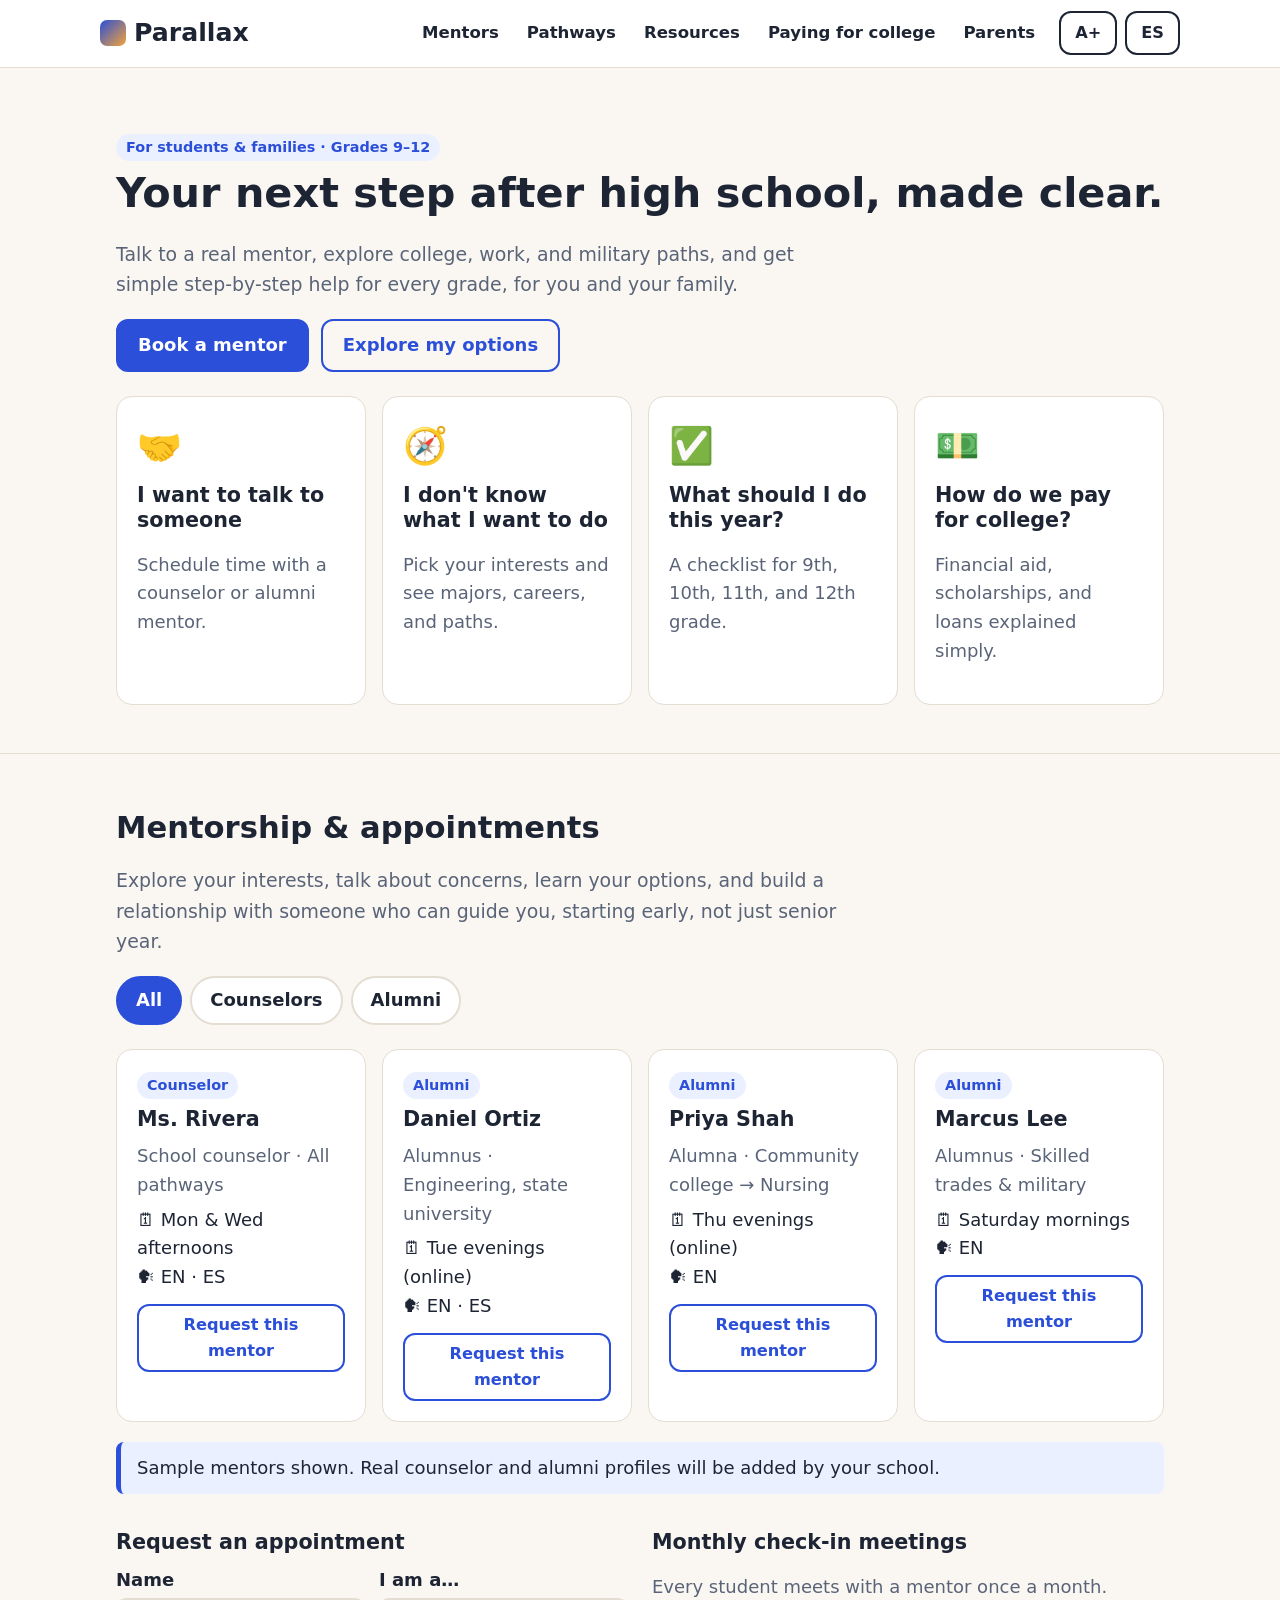
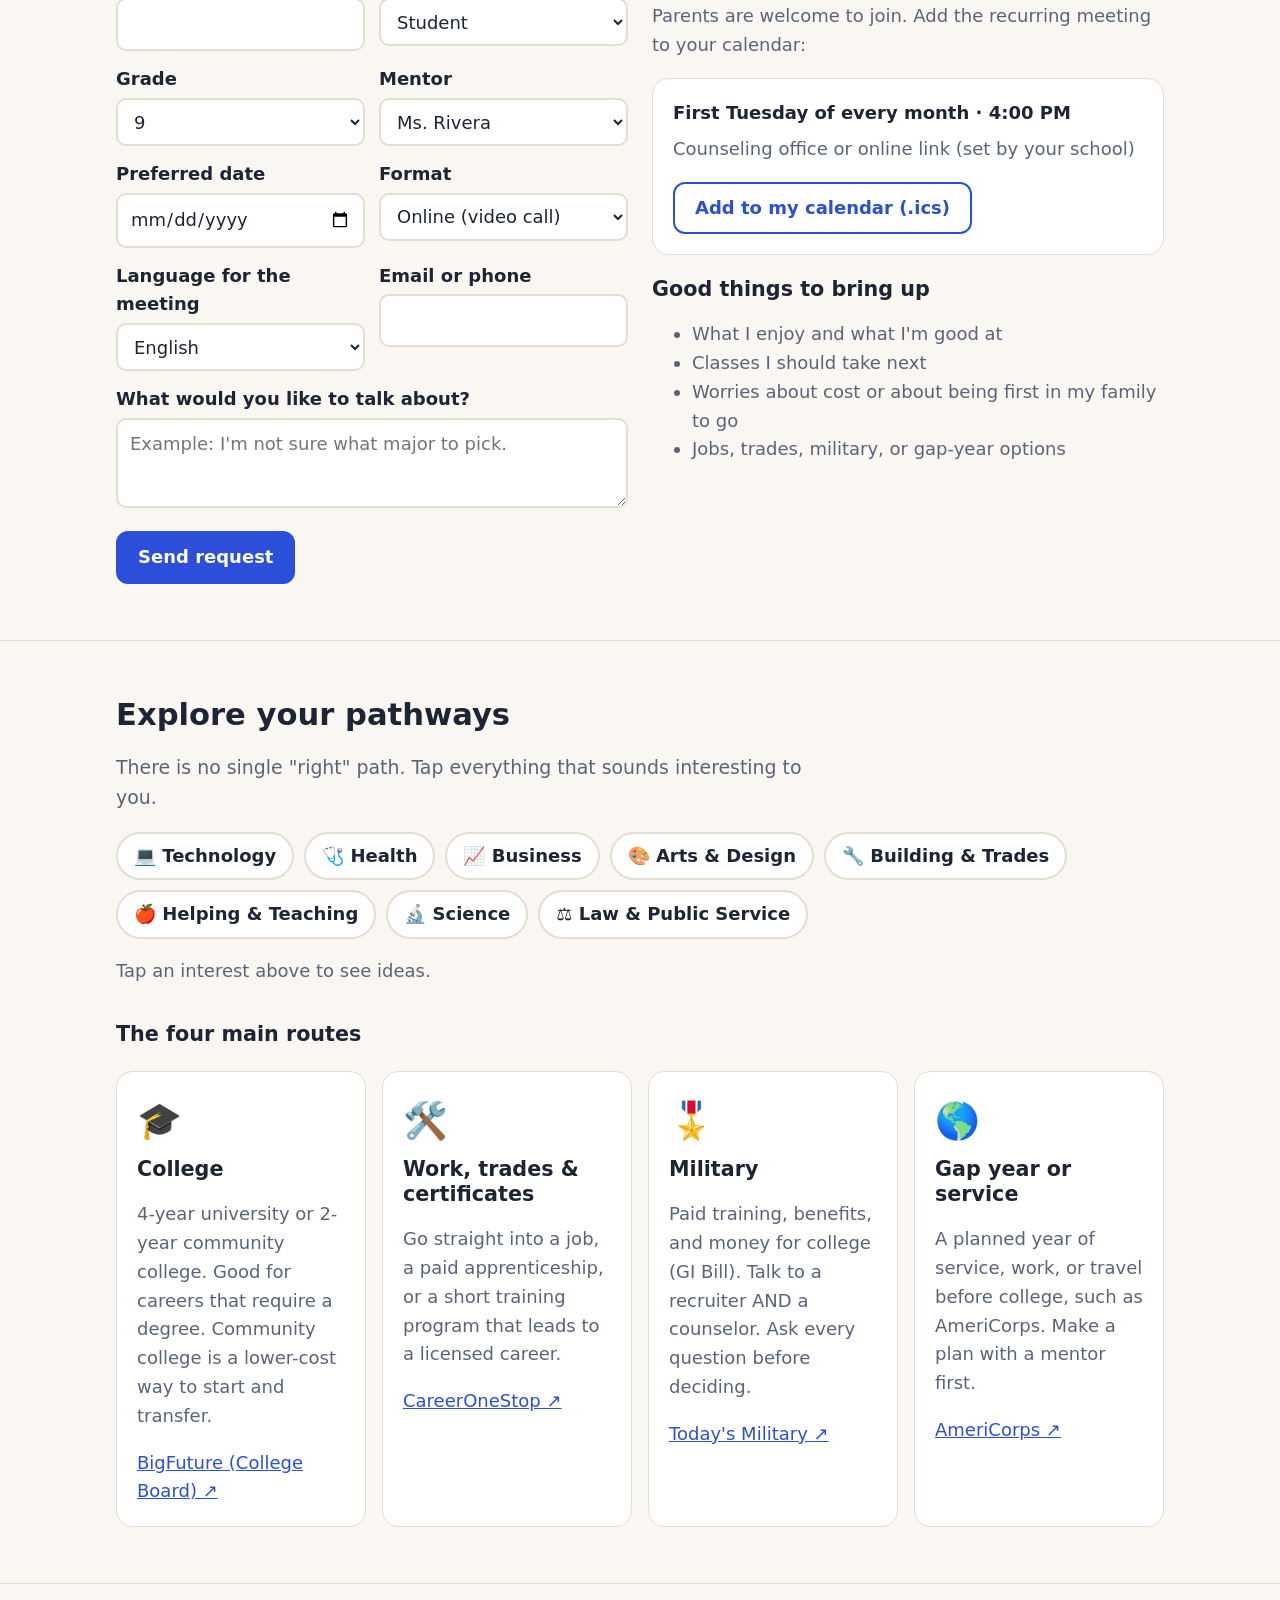
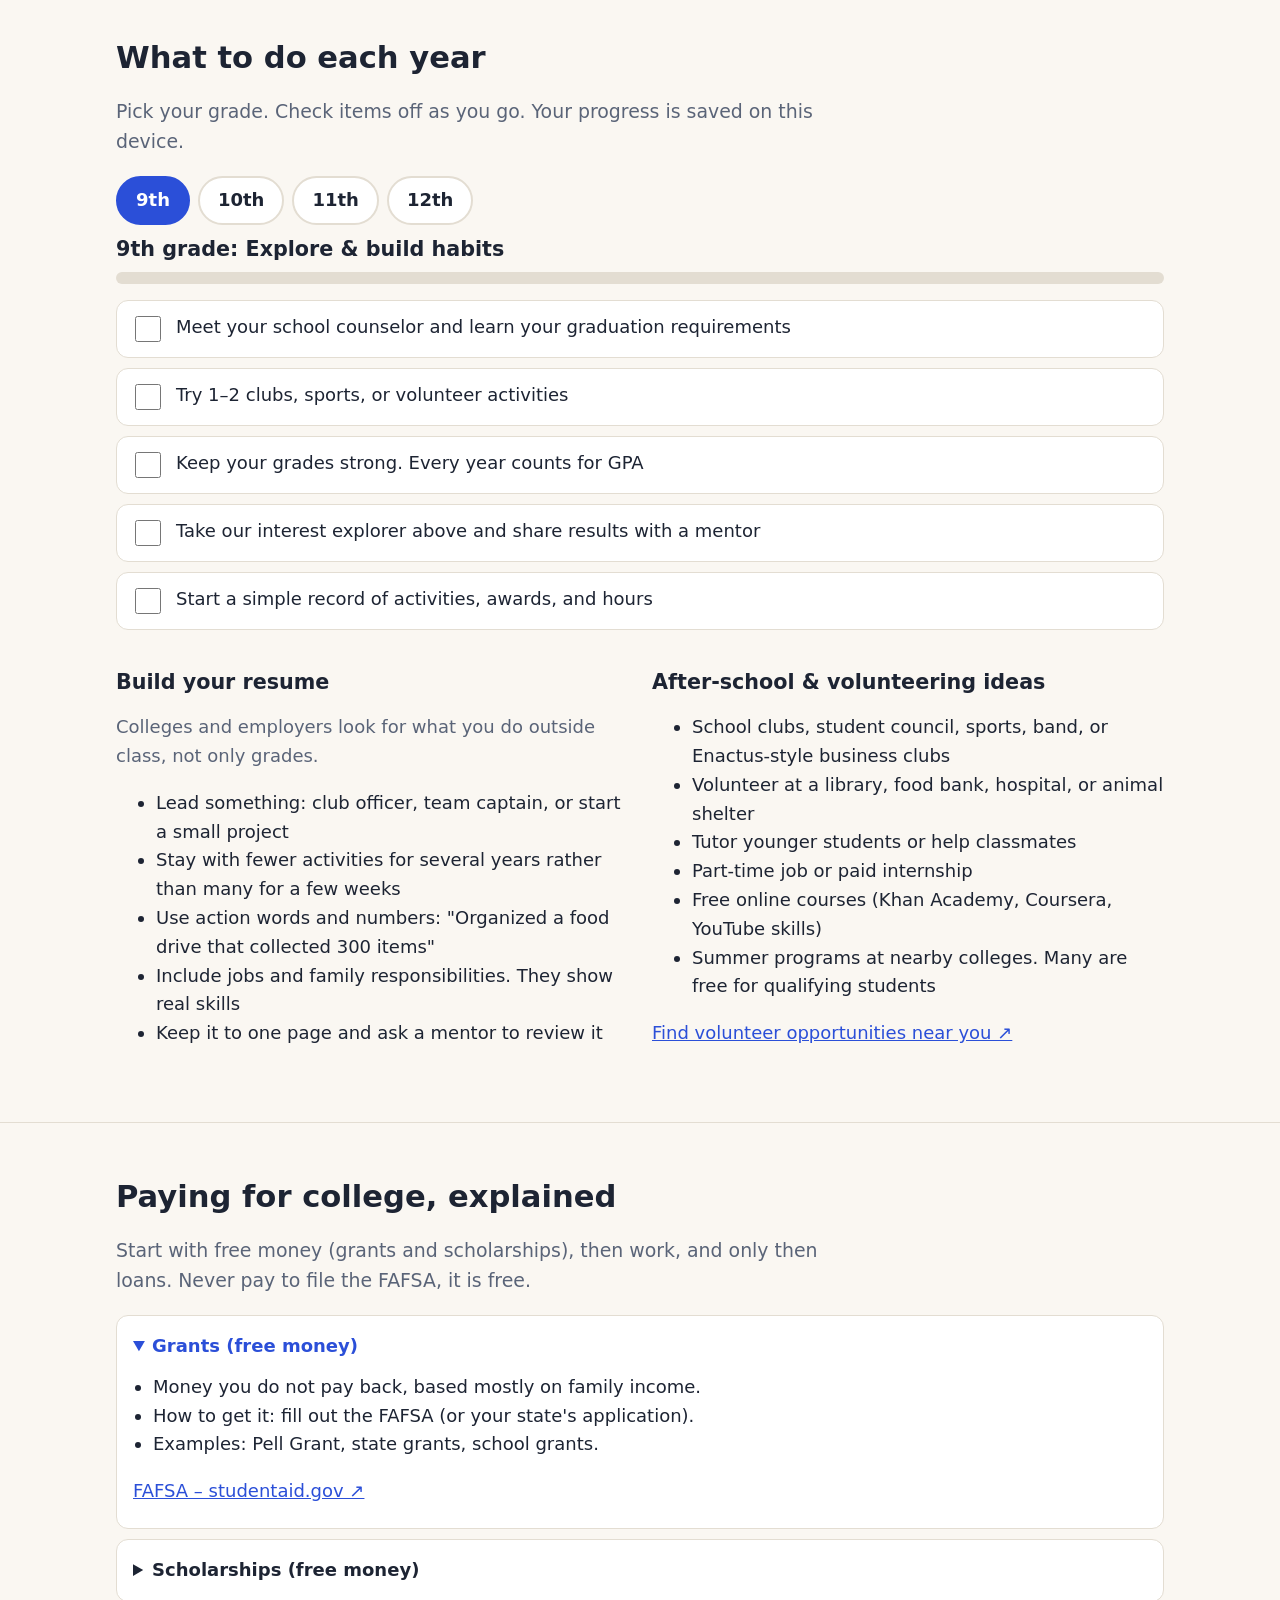
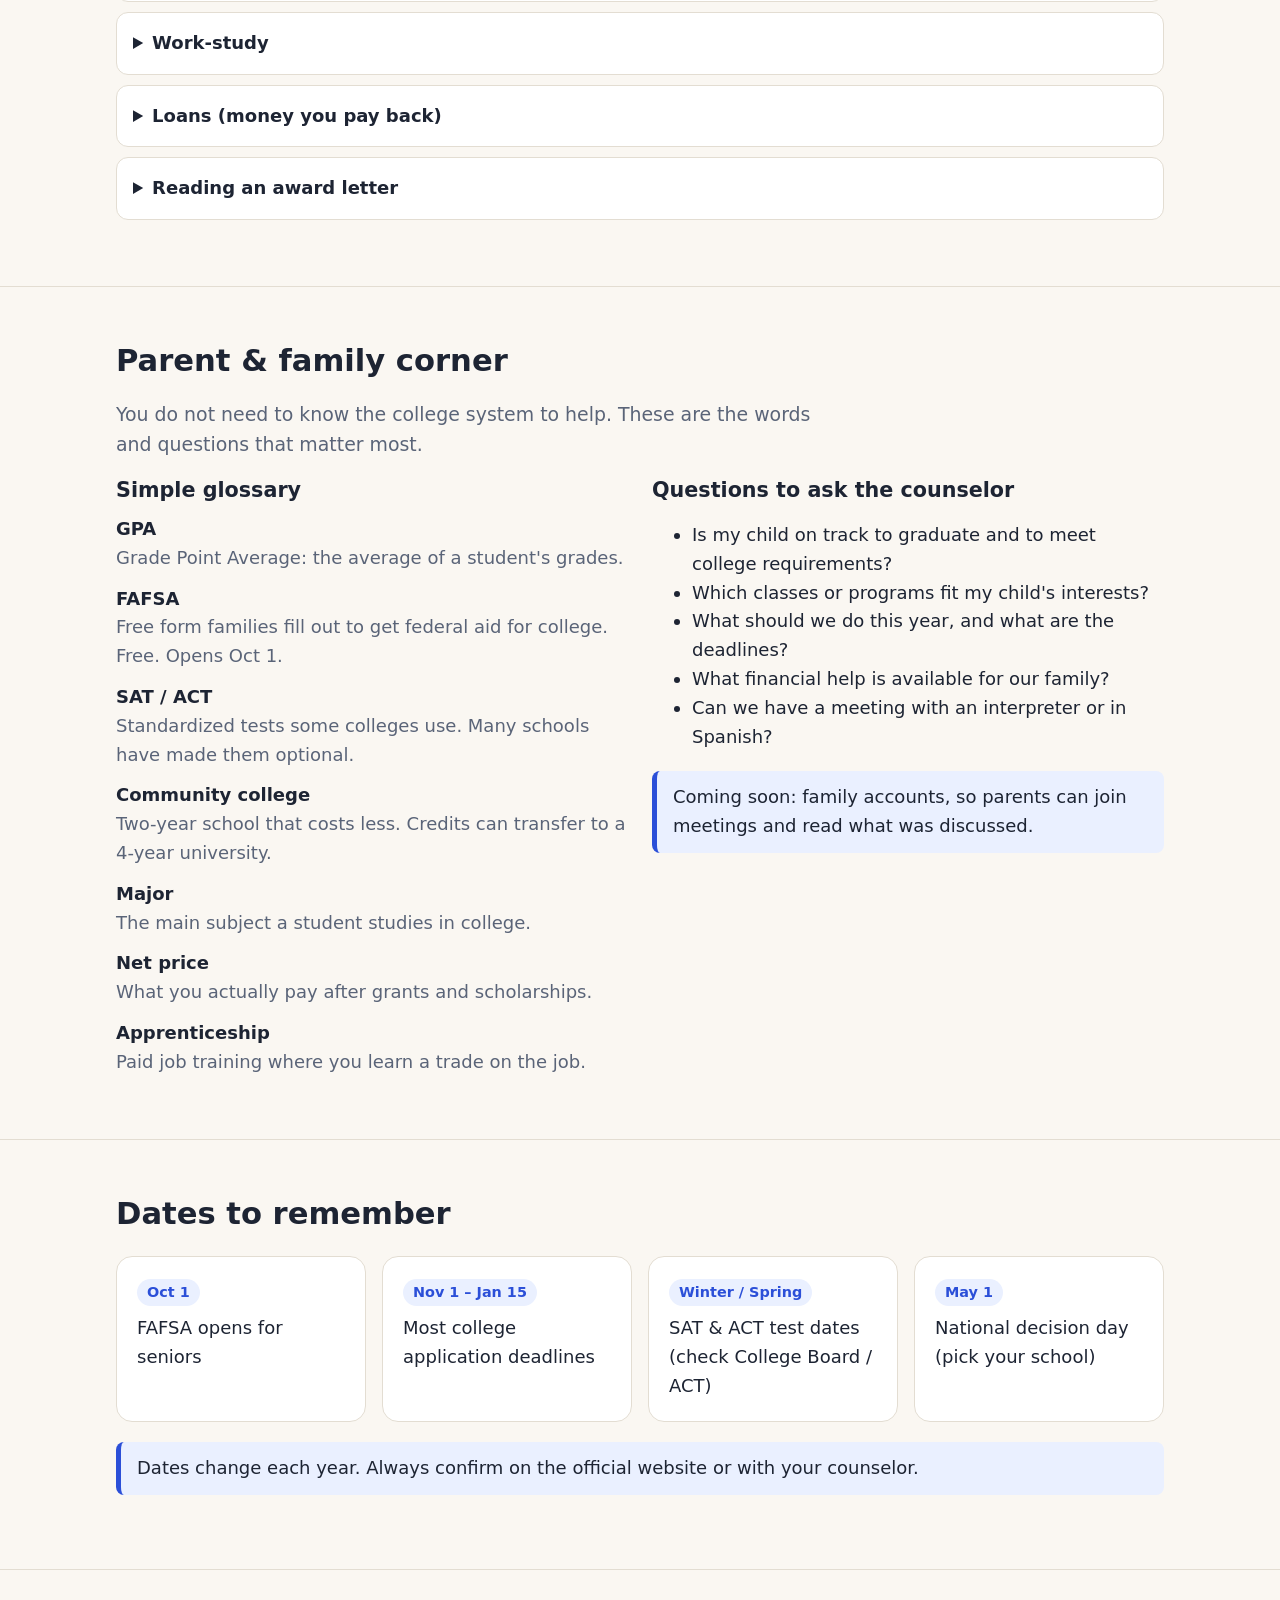
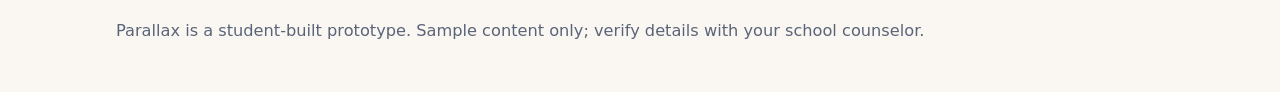
==== index.html @ b7e5407a "Add files via upload" ====
<!doctype html>
<html lang="en">
<head>
<meta charset="utf-8">
<meta name="viewport" content="width=device-width, initial-scale=1">
<title>Parallax – College & Career Guidance</title>
<meta name="description" content="Free mentorship, pathway exploration, and resources for students and parents, grades 9–12.">
<style>
:root{
  --bg:#faf7f2; --card:#ffffff; --ink:#1d2433; --muted:#5a6478; --line:#e3ddd2;
  --brand:#2b4fd8; --brand-d:#1e3aa8; --accent:#f2a33a; --ok:#1f7a4d; --soft:#eaf0ff;
  --fs:18px;
}
@media (prefers-color-scheme: dark){
  :root{--bg:#12161f;--card:#1b2130;--ink:#eef1f7;--muted:#a9b2c6;--line:#2c3448;--brand:#7b9bff;--brand-d:#a9bdff;--soft:#222b45;}
}
*{box-sizing:border-box}
html{font-size:var(--fs);scroll-behavior:smooth}
body{margin:0;background:var(--bg);color:var(--ink);font-family:system-ui,-apple-system,"Segoe UI",Roboto,Arial,sans-serif;line-height:1.6}
a{color:var(--brand)}
h1,h2,h3{line-height:1.2;margin:0 0 .5em}
h1{font-size:2.3rem} h2{font-size:1.7rem} h3{font-size:1.15rem}
.wrap{max-width:1080px;margin:0 auto;padding:0 16px}
.skip{position:absolute;left:-999px;top:0;background:var(--brand);color:#fff;padding:10px 14px;z-index:99}
.skip:focus{left:8px;top:8px}
:focus-visible{outline:3px solid var(--accent);outline-offset:2px}

header{position:sticky;top:0;background:var(--card);border-bottom:1px solid var(--line);z-index:10}
.bar{display:flex;align-items:center;gap:12px;flex-wrap:wrap;padding:10px 0}
.logo{font-weight:800;font-size:1.4rem;color:var(--ink);text-decoration:none;display:flex;align-items:center;gap:8px}
.logo i{width:26px;height:26px;border-radius:7px;background:linear-gradient(135deg,var(--brand),var(--accent));display:inline-block}
nav{display:flex;gap:4px;flex-wrap:wrap;margin-left:auto}
nav a{padding:10px 12px;border-radius:10px;text-decoration:none;color:var(--ink);font-weight:600;font-size:.92rem}
nav a:hover{background:var(--soft)}
.tools{display:flex;gap:8px}
.btn{min-height:48px;padding:10px 20px;border-radius:12px;border:2px solid var(--brand);background:var(--brand);color:#fff;font:inherit;font-weight:700;cursor:pointer;text-decoration:none;display:inline-flex;align-items:center;justify-content:center;gap:8px}
.btn:hover{background:var(--brand-d);border-color:var(--brand-d)}
.btn.ghost{background:transparent;color:var(--brand)}
.btn.ghost:hover{background:var(--soft)}
.btn.sm{min-height:44px;padding:6px 14px;font-size:.9rem}
.lang{border-color:var(--ink);color:var(--ink);background:transparent}
.lang:hover{background:var(--soft);border-color:var(--ink)}

section{padding:56px 0;border-bottom:1px solid var(--line)}
.lead{color:var(--muted);max-width:60ch;font-size:1.05rem}
.hero{padding:64px 0 48px}
.hero .cta{display:flex;gap:12px;flex-wrap:wrap;margin-top:20px}
.grid{display:grid;gap:16px;grid-template-columns:repeat(auto-fit,minmax(250px,1fr));margin-top:24px}
.card{background:var(--card);border:1px solid var(--line);border-radius:16px;padding:20px}
.card.big{text-decoration:none;color:inherit;display:block;transition:transform .15s,border-color .15s}
.card.big:hover{transform:translateY(-3px);border-color:var(--brand)}
.card .ico{font-size:2rem;display:block;margin-bottom:8px}
.tag{display:inline-block;background:var(--soft);color:var(--brand);border-radius:999px;padding:2px 10px;font-size:.8rem;font-weight:700;margin-bottom:8px}
.muted{color:var(--muted)}
.note{background:var(--soft);border-left:5px solid var(--brand);padding:12px 16px;border-radius:8px;margin-top:20px}

/* tabs */
.tabs{display:flex;gap:8px;flex-wrap:wrap;margin:20px 0 12px}
.tab{min-height:48px;padding:8px 18px;border-radius:999px;border:2px solid var(--line);background:var(--card);color:var(--ink);font:inherit;font-weight:700;cursor:pointer}
.tab[aria-selected="true"]{background:var(--brand);border-color:var(--brand);color:#fff}

/* forms */
form{display:grid;gap:14px;grid-template-columns:repeat(auto-fit,minmax(240px,1fr))}
label{font-weight:700;display:block;margin-bottom:4px}
input,select,textarea{width:100%;min-height:48px;padding:10px 12px;font:inherit;border:2px solid var(--line);border-radius:10px;background:var(--card);color:var(--ink)}
textarea{min-height:90px}
.full{grid-column:1/-1}
.ok{background:#e6f5ec;color:#14532d;border:2px solid var(--ok);padding:14px;border-radius:12px;margin-top:14px}
@media (prefers-color-scheme: dark){.ok{background:#16301f;color:#c8f0d6}}

/* chips */
.chips{display:flex;gap:10px;flex-wrap:wrap;margin:16px 0}
.chip{min-height:48px;padding:8px 16px;border-radius:999px;border:2px solid var(--line);background:var(--card);color:var(--ink);font:inherit;font-weight:600;cursor:pointer}
.chip[aria-pressed="true"]{background:var(--accent);border-color:var(--accent);color:#1d2433}

/* checklist */
.check{list-style:none;padding:0;margin:0;display:grid;gap:10px}
.check li{background:var(--card);border:1px solid var(--line);border-radius:12px;padding:12px 14px;display:flex;gap:12px;align-items:flex-start}
.check input{width:26px;height:26px;min-height:0;margin-top:3px;flex:none}
.check label{font-weight:500;margin:0}
.check input:checked + label{text-decoration:line-through;color:var(--muted)}
.progress{height:12px;background:var(--line);border-radius:99px;overflow:hidden;margin:6px 0 16px}
.progress div{height:100%;background:var(--ok);width:0;transition:width .3s}

details{background:var(--card);border:1px solid var(--line);border-radius:12px;padding:4px 16px;margin-bottom:10px}
summary{cursor:pointer;font-weight:700;padding:12px 0;min-height:48px}
details[open] summary{color:var(--brand)}
details ul{margin:0 0 12px;padding-left:20px}
dl{margin:0}dt{font-weight:800;margin-top:12px}dd{margin:0 0 6px;color:var(--muted)}

footer{padding:32px 0;color:var(--muted);font-size:.9rem}
.two{display:grid;gap:24px;grid-template-columns:repeat(auto-fit,minmax(300px,1fr))}
@media print{header,.tools,.cta,form,footer{display:none}}
@media (max-width:640px){h1{font-size:1.9rem}nav{display:none}}
</style>
</head>
<body>
<a class="skip" href="#main" data-i18n="skip">Skip to content</a>

<header>
  <div class="wrap bar">
    <a class="logo" href="#top"><i aria-hidden="true"></i>Parallax</a>
    <nav aria-label="Main">
      <a href="#mentors" data-i18n="nav_mentors">Mentors</a>
      <a href="#pathways" data-i18n="nav_paths">Pathways</a>
      <a href="#resources" data-i18n="nav_resources">Resources</a>
      <a href="#money" data-i18n="nav_money">Paying for college</a>
      <a href="#parents" data-i18n="nav_parents">Parents</a>
    </nav>
    <div class="tools">
      <button class="btn sm lang" id="textSize" aria-label="Change text size" data-i18n-aria="textsize">A+</button>
      <button class="btn sm lang" id="langBtn" aria-label="Cambiar a español">ES</button>
    </div>
  </div>
</header>

<main id="main">
<!-- HERO -->
<section class="hero" id="top">
  <div class="wrap">
    <span class="tag" data-i18n="hero_tag">For students & families · Grades 9–12</span>
    <h1 data-i18n="hero_h">Your next step after high school, made clear.</h1>
    <p class="lead" data-i18n="hero_p">Talk to a real mentor, explore college, work, and military paths, and get simple step-by-step help for every grade, for you and your family.</p>
    <div class="cta">
      <a class="btn" href="#mentors" data-i18n="cta1">Book a mentor</a>
      <a class="btn ghost" href="#pathways" data-i18n="cta2">Explore my options</a>
    </div>
    <div class="grid">
      <a class="card big" href="#mentors"><span class="ico" aria-hidden="true">🤝</span><h3 data-i18n="q1_h">I want to talk to someone</h3><p class="muted" data-i18n="q1_p">Schedule time with a counselor or alumni mentor.</p></a>
      <a class="card big" href="#pathways"><span class="ico" aria-hidden="true">🧭</span><h3 data-i18n="q2_h">I don't know what I want to do</h3><p class="muted" data-i18n="q2_p">Pick your interests and see majors, careers, and paths.</p></a>
      <a class="card big" href="#resources"><span class="ico" aria-hidden="true">✅</span><h3 data-i18n="q3_h">What should I do this year?</h3><p class="muted" data-i18n="q3_p">A checklist for 9th, 10th, 11th, and 12th grade.</p></a>
      <a class="card big" href="#money"><span class="ico" aria-hidden="true">💵</span><h3 data-i18n="q4_h">How do we pay for college?</h3><p class="muted" data-i18n="q4_p">Financial aid, scholarships, and loans explained simply.</p></a>
    </div>
  </div>
</section>

<!-- MENTORS -->
<section id="mentors">
  <div class="wrap">
    <h2 data-i18n="m_h">Mentorship & appointments</h2>
    <p class="lead" data-i18n="m_p">Explore your interests, talk about concerns, learn your options, and build a relationship with someone who can guide you, starting early, not just senior year.</p>

    <div class="tabs" role="group" aria-label="Mentor type" id="mentorFilter"></div>
    <div class="grid" id="mentorGrid"></div>
    <p class="note" data-i18n="m_sample">Sample mentors shown. Real counselor and alumni profiles will be added by your school.</p>

    <div class="two" style="margin-top:36px">
      <div>
        <h3 data-i18n="req_h">Request an appointment</h3>
        <form id="apptForm">
          <div><label for="fName" data-i18n="f_name">Name</label><input id="fName" required autocomplete="name"></div>
          <div><label for="fRole" data-i18n="f_role">I am a…</label>
            <select id="fRole"><option value="student" data-i18n="role_s">Student</option><option value="parent" data-i18n="role_p">Parent / guardian</option></select></div>
          <div><label for="fGrade" data-i18n="f_grade">Grade</label>
            <select id="fGrade"><option>9</option><option>10</option><option>11</option><option>12</option></select></div>
          <div><label for="fMentor" data-i18n="f_mentor">Mentor</label><select id="fMentor"></select></div>
          <div><label for="fDate" data-i18n="f_date">Preferred date</label><input id="fDate" type="date" required></div>
          <div><label for="fFormat" data-i18n="f_format">Format</label>
            <select id="fFormat"><option value="online" data-i18n="fmt_o">Online (video call)</option><option value="person" data-i18n="fmt_p">In person</option></select></div>
          <div><label for="fLang" data-i18n="f_lang">Language for the meeting</label>
            <select id="fLang"><option value="en">English</option><option value="es">Español</option></select></div>
          <div><label for="fContact" data-i18n="f_contact">Email or phone</label><input id="fContact" required></div>
          <div class="full"><label for="fTopic" data-i18n="f_topic">What would you like to talk about?</label>
            <textarea id="fTopic" data-i18n-ph="f_topic_ph" placeholder="Example: I'm not sure what major to pick."></textarea></div>
          <div class="full"><button class="btn" type="submit" data-i18n="f_submit">Send request</button></div>
        </form>
        <div id="apptOk" class="ok" role="status" hidden></div>
      </div>
      <div>
        <h3 data-i18n="mon_h">Monthly check-in meetings</h3>
        <p class="muted" data-i18n="mon_p">Every student meets with a mentor once a month. Parents are welcome to join. Add the recurring meeting to your calendar:</p>
        <div class="card">
          <strong data-i18n="mon_when">First Tuesday of every month · 4:00 PM</strong>
          <p class="muted" style="margin:.4rem 0 1rem" data-i18n="mon_where">Counseling office or online link (set by your school)</p>
          <button class="btn ghost" id="icsBtn" data-i18n="mon_ics">Add to my calendar (.ics)</button>
        </div>
        <h3 style="margin-top:22px" data-i18n="ask_h">Good things to bring up</h3>
        <ul class="muted"><li data-i18n="ask1">What I enjoy and what I'm good at</li><li data-i18n="ask2">Classes I should take next</li><li data-i18n="ask3">Worries about cost or about being first in my family to go</li><li data-i18n="ask4">Jobs, trades, military, or gap-year options</li></ul>
      </div>
    </div>
  </div>
</section>

<!-- PATHWAYS -->
<section id="pathways">
  <div class="wrap">
    <h2 data-i18n="p_h">Explore your pathways</h2>
    <p class="lead" data-i18n="p_p">There is no single "right" path. Tap everything that sounds interesting to you.</p>
    <div class="chips" id="interestChips" role="group" aria-label="Interests"></div>
    <div id="pathResults" aria-live="polite"></div>

    <h3 style="margin-top:36px" data-i18n="pt_h">The four main routes</h3>
    <div class="grid" id="routes"></div>
  </div>
</section>

<!-- RESOURCES BY GRADE -->
<section id="resources">
  <div class="wrap">
    <h2 data-i18n="r_h">What to do each year</h2>
    <p class="lead" data-i18n="r_p">Pick your grade. Check items off as you go. Your progress is saved on this device.</p>
    <div class="tabs" role="tablist" aria-label="Grade" id="gradeTabs"></div>
    <div id="gradePanel" role="tabpanel"></div>

    <div class="two" style="margin-top:40px">
      <div>
        <h3 data-i18n="res_h">Build your resume</h3>
        <p class="muted" data-i18n="res_p">Colleges and employers look for what you do outside class, not only grades.</p>
        <ul id="resumeList"></ul>
      </div>
      <div>
        <h3 data-i18n="act_h">After-school & volunteering ideas</h3>
        <ul id="actList"></ul>
        <p><a href="https://www.volunteermatch.org" target="_blank" rel="noopener" data-i18n="act_link">Find volunteer opportunities near you ↗</a></p>
      </div>
    </div>
  </div>
</section>

<!-- MONEY -->
<section id="money">
  <div class="wrap">
    <h2 data-i18n="mo_h">Paying for college, explained</h2>
    <p class="lead" data-i18n="mo_p">Start with free money (grants and scholarships), then work, and only then loans. Never pay to file the FAFSA, it is free.</p>
    <div id="moneyList" style="margin-top:20px"></div>
  </div>
</section>

<!-- PARENTS -->
<section id="parents">
  <div class="wrap">
    <h2 data-i18n="pa_h">Parent & family corner</h2>
    <p class="lead" data-i18n="pa_p">You do not need to know the college system to help. These are the words and questions that matter most.</p>
    <div class="two">
      <div><h3 data-i18n="gl_h">Simple glossary</h3><dl id="glossary"></dl></div>
      <div>
        <h3 data-i18n="q_h">Questions to ask the counselor</h3>
        <ul id="parentQs"></ul>
        <div class="note" data-i18n="pa_acct">Coming soon: family accounts, so parents can join meetings and read what was discussed.</div>
      </div>
    </div>
  </div>
</section>

<!-- KEY DATES -->
<section id="dates">
  <div class="wrap">
    <h2 data-i18n="d_h">Dates to remember</h2>
    <div class="grid" id="dateGrid"></div>
    <p class="note" data-i18n="d_note">Dates change each year. Always confirm on the official website or with your counselor.</p>
  </div>
</section>
</main>

<footer>
  <div class="wrap">
    <p data-i18n="foot">Parallax is a student-built prototype. Sample content only; verify details with your school counselor.</p>
  </div>
</footer>

<script>
/* ====== CONFIG ====== */
// Optional: paste a Formspree (or similar) URL to receive appointment requests by email.
const FORM_ENDPOINT = "";   // e.g. "https://formspree.io/f/xxxxxxx"

/* ====== SAFE STORAGE ====== */
const store = {
  get(k,d){try{const v=localStorage.getItem(k);return v===null?d:JSON.parse(v)}catch(e){return d}},
  set(k,v){try{localStorage.setItem(k,JSON.stringify(v))}catch(e){}}
};

/* ====== STATIC TRANSLATIONS ====== */
const T = {
en:{skip:"Skip to content",textsize:"Change text size",nav_mentors:"Mentors",nav_paths:"Pathways",nav_resources:"Resources",nav_money:"Paying for college",nav_parents:"Parents",
hero_tag:"For students & families · Grades 9–12",hero_h:"Your next step after high school, made clear.",hero_p:"Talk to a real mentor, explore college, work, and military paths, and get simple step-by-step help for every grade, for you and your family.",
cta1:"Book a mentor",cta2:"Explore my options",
q1_h:"I want to talk to someone",q1_p:"Schedule time with a counselor or alumni mentor.",q2_h:"I don't know what I want to do",q2_p:"Pick your interests and see majors, careers, and paths.",q3_h:"What should I do this year?",q3_p:"A checklist for 9th, 10th, 11th, and 12th grade.",q4_h:"How do we pay for college?",q4_p:"Financial aid, scholarships, and loans explained simply.",
m_h:"Mentorship & appointments",m_p:"Explore your interests, talk about concerns, learn your options, and build a relationship with someone who can guide you, starting early, not just senior year.",m_sample:"Sample mentors shown. Real counselor and alumni profiles will be added by your school.",
req_h:"Request an appointment",f_name:"Name",f_role:"I am a…",role_s:"Student",role_p:"Parent / guardian",f_grade:"Grade",f_mentor:"Mentor",f_date:"Preferred date",f_format:"Format",fmt_o:"Online (video call)",fmt_p:"In person",f_lang:"Language for the meeting",f_contact:"Email or phone",f_topic:"What would you like to talk about?",f_topic_ph:"Example: I'm not sure what major to pick.",f_submit:"Send request",
mon_h:"Monthly check-in meetings",mon_p:"Every student meets with a mentor once a month. Parents are welcome to join. Add the recurring meeting to your calendar:",mon_when:"First Tuesday of every month · 4:00 PM",mon_where:"Counseling office or online link (set by your school)",mon_ics:"Add to my calendar (.ics)",
ask_h:"Good things to bring up",ask1:"What I enjoy and what I'm good at",ask2:"Classes I should take next",ask3:"Worries about cost or about being first in my family to go",ask4:"Jobs, trades, military, or gap-year options",
p_h:"Explore your pathways",p_p:"There is no single \"right\" path. Tap everything that sounds interesting to you.",pt_h:"The four main routes",
r_h:"What to do each year",r_p:"Pick your grade. Check items off as you go. Your progress is saved on this device.",res_h:"Build your resume",res_p:"Colleges and employers look for what you do outside class, not only grades.",act_h:"After-school & volunteering ideas",act_link:"Find volunteer opportunities near you ↗",
mo_h:"Paying for college, explained",mo_p:"Start with free money (grants and scholarships), then work, and only then loans. Never pay to file the FAFSA, it is free.",
pa_h:"Parent & family corner",pa_p:"You do not need to know the college system to help. These are the words and questions that matter most.",gl_h:"Simple glossary",q_h:"Questions to ask the counselor",pa_acct:"Coming soon: family accounts, so parents can join meetings and read what was discussed.",
d_h:"Dates to remember",d_note:"Dates change each year. Always confirm on the official website or with your counselor.",
foot:"Parallax is a student-built prototype. Sample content only; verify details with your school counselor."},
es:{skip:"Saltar al contenido",textsize:"Cambiar tamaño del texto",nav_mentors:"Mentores",nav_paths:"Caminos",nav_resources:"Recursos",nav_money:"Pagar la universidad",nav_parents:"Padres",
hero_tag:"Para estudiantes y familias · Grados 9–12",hero_h:"Tu próximo paso después de la preparatoria, claro y sencillo.",hero_p:"Habla con un mentor real, explora caminos hacia la universidad, el trabajo y el ejército, y recibe ayuda paso a paso para cada grado, para ti y tu familia.",
cta1:"Reservar un mentor",cta2:"Explorar mis opciones",
q1_h:"Quiero hablar con alguien",q1_p:"Agenda una cita con un consejero o un mentor egresado.",q2_h:"No sé qué quiero hacer",q2_p:"Elige tus intereses y mira carreras, profesiones y caminos.",q3_h:"¿Qué debo hacer este año?",q3_p:"Una lista para 9.º, 10.º, 11.º y 12.º grado.",q4_h:"¿Cómo pagamos la universidad?",q4_p:"Ayuda financiera, becas y préstamos explicados fácilmente.",
m_h:"Mentoría y citas",m_p:"Explora tus intereses, habla de tus preocupaciones, conoce tus opciones y crea una relación con alguien que te guíe, desde temprano, no solo en el último año.",m_sample:"Se muestran mentores de ejemplo. Tu escuela agregará los perfiles reales de consejeros y egresados.",
req_h:"Solicitar una cita",f_name:"Nombre",f_role:"Soy…",role_s:"Estudiante",role_p:"Padre / madre / tutor",f_grade:"Grado",f_mentor:"Mentor",f_date:"Fecha preferida",f_format:"Formato",fmt_o:"En línea (videollamada)",fmt_p:"En persona",f_lang:"Idioma de la reunión",f_contact:"Correo o teléfono",f_topic:"¿De qué te gustaría hablar?",f_topic_ph:"Ejemplo: No estoy seguro de qué carrera elegir.",f_submit:"Enviar solicitud",
mon_h:"Reuniones mensuales",mon_p:"Cada estudiante se reúne con un mentor una vez al mes. Los padres pueden unirse. Agrega la reunión recurrente a tu calendario:",mon_when:"Primer martes de cada mes · 4:00 p. m.",mon_where:"Oficina de consejería o enlace en línea (lo define tu escuela)",mon_ics:"Agregar a mi calendario (.ics)",
ask_h:"Temas para tratar",ask1:"Lo que me gusta y en lo que soy bueno",ask2:"Qué clases debo tomar después",ask3:"Preocupaciones por el costo o por ser el primero de la familia en ir",ask4:"Trabajos, oficios, ejército o un año sabático",
p_h:"Explora tus caminos",p_p:"No existe un único camino \"correcto\". Toca todo lo que te llame la atención.",pt_h:"Los cuatro caminos principales",
r_h:"Qué hacer cada año",r_p:"Elige tu grado. Marca cada tarea al terminarla. Tu progreso se guarda en este dispositivo.",res_h:"Crea tu currículum",res_p:"Las universidades y los empleadores valoran lo que haces fuera de clase, no solo las calificaciones.",act_h:"Actividades extracurriculares y voluntariado",act_link:"Encuentra oportunidades de voluntariado cerca de ti ↗",
mo_h:"Cómo pagar la universidad",mo_p:"Empieza con dinero gratis (subvenciones y becas), luego trabajo, y solo al final préstamos. Nunca pagues por llenar la FAFSA: es gratis.",
pa_h:"Rincón para padres y familias",pa_p:"No necesita conocer el sistema universitario para ayudar. Estas son las palabras y preguntas más importantes.",gl_h:"Glosario sencillo",q_h:"Preguntas para el consejero",pa_acct:"Próximamente: cuentas familiares, para que los padres puedan unirse a las reuniones y leer lo que se habló.",
d_h:"Fechas importantes",d_note:"Las fechas cambian cada año. Confírmalas siempre en el sitio oficial o con tu consejero.",
foot:"Parallax es un prototipo creado por estudiantes. Contenido de ejemplo; verifica los detalles con tu consejero escolar."}
};

/* ====== DATA (bilingual pairs) ====== */
const MENTORS = [
 {name:"Ms. Rivera",type:"counselor",role:{en:"School counselor · All pathways",es:"Consejera escolar · Todos los caminos"},langs:"EN · ES",avail:{en:"Mon & Wed afternoons",es:"Lunes y miércoles por la tarde"}},
 {name:"Daniel Ortiz",type:"alumni",role:{en:"Alumnus · Engineering, state university",es:"Egresado · Ingeniería, universidad estatal"},langs:"EN · ES",avail:{en:"Tue evenings (online)",es:"Martes por la noche (en línea)"}},
 {name:"Priya Shah",type:"alumni",role:{en:"Alumna · Community college → Nursing",es:"Egresada · Colegio comunitario → Enfermería"},langs:"EN",avail:{en:"Thu evenings (online)",es:"Jueves por la noche (en línea)"}},
 {name:"Marcus Lee",type:"alumni",role:{en:"Alumnus · Skilled trades & military",es:"Egresado · Oficios y ejército"},langs:"EN",avail:{en:"Saturday mornings",es:"Sábados por la mañana"}}
];
const MENTOR_FILTERS = [["all",{en:"All",es:"Todos"}],["counselor",{en:"Counselors",es:"Consejeros"}],["alumni",{en:"Alumni",es:"Egresados"}]];

const INTERESTS = {
 tech:{label:{en:"💻 Technology",es:"💻 Tecnología"},
   majors:{en:"Computer Science, Information Systems, Cybersecurity",es:"Ciencias de la Computación, Sistemas de Información, Ciberseguridad"},
   careers:{en:"Software developer, data analyst, IT specialist",es:"Desarrollador de software, analista de datos, especialista en TI"},
   work:{en:"IT certificates (CompTIA), coding bootcamps, apprenticeships",es:"Certificados de TI (CompTIA), bootcamps de programación, aprendizajes"},
   mil:{en:"Cyber operations, communications, IT specialist",es:"Operaciones cibernéticas, comunicaciones, especialista en TI"}},
 health:{label:{en:"🩺 Health",es:"🩺 Salud"},
   majors:{en:"Nursing, Public Health, Biology, Kinesiology",es:"Enfermería, Salud Pública, Biología, Kinesiología"},
   careers:{en:"Nurse, physical therapist, dental hygienist, doctor",es:"Enfermero/a, fisioterapeuta, higienista dental, médico/a"},
   work:{en:"CNA, EMT, medical assistant, pharmacy tech programs",es:"Programas de asistente de enfermería, paramédico, asistente médico, técnico de farmacia"},
   mil:{en:"Medic, health-care specialist",es:"Paramédico, especialista en atención médica"}},
 business:{label:{en:"📈 Business",es:"📈 Negocios"},
   majors:{en:"Business, Accounting, Marketing, Economics, Finance",es:"Administración, Contabilidad, Mercadotecnia, Economía, Finanzas"},
   careers:{en:"Accountant, marketer, entrepreneur, financial analyst",es:"Contador/a, mercadólogo/a, emprendedor/a, analista financiero"},
   work:{en:"Entry-level office jobs, sales, small-business start-up",es:"Empleos de oficina, ventas, iniciar un negocio pequeño"},
   mil:{en:"Logistics, finance, human resources",es:"Logística, finanzas, recursos humanos"}},
 arts:{label:{en:"🎨 Arts & Design",es:"🎨 Arte y Diseño"},
   majors:{en:"Graphic Design, Film, Architecture, Music, Communications",es:"Diseño Gráfico, Cine, Arquitectura, Música, Comunicación"},
   careers:{en:"Designer, video editor, architect, musician",es:"Diseñador/a, editor/a de video, arquitecto/a, músico/a"},
   work:{en:"Freelance, portfolio-based jobs, design certificates",es:"Trabajo independiente, empleos con portafolio, certificados de diseño"},
   mil:{en:"Public affairs, media, graphics",es:"Asuntos públicos, medios, gráficos"}},
 trades:{label:{en:"🔧 Building & Trades",es:"🔧 Construcción y Oficios"},
   majors:{en:"Construction Management, Engineering Technology",es:"Gestión de Construcción, Tecnología de Ingeniería"},
   careers:{en:"Electrician, welder, HVAC technician, mechanic",es:"Electricista, soldador, técnico de aire acondicionado, mecánico"},
   work:{en:"Paid apprenticeships, trade school, union programs",es:"Aprendizajes pagados, escuelas técnicas, programas sindicales"},
   mil:{en:"Engineering, mechanics, construction",es:"Ingeniería, mecánica, construcción"}},
 helping:{label:{en:"🍎 Helping & Teaching",es:"🍎 Ayudar y Enseñar"},
   majors:{en:"Education, Social Work, Psychology",es:"Educación, Trabajo Social, Psicología"},
   careers:{en:"Teacher, counselor, social worker, coach",es:"Maestro/a, consejero/a, trabajador/a social, entrenador/a"},
   work:{en:"Teaching assistant, childcare, community programs",es:"Asistente de maestro, cuidado infantil, programas comunitarios"},
   mil:{en:"Chaplain assistant, training, human services",es:"Asistente de capellán, capacitación, servicios humanos"}},
 science:{label:{en:"🔬 Science",es:"🔬 Ciencias"},
   majors:{en:"Chemistry, Biology, Environmental Science, Physics",es:"Química, Biología, Ciencias Ambientales, Física"},
   careers:{en:"Lab technician, researcher, environmental scientist",es:"Técnico/a de laboratorio, investigador/a, científico/a ambiental"},
   work:{en:"Lab assistant, environmental technician certificates",es:"Asistente de laboratorio, certificados de técnico ambiental"},
   mil:{en:"Nuclear, weather, laboratory specialist",es:"Nuclear, meteorología, especialista de laboratorio"}},
 law:{label:{en:"⚖️ Law & Public Service",es:"⚖️ Derecho y Servicio Público"},
   majors:{en:"Political Science, Criminal Justice, Public Policy",es:"Ciencias Políticas, Justicia Penal, Políticas Públicas"},
   careers:{en:"Lawyer, paralegal, police officer, firefighter",es:"Abogado/a, asistente legal, policía, bombero/a"},
   work:{en:"Paralegal certificate, police/fire academy, city jobs",es:"Certificado de asistente legal, academia de policía/bomberos, empleos municipales"},
   mil:{en:"Military police, intelligence, legal specialist",es:"Policía militar, inteligencia, especialista legal"}}
};
const LBL = {
  majors:{en:"Majors to look at",es:"Carreras universitarias para explorar"},
  careers:{en:"Careers",es:"Profesiones"},
  work:{en:"Work & certificates",es:"Trabajo y certificados"},
  mil:{en:"Military roles",es:"Puestos militares"},
  none:{en:"Tap an interest above to see ideas.",es:"Toca un interés arriba para ver ideas."}
};
const ROUTES = [
 {ico:"🎓",t:{en:"College",es:"Universidad"},d:{en:"4-year university or 2-year community college. Good for careers that require a degree. Community college is a lower-cost way to start and transfer.",es:"Universidad de 4 años o colegio comunitario de 2 años. Ideal para carreras que requieren título. El colegio comunitario es una forma más económica de empezar y transferirse."},l:["https://bigfuture.collegeboard.org","BigFuture (College Board)"]},
 {ico:"🛠️",t:{en:"Work, trades & certificates",es:"Trabajo, oficios y certificados"},d:{en:"Go straight into a job, a paid apprenticeship, or a short training program that leads to a licensed career.",es:"Empieza directo en un empleo, un aprendizaje pagado o un programa corto que lleva a una carrera con licencia."},l:["https://www.careeronestop.org","CareerOneStop"]},
 {ico:"🎖️",t:{en:"Military",es:"Ejército"},d:{en:"Paid training, benefits, and money for college (GI Bill). Talk to a recruiter AND a counselor. Ask every question before deciding.",es:"Capacitación pagada, beneficios y dinero para la universidad (GI Bill). Habla con un reclutador Y con un consejero. Haz todas tus preguntas antes de decidir."},l:["https://www.todaysmilitary.com","Today's Military"]},
 {ico:"🌎",t:{en:"Gap year or service",es:"Año sabático o servicio"},d:{en:"A planned year of service, work, or travel before college, such as AmeriCorps. Make a plan with a mentor first.",es:"Un año planeado de servicio, trabajo o viaje antes de la universidad, como AmeriCorps. Haz un plan con un mentor primero."},l:["https://americorps.gov","AmeriCorps"]}
];

const GRADES = {
 9:{title:{en:"9th grade: Explore & build habits",es:"9.º grado: Explorar y crear hábitos"},items:[
  {en:"Meet your school counselor and learn your graduation requirements",es:"Conoce a tu consejero y aprende los requisitos de graduación"},
  {en:"Try 1–2 clubs, sports, or volunteer activities",es:"Prueba 1–2 clubes, deportes o actividades de voluntariado"},
  {en:"Keep your grades strong. Every year counts for GPA",es:"Mantén buenas calificaciones. Cada año cuenta para el promedio (GPA)"},
  {en:"Take our interest explorer above and share results with a mentor",es:"Usa el explorador de intereses de arriba y comparte los resultados con un mentor"},
  {en:"Start a simple record of activities, awards, and hours",es:"Empieza un registro sencillo de actividades, premios y horas"}]},
 10:{title:{en:"10th grade: Narrow it down",es:"10.º grado: Reducir opciones"},items:[
  {en:"Take the PSAT (practice for the SAT)",es:"Toma el PSAT (práctica para el SAT)"},
  {en:"Start free SAT/ACT practice (Khan Academy)",es:"Empieza la práctica gratuita del SAT/ACT (Khan Academy)"},
  {en:"Choose challenging classes (AP, dual credit) that fit your interests",es:"Elige clases desafiantes (AP, crédito dual) que se ajusten a tus intereses"},
  {en:"Visit a college, trade school, or job site (virtual tours count)",es:"Visita una universidad, escuela técnica o lugar de trabajo (los recorridos virtuales cuentan)"},
  {en:"Talk to an alumni mentor about their path",es:"Habla con un mentor egresado sobre su camino"},
  {en:"Look for a summer job, program, or volunteer role",es:"Busca un empleo de verano, programa o puesto de voluntariado"}]},
 11:{title:{en:"11th grade: Test & plan",es:"11.º grado: Exámenes y plan"},items:[
  {en:"Take the SAT or ACT (try twice if you can)",es:"Toma el SAT o ACT (inténtalo dos veces si puedes)"},
  {en:"Build a list of 6–8 schools or programs: reach, match, and safety",es:"Haz una lista de 6–8 escuelas o programas: ambiciosos, probables y seguros"},
  {en:"Ask 2 teachers or mentors for recommendation letters",es:"Pide cartas de recomendación a 2 maestros o mentores"},
  {en:"Use a net-price calculator on each school's website to estimate cost",es:"Usa la calculadora de precio neto en el sitio de cada escuela para estimar el costo"},
  {en:"Start searching for scholarships",es:"Empieza a buscar becas"},
  {en:"Update your resume and activity list",es:"Actualiza tu currículum y lista de actividades"}]},
 12:{title:{en:"12th grade: Apply & decide",es:"12.º grado: Aplicar y decidir"},items:[
  {en:"Finish applications (Common App, ApplyTexas, or school sites) before deadlines",es:"Termina las solicitudes (Common App, ApplyTexas o sitios de las escuelas) antes de las fechas límite"},
  {en:"Write and edit your personal essay. Ask a mentor to review",es:"Escribe y revisa tu ensayo personal. Pide a un mentor que lo lea"},
  {en:"Fill out the FAFSA (opens October 1). Parents will need tax info",es:"Llena la FAFSA (abre el 1 de octubre). Los padres necesitarán información de impuestos"},
  {en:"Apply to at least 5 scholarships",es:"Solicita al menos 5 becas"},
  {en:"Compare financial aid award letters side by side",es:"Compara las cartas de ayuda financiera lado a lado"},
  {en:"Choose your school or program and submit your deposit by May 1",es:"Elige tu escuela o programa y paga el depósito antes del 1 de mayo"},
  {en:"Say thank you to the people who helped you",es:"Agradece a las personas que te ayudaron"}]}
};

const RESUME = [
 {en:"Lead something: club officer, team captain, or start a small project",es:"Lidera algo: oficial de club, capitán de equipo o crea un proyecto pequeño"},
 {en:"Stay with fewer activities for several years rather than many for a few weeks",es:"Quédate con pocas actividades por varios años en lugar de muchas por pocas semanas"},
 {en:"Use action words and numbers: \"Organized a food drive that collected 300 items\"",es:"Usa verbos de acción y números: \"Organicé una colecta que reunió 300 artículos\""},
 {en:"Include jobs and family responsibilities. They show real skills",es:"Incluye trabajos y responsabilidades familiares. Demuestran habilidades reales"},
 {en:"Keep it to one page and ask a mentor to review it",es:"Mantenla en una página y pide a un mentor que la revise"}
];
const ACTS = [
 {en:"School clubs, student council, sports, band, or Enactus-style business clubs",es:"Clubes escolares, consejo estudiantil, deportes, banda o clubes de negocios"},
 {en:"Volunteer at a library, food bank, hospital, or animal shelter",es:"Voluntariado en una biblioteca, banco de alimentos, hospital o refugio de animales"},
 {en:"Tutor younger students or help classmates",es:"Dar tutoría a estudiantes más jóvenes o ayudar a compañeros"},
 {en:"Part-time job or paid internship",es:"Empleo de medio tiempo o pasantía pagada"},
 {en:"Free online courses (Khan Academy, Coursera, YouTube skills)",es:"Cursos gratuitos en línea (Khan Academy, Coursera, YouTube)"},
 {en:"Summer programs at nearby colleges. Many are free for qualifying students",es:"Programas de verano en universidades cercanas. Muchos son gratis para estudiantes que califican"}
];

const MONEY = [
 {t:{en:"Grants (free money)",es:"Subvenciones (dinero gratis)"},
  p:[{en:"Money you do not pay back, based mostly on family income.",es:"Dinero que no se devuelve, basado principalmente en el ingreso familiar."},
     {en:"How to get it: fill out the FAFSA (or your state's application).",es:"Cómo obtenerlo: llena la FAFSA (o la solicitud de tu estado)."},
     {en:"Examples: Pell Grant, state grants, school grants.",es:"Ejemplos: Beca Pell, subvenciones estatales y de la escuela."}],
  l:["https://studentaid.gov/h/apply-for-aid/fafsa","FAFSA – studentaid.gov"]},
 {t:{en:"Scholarships (free money)",es:"Becas (dinero gratis)"},
  p:[{en:"Awards for grades, activities, background, field of study, and more.",es:"Premios por calificaciones, actividades, origen, área de estudio y más."},
     {en:"Where to look: your counselor, the colleges you apply to, local groups, and free search sites.",es:"Dónde buscar: tu consejero, las universidades a las que aplicas, organizaciones locales y sitios gratuitos de búsqueda."},
     {en:"Never pay a fee to apply or to \"find\" scholarships.",es:"Nunca pagues una cuota para solicitar o \"encontrar\" becas."}],
  l:["https://bigfuture.collegeboard.org/scholarships","BigFuture Scholarship Search"]},
 {t:{en:"Work-study",es:"Trabajo-estudio"},
  p:[{en:"A part-time campus job funded by financial aid.",es:"Un empleo de medio tiempo en el campus financiado por la ayuda financiera."},
     {en:"You qualify by filling out the FAFSA and checking the work-study box.",es:"Calificas al llenar la FAFSA y marcar la casilla de trabajo-estudio."}],
  l:["https://studentaid.gov/understand-aid/types/work-study","Work-study – studentaid.gov"]},
 {t:{en:"Loans (money you pay back)",es:"Préstamos (dinero que se devuelve)"},
  p:[{en:"Federal loans usually cost less and have more protections than private loans. Take them first, and only borrow what you need.",es:"Los préstamos federales suelen costar menos y tener más protecciones que los privados. Tómalos primero y pide solo lo necesario."},
     {en:"Ask: How much will I owe in total? What will my monthly payment be?",es:"Pregunta: ¿Cuánto deberé en total? ¿Cuál será mi pago mensual?"}],
  l:["https://studentaid.gov/understand-aid/types/loans","Federal loans – studentaid.gov"]},
 {t:{en:"Reading an award letter",es:"Cómo leer una carta de ayuda financiera"},
  p:[{en:"Separate free money (grants, scholarships) from money you must repay (loans) or earn (work-study).",es:"Separa el dinero gratis (subvenciones, becas) del que debes devolver (préstamos) o ganar (trabajo-estudio)."},
     {en:"Compare the amount you still owe at each school, not the sticker price.",es:"Compara cuánto te falta pagar en cada escuela, no el precio de lista."}],
  l:["https://studentaid.gov/understand-aid/types","Types of aid – studentaid.gov"]}
];
const GLOSS = [
 {w:"GPA",d:{en:"Grade Point Average: the average of a student's grades.",es:"Promedio de calificaciones de un estudiante."}},
 {w:"FAFSA",d:{en:"Free form families fill out to get federal aid for college. Free. Opens Oct 1.",es:"Formulario gratuito que las familias llenan para recibir ayuda federal. Gratis. Abre el 1 de octubre."}},
 {w:"SAT / ACT",d:{en:"Standardized tests some colleges use. Many schools have made them optional.",es:"Exámenes estandarizados que usan algunas universidades. Muchas ya los hacen opcionales."}},
 {w:"Community college",d:{en:"Two-year school that costs less. Credits can transfer to a 4-year university.",es:"Escuela de dos años que cuesta menos. Los créditos pueden transferirse a una universidad de 4 años."}},
 {w:"Major",d:{en:"The main subject a student studies in college.",es:"La materia principal que estudia un estudiante en la universidad."}},
 {w:"Net price",d:{en:"What you actually pay after grants and scholarships.",es:"Lo que realmente pagas después de subvenciones y becas."}},
 {w:"Apprenticeship",d:{en:"Paid job training where you learn a trade on the job.",es:"Capacitación pagada donde aprendes un oficio trabajando."}}
];
const PARENT_Q = [
 {en:"Is my child on track to graduate and to meet college requirements?",es:"¿Mi hijo/a va bien para graduarse y cumplir los requisitos universitarios?"},
 {en:"Which classes or programs fit my child's interests?",es:"¿Qué clases o programas encajan con los intereses de mi hijo/a?"},
 {en:"What should we do this year, and what are the deadlines?",es:"¿Qué debemos hacer este año y cuáles son las fechas límite?"},
 {en:"What financial help is available for our family?",es:"¿Qué ayuda financiera hay para nuestra familia?"},
 {en:"Can we have a meeting with an interpreter or in Spanish?",es:"¿Podemos tener una reunión con intérprete o en español?"}
];
const DATES = [
 {d:{en:"Oct 1",es:"1 de octubre"},t:{en:"FAFSA opens for seniors",es:"Abre la FAFSA para estudiantes de 12.º"}},
 {d:{en:"Nov 1 – Jan 15",es:"1 nov – 15 ene"},t:{en:"Most college application deadlines",es:"Fechas límite de la mayoría de las solicitudes"}},
 {d:{en:"Winter / Spring",es:"Invierno / Primavera"},t:{en:"SAT & ACT test dates (check College Board / ACT)",es:"Fechas del SAT y ACT (consulta College Board / ACT)"}},
 {d:{en:"May 1",es:"1 de mayo"},t:{en:"National decision day (pick your school)",es:"Día nacional de decisión (elige tu escuela)"}}
];

/* ====== STATE ====== */
let lang = store.get("lang", (navigator.language||"en").toLowerCase().startsWith("es") ? "es" : "en");
let grade = store.get("grade", 9);
let mentorFilter = "all";
let picked = store.get("interests", []);
let sizeStep = store.get("size", 0);
const L = o => o[lang];
const $ = s => document.querySelector(s);

/* ====== RENDERERS ====== */
function applyStatic(){
  document.documentElement.lang = lang;
  document.querySelectorAll("[data-i18n]").forEach(e=>{const v=T[lang][e.dataset.i18n]; if(v) e.textContent=v;});
  document.querySelectorAll("[data-i18n-ph]").forEach(e=>e.placeholder=T[lang][e.dataset.i18nPh]);
  document.querySelectorAll("[data-i18n-aria]").forEach(e=>e.setAttribute("aria-label",T[lang][e.dataset.i18nAria]));
  const b=$("#langBtn"); b.textContent = lang==="en"?"ES":"EN"; b.setAttribute("aria-label", lang==="en"?"Cambiar a español":"Switch to English");
  document.title = lang==="en" ? "Parallax – College & Career Guidance" : "Parallax – Guía universitaria y profesional";
}
function renderMentors(){
  $("#mentorFilter").innerHTML = MENTOR_FILTERS.map(([k,l])=>`<button type="button" class="tab" aria-pressed="${mentorFilter===k}" aria-selected="${mentorFilter===k}" data-k="${k}">${L(l)}</button>`).join("");
  $("#mentorFilter").querySelectorAll("button").forEach(b=>b.onclick=()=>{mentorFilter=b.dataset.k;renderMentors();});
  const list = MENTORS.filter(m=>mentorFilter==="all"||m.type===mentorFilter);
  $("#mentorGrid").innerHTML = list.map(m=>`
    <div class="card"><span class="tag">${m.type==="counselor"?(lang==="en"?"Counselor":"Consejero"):(lang==="en"?"Alumni":"Egresado")}</span>
    <h3>${m.name}</h3><p class="muted" style="margin:0 0 6px">${L(m.role)}</p>
    <p style="margin:0">🗓 ${L(m.avail)}<br>🗣 ${m.langs}</p>
    <button class="btn ghost sm" style="margin-top:12px" data-pick="${m.name}">${lang==="en"?"Request this mentor":"Solicitar este mentor"}</button></div>`).join("");
  $("#mentorGrid").querySelectorAll("[data-pick]").forEach(b=>b.onclick=()=>{$("#fMentor").value=b.dataset.pick;$("#apptForm").scrollIntoView({behavior:"smooth",block:"center"});$("#fName").focus();});
  const sel=$("#fMentor"), cur=sel.value;
  sel.innerHTML = MENTORS.map(m=>`<option>${m.name}</option>`).join(""); if(cur) sel.value=cur;
}
function renderInterests(){
  $("#interestChips").innerHTML = Object.entries(INTERESTS).map(([k,v])=>`<button type="button" class="chip" data-k="${k}" aria-pressed="${picked.includes(k)}">${L(v.label)}</button>`).join("");
  $("#interestChips").querySelectorAll("button").forEach(b=>b.onclick=()=>{
    const k=b.dataset.k; picked = picked.includes(k)?picked.filter(x=>x!==k):[...picked,k]; store.set("interests",picked); renderInterests();});
  $("#pathResults").innerHTML = picked.length ? `<div class="grid">` + picked.map(k=>{const v=INTERESTS[k];
    return `<div class="card"><h3>${L(v.label)}</h3>
      <p><strong>🎓 ${L(LBL.majors)}:</strong><br>${L(v.majors)}</p>
      <p><strong>💼 ${L(LBL.careers)}:</strong><br>${L(v.careers)}</p>
      <p><strong>🛠️ ${L(LBL.work)}:</strong><br>${L(v.work)}</p>
      <p style="margin:0"><strong>🎖️ ${L(LBL.mil)}:</strong><br>${L(v.mil)}</p></div>`}).join("") + `</div>`
    : `<p class="muted">${L(LBL.none)}</p>`;
}
function renderRoutes(){
  $("#routes").innerHTML = ROUTES.map(r=>`<div class="card"><span class="ico" aria-hidden="true">${r.ico}</span><h3>${L(r.t)}</h3><p class="muted">${L(r.d)}</p><a href="${r.l[0]}" target="_blank" rel="noopener">${r.l[1]} ↗</a></div>`).join("");
}
function renderGrades(){
  $("#gradeTabs").innerHTML = [9,10,11,12].map(g=>`<button role="tab" class="tab" aria-selected="${g==grade}" data-g="${g}">${lang==="en"?g+"th":g+".º"}</button>`).join("");
  $("#gradeTabs").querySelectorAll("button").forEach(b=>b.onclick=()=>{grade=+b.dataset.g;store.set("grade",grade);renderGrades();});
  const g=GRADES[grade], done=store.get("done",{});
  const total=g.items.length, n=g.items.filter((_,i)=>done[`${grade}-${i}`]).length;
  $("#gradePanel").innerHTML = `<h3>${L(g.title)}</h3>
    <div class="progress" role="progressbar" aria-valuemin="0" aria-valuemax="${total}" aria-valuenow="${n}"><div style="width:${n/total*100}%"></div></div>
    <ul class="check">${g.items.map((it,i)=>`<li><input type="checkbox" id="c${grade}-${i}" data-k="${grade}-${i}" ${done[`${grade}-${i}`]?"checked":""}><label for="c${grade}-${i}">${L(it)}</label></li>`).join("")}</ul>`;
  $("#gradePanel").querySelectorAll("input").forEach(c=>c.onchange=()=>{const d=store.get("done",{});d[c.dataset.k]=c.checked;store.set("done",d);renderGrades();});
}
function renderLists(){
  $("#resumeList").innerHTML = RESUME.map(x=>`<li>${L(x)}</li>`).join("");
  $("#actList").innerHTML = ACTS.map(x=>`<li>${L(x)}</li>`).join("");
  $("#moneyList").innerHTML = MONEY.map((m,i)=>`<details ${i===0?"open":""}><summary>${L(m.t)}</summary><ul>${m.p.map(x=>`<li>${L(x)}</li>`).join("")}</ul><p><a href="${m.l[0]}" target="_blank" rel="noopener">${m.l[1]} ↗</a></p></details>`).join("");
  $("#glossary").innerHTML = GLOSS.map(g=>`<dt>${g.w}</dt><dd>${L(g.d)}</dd>`).join("");
  $("#parentQs").innerHTML = PARENT_Q.map(x=>`<li>${L(x)}</li>`).join("");
  $("#dateGrid").innerHTML = DATES.map(x=>`<div class="card"><span class="tag">${L(x.d)}</span><p style="margin:0">${L(x.t)}</p></div>`).join("");
}
function renderAll(){applyStatic();renderMentors();renderInterests();renderRoutes();renderGrades();renderLists();
  const ok=$("#apptOk"); if(!ok.hidden){ok.textContent = lang==="en"?"✅ Request received. A counselor will contact you to confirm.":"✅ Solicitud recibida. Un consejero se comunicará contigo para confirmar.";}}

/* ====== EVENTS ====== */
$("#langBtn").onclick=()=>{lang=lang==="en"?"es":"en";store.set("lang",lang);renderAll();};
function applySize(){document.documentElement.style.setProperty("--fs",[18,21,24][sizeStep]+"px");}
$("#textSize").onclick=()=>{sizeStep=(sizeStep+1)%3;store.set("size",sizeStep);applySize();};

$("#apptForm").onsubmit=async e=>{
  e.preventDefault();
  const data={name:$("#fName").value,role:$("#fRole").value,grade:$("#fGrade").value,mentor:$("#fMentor").value,date:$("#fDate").value,format:$("#fFormat").value,language:$("#fLang").value,contact:$("#fContact").value,topic:$("#fTopic").value};
  if(FORM_ENDPOINT){try{await fetch(FORM_ENDPOINT,{method:"POST",headers:{"Content-Type":"application/json",Accept:"application/json"},body:JSON.stringify(data)});}catch(err){}}
  const ok=$("#apptOk"); ok.hidden=false;
  ok.textContent = lang==="en"?"✅ Request received. A counselor will contact you to confirm.":"✅ Solicitud recibida. Un consejero se comunicará contigo para confirmar.";
  e.target.reset(); ok.scrollIntoView({block:"nearest"});
};
$("#fDate").min = new Date().toISOString().slice(0,10);

$("#icsBtn").onclick=()=>{
  const d=new Date(); d.setDate(1); d.setHours(16,0,0,0);
  const firstTue=(y,m)=>{const x=new Date(y,m,1,16);while(x.getDay()!==2)x.setDate(x.getDate()+1);return x;};
  let s=firstTue(d.getFullYear(),d.getMonth()); if(s<new Date()) s=firstTue(d.getFullYear(),d.getMonth()+1);
  const f=x=>x.getFullYear()+String(x.getMonth()+1).padStart(2,"0")+String(x.getDate()).padStart(2,"0")+"T"+String(x.getHours()).padStart(2,"0")+String(x.getMinutes()).padStart(2,"0")+"00";
  const e=new Date(s.getTime()+3600000);
  const ics=["BEGIN:VCALENDAR","VERSION:2.0","PRODID:-//Parallax//EN","BEGIN:VEVENT","UID:parallax-monthly@parallax","DTSTAMP:"+f(new Date())+"Z","DTSTART:"+f(s),"DTEND:"+f(e),"RRULE:FREQ=MONTHLY;BYDAY=1TU","SUMMARY:Parallax Monthly Mentor Check-in","END:VEVENT","END:VCALENDAR"].join("\r\n");
  const a=document.createElement("a"); a.href=URL.createObjectURL(new Blob([ics],{type:"text/calendar"})); a.download="parallax-monthly-meeting.ics"; a.click();
};

applySize(); renderAll();
</script>
</body>
</html>
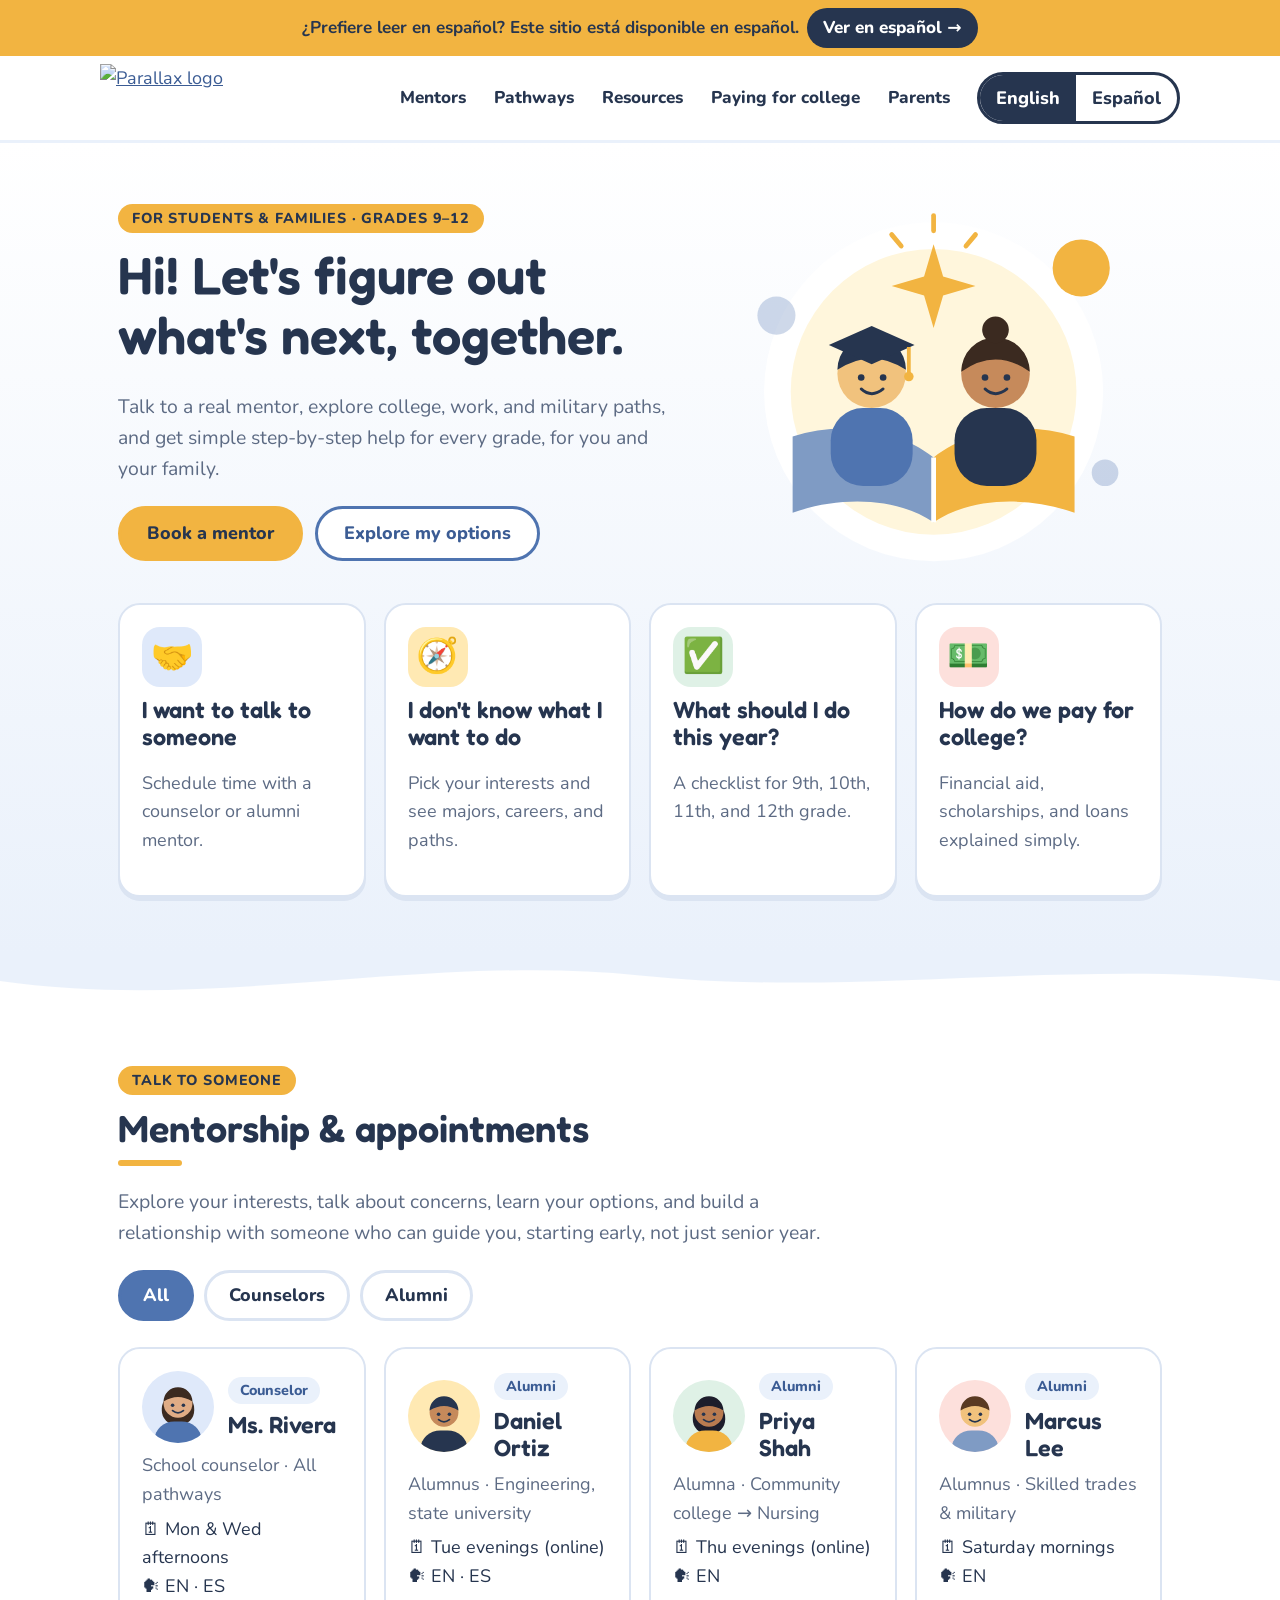
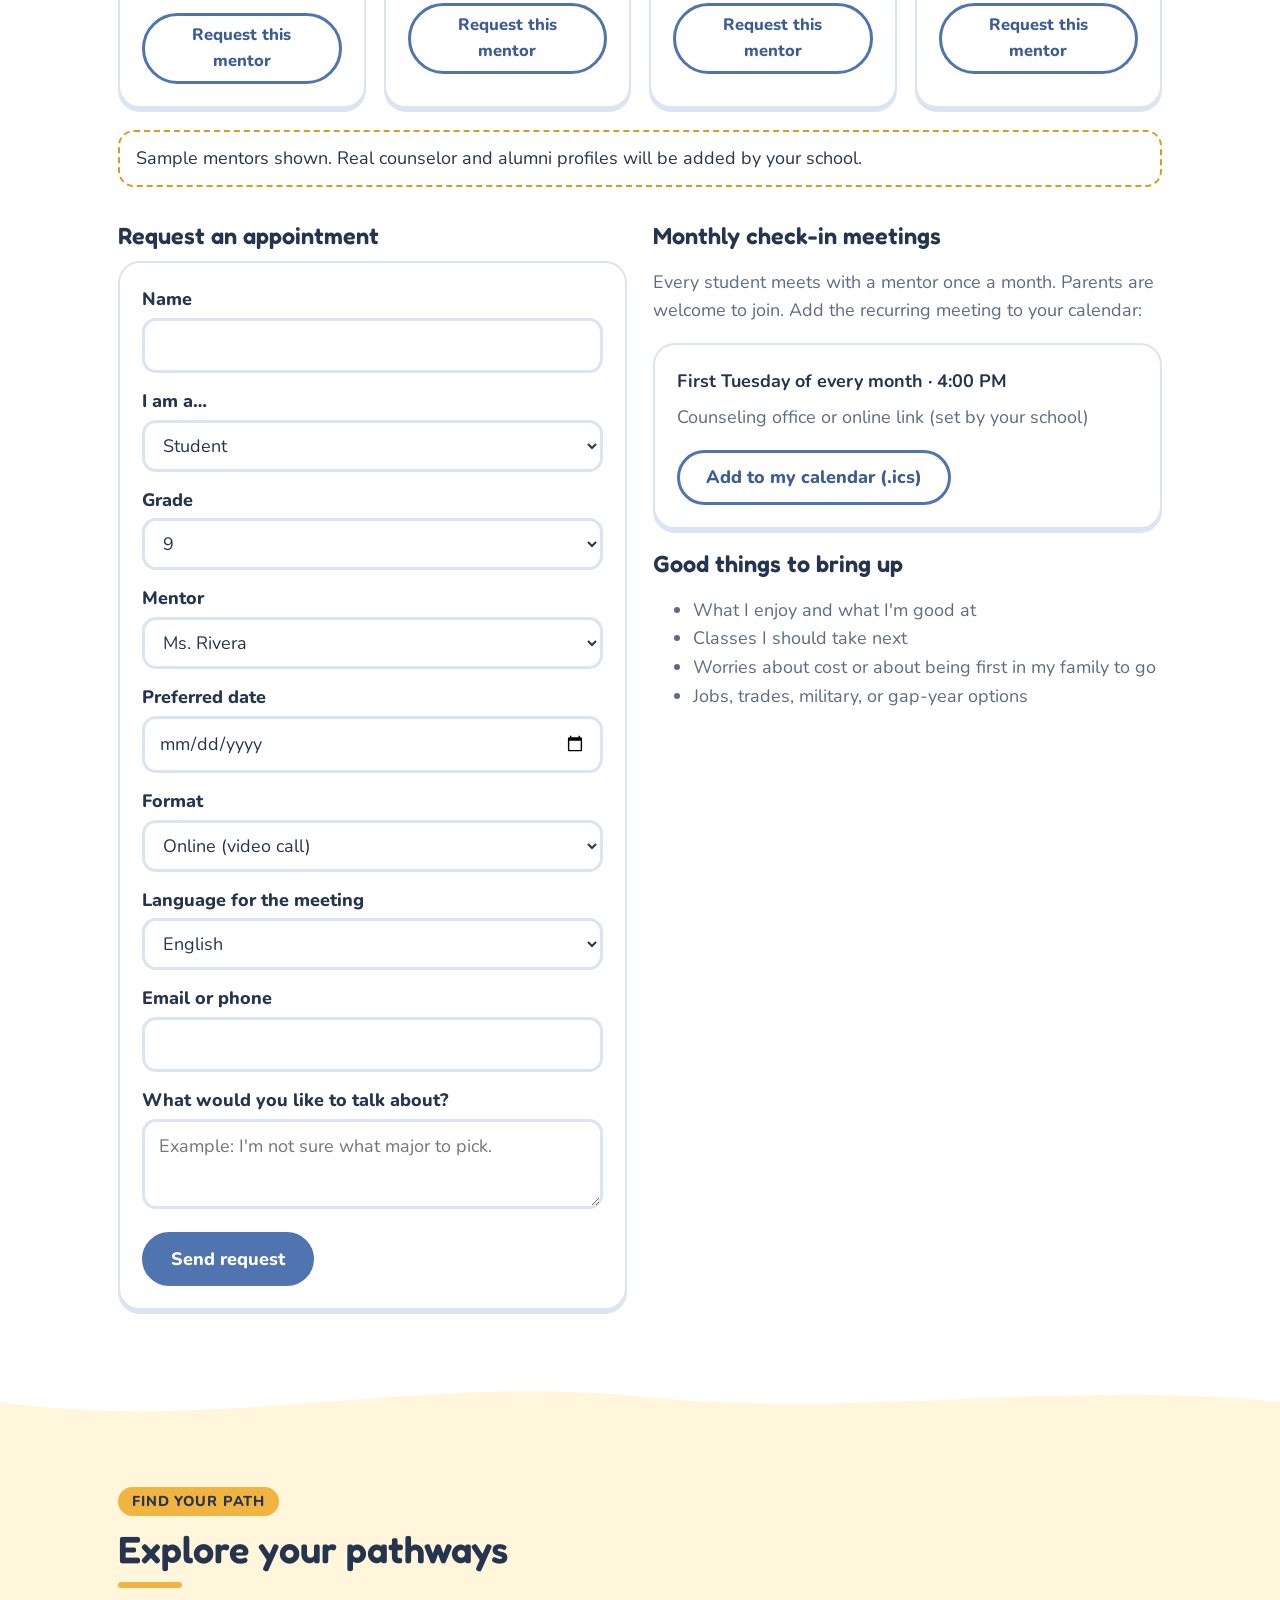
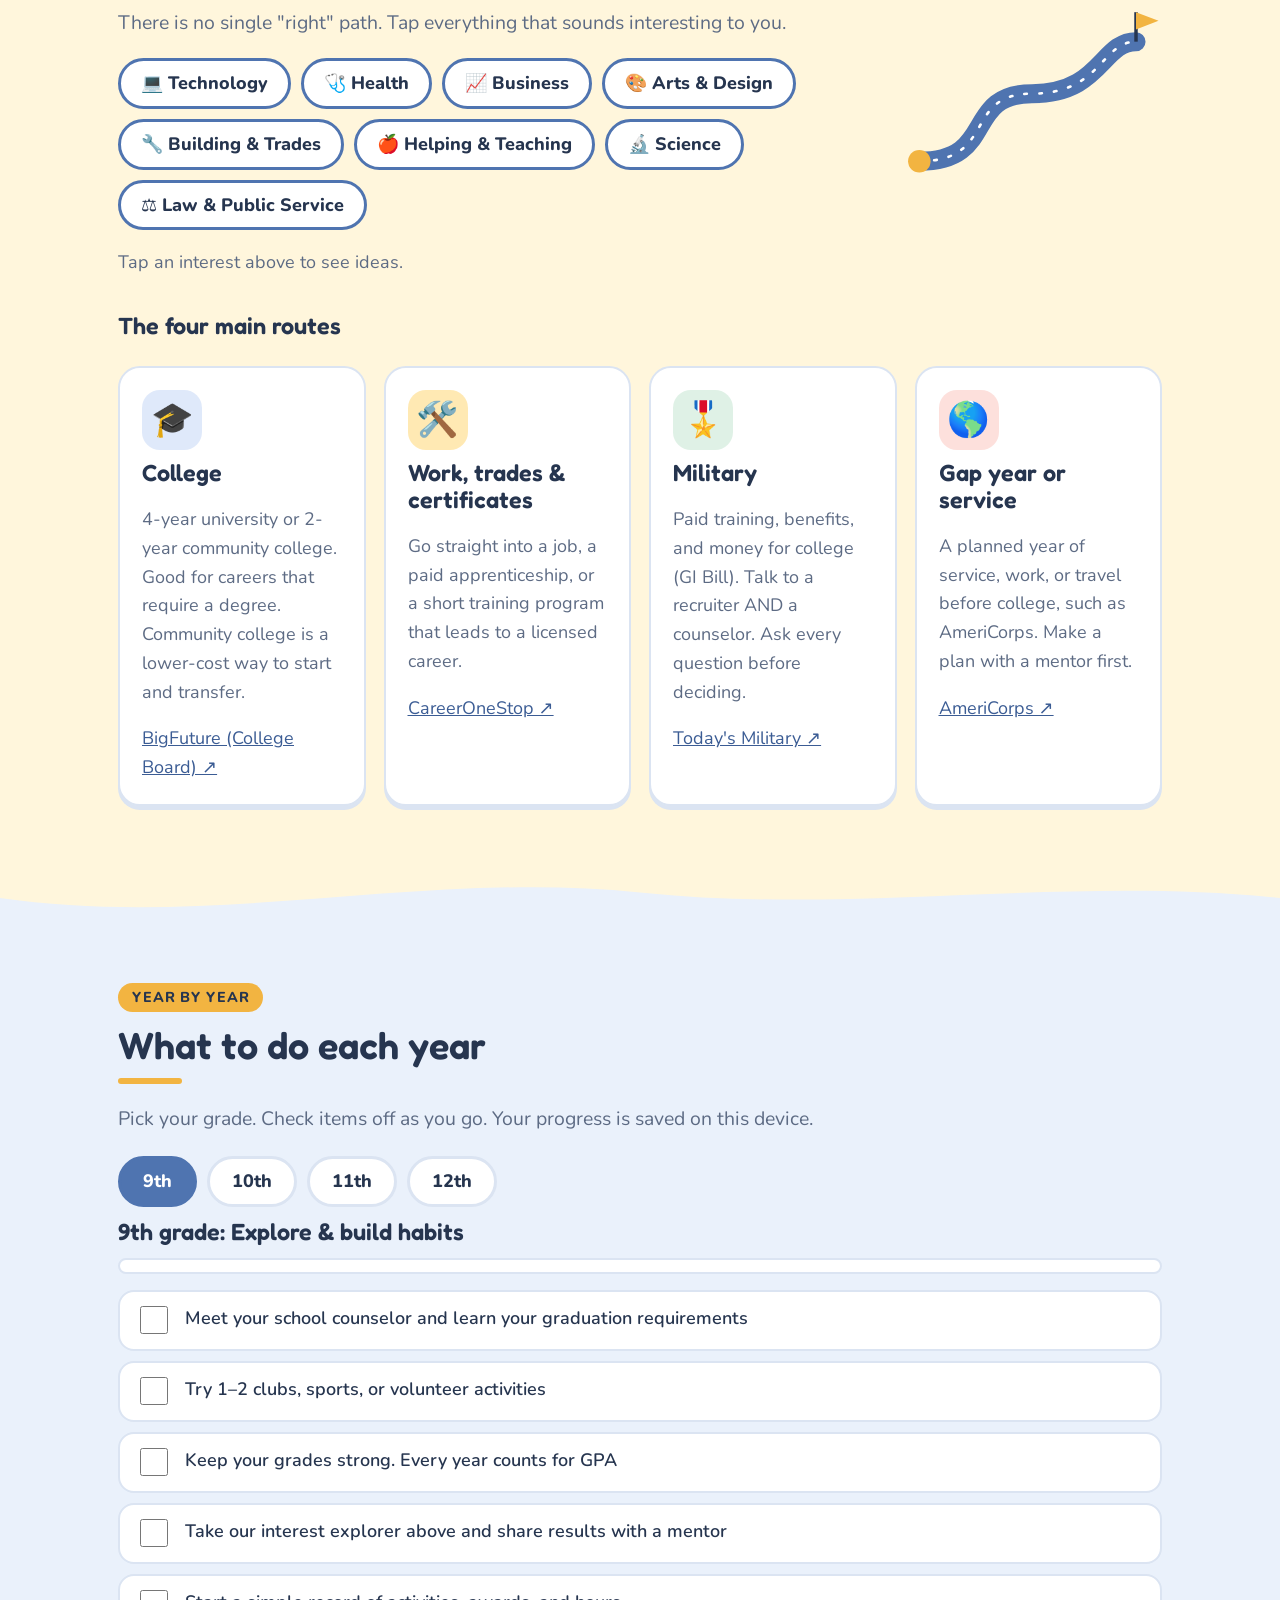
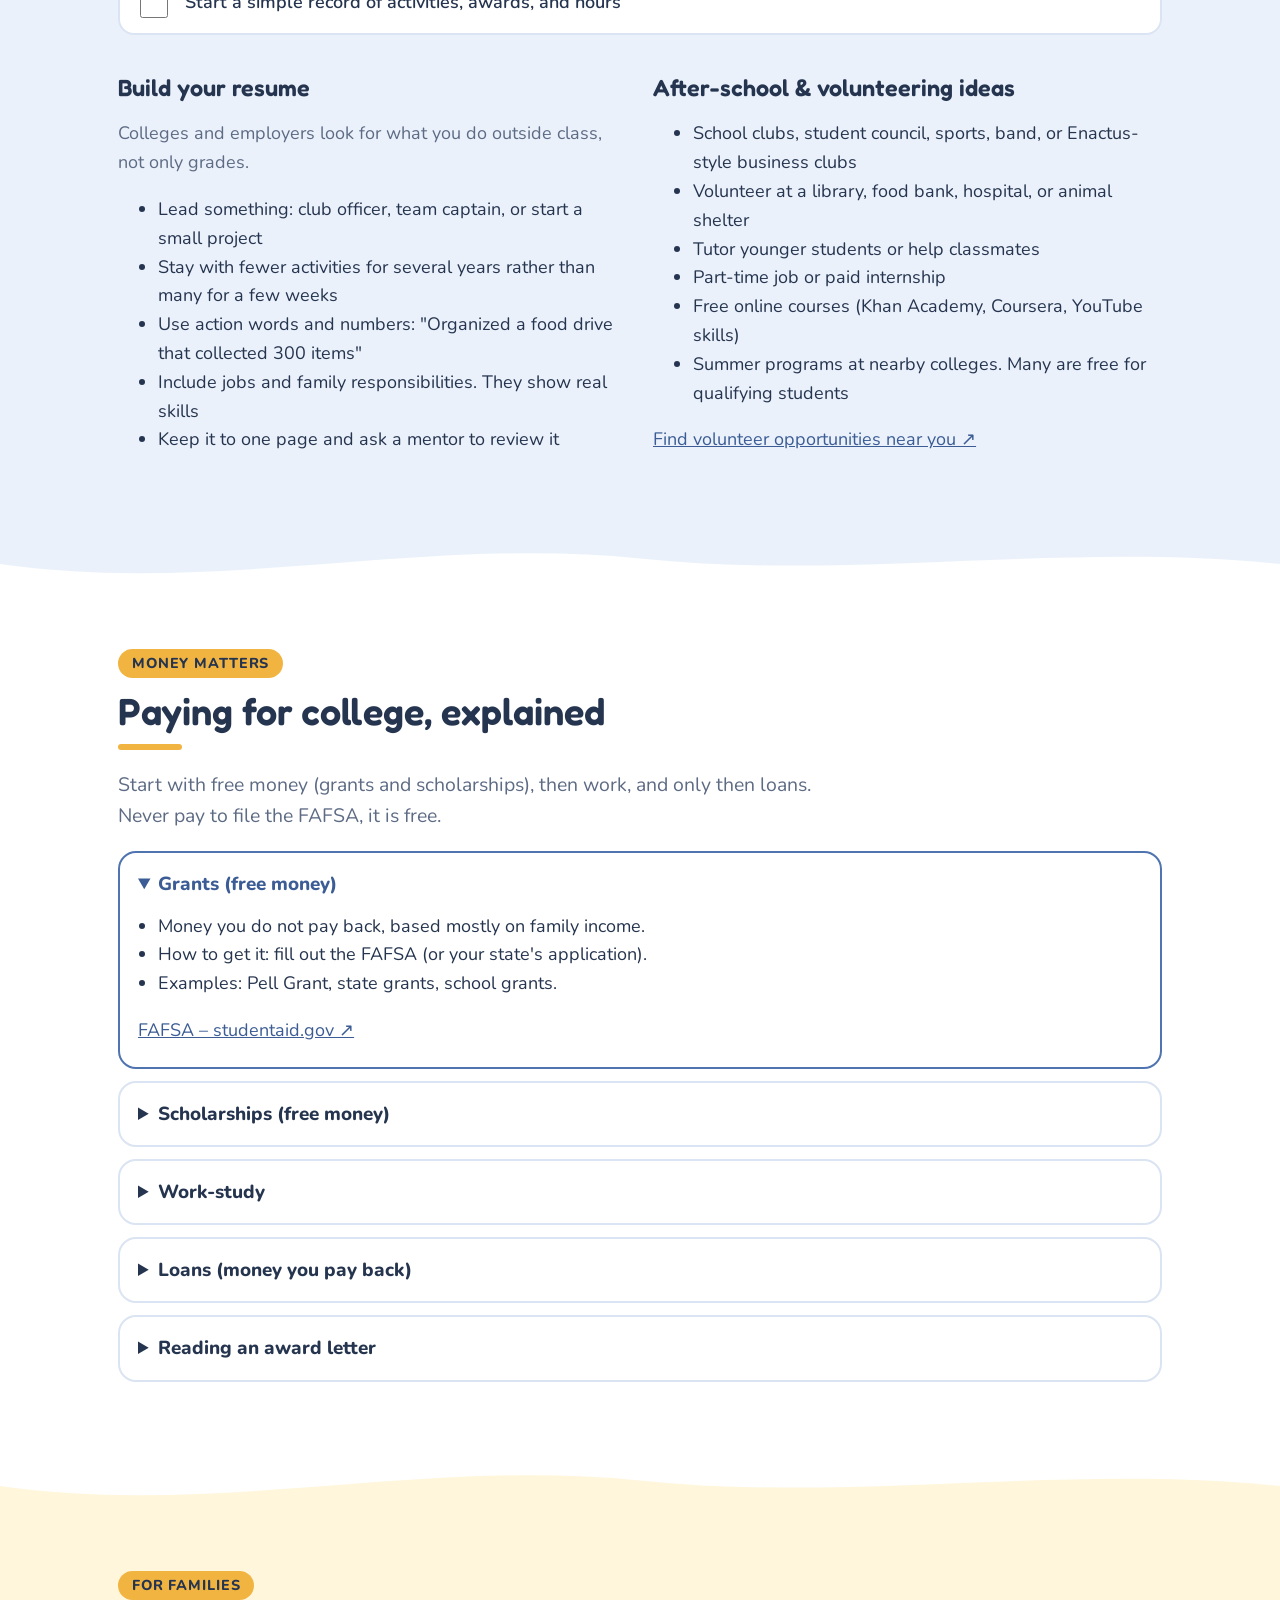
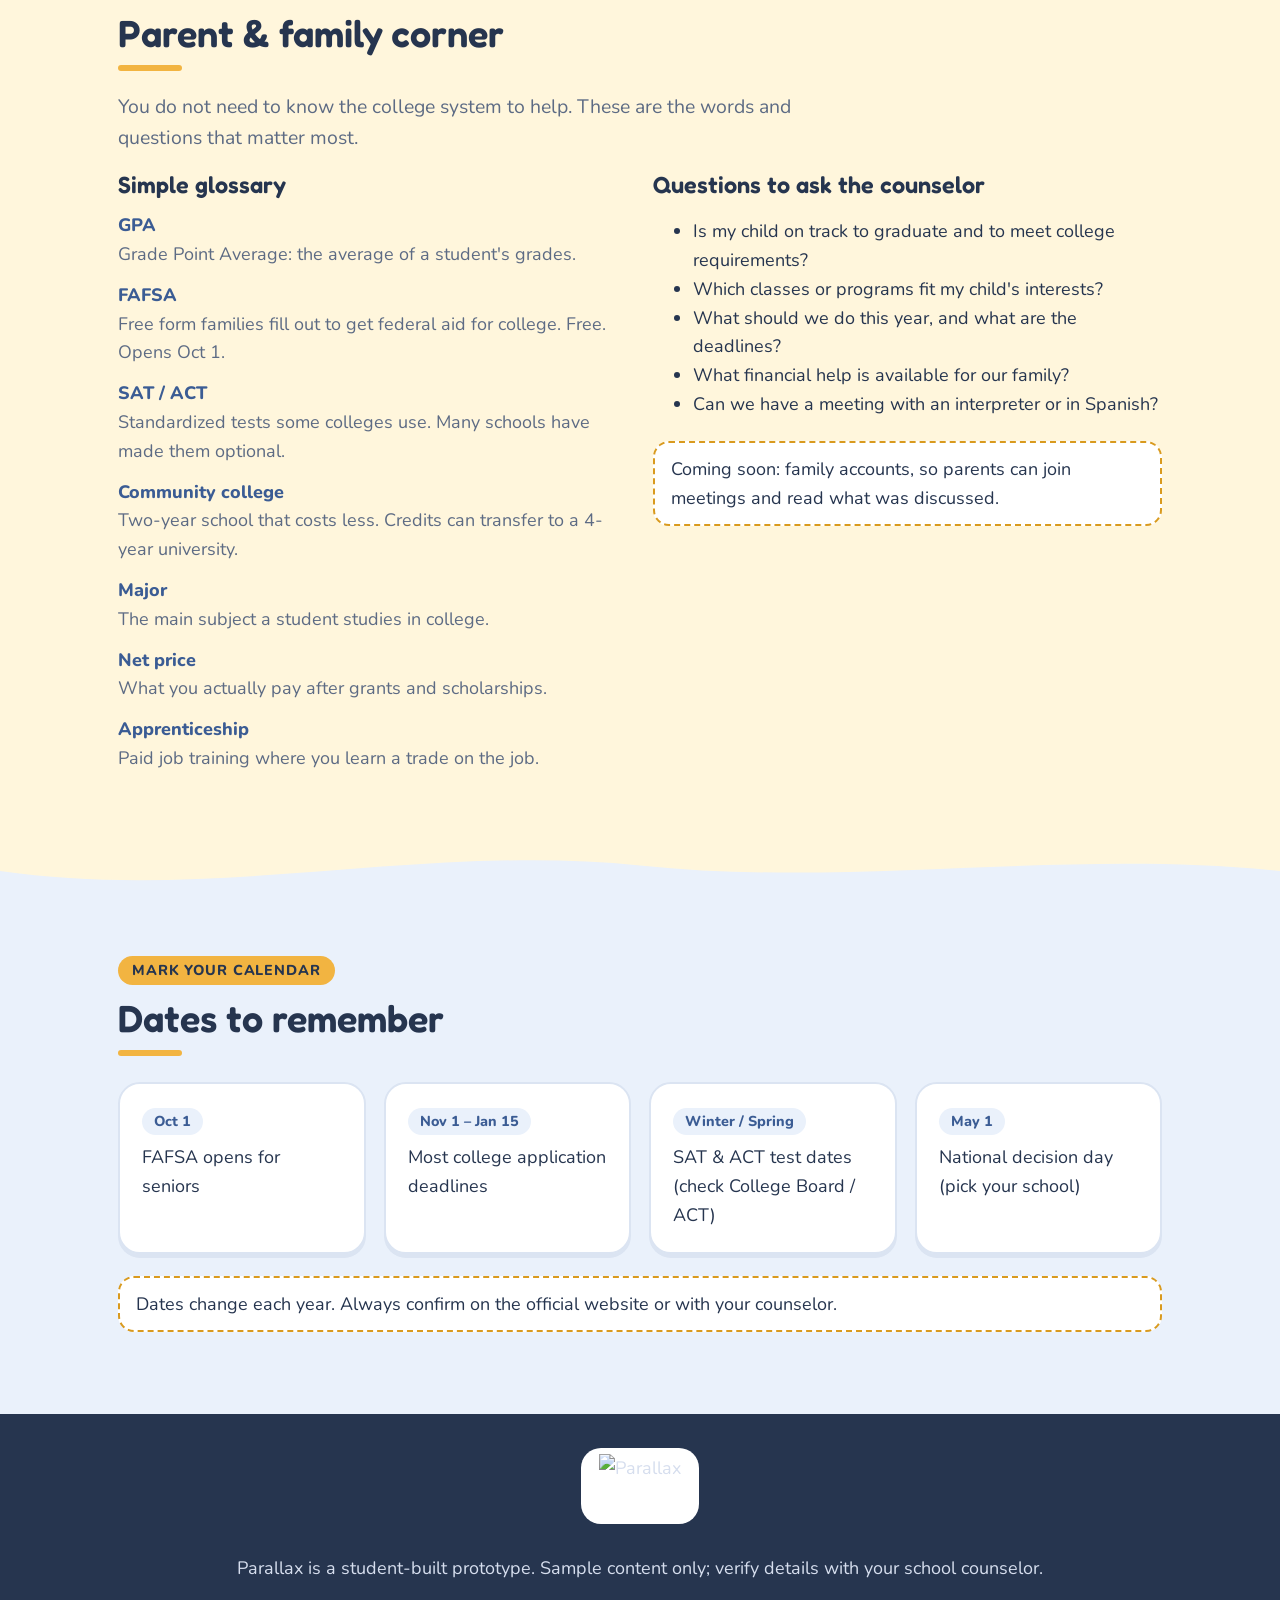
==== commit bddda571: "Add files via upload" ====
--- a/index.html
+++ b/index.html
@@ -5,101 +5,128 @@
 <meta name="viewport" content="width=device-width, initial-scale=1">
 <title>Parallax – College & Career Guidance</title>
 <meta name="description" content="Free mentorship, pathway exploration, and resources for students and parents, grades 9–12.">
+<link rel="preconnect" href="https://fonts.googleapis.com">
+<link rel="preconnect" href="https://fonts.gstatic.com" crossorigin>
+<link href="https://fonts.googleapis.com/css2?family=Fredoka:wght@500;600;700&family=Nunito:wght@400;600;700;800&display=swap" rel="stylesheet">
+<link rel="icon" href="logo.png">
 <style>
 :root{
-  --bg:#faf7f2; --card:#ffffff; --ink:#1d2433; --muted:#5a6478; --line:#e3ddd2;
-  --brand:#2b4fd8; --brand-d:#1e3aa8; --accent:#f2a33a; --ok:#1f7a4d; --soft:#eaf0ff;
-  --fs:18px;
-}
-@media (prefers-color-scheme: dark){
-  :root{--bg:#12161f;--card:#1b2130;--ink:#eef1f7;--muted:#a9b2c6;--line:#2c3448;--brand:#7b9bff;--brand-d:#a9bdff;--soft:#222b45;}
+  --navy:#26354f; --blue:#4f74b0; --blue-d:#3b5c94; --sky:#eaf1fb; --gold:#f2b441; --gold-d:#d99a1e; --butter:#fff6dc;
+  --ink:#26354f; --muted:#5d6b84; --line:#dbe4f2; --card:#fff; --ok:#1f7a4d;
 }
 *{box-sizing:border-box}
-html{font-size:var(--fs);scroll-behavior:smooth}
-body{margin:0;background:var(--bg);color:var(--ink);font-family:system-ui,-apple-system,"Segoe UI",Roboto,Arial,sans-serif;line-height:1.6}
-a{color:var(--brand)}
-h1,h2,h3{line-height:1.2;margin:0 0 .5em}
-h1{font-size:2.3rem} h2{font-size:1.7rem} h3{font-size:1.15rem}
-.wrap{max-width:1080px;margin:0 auto;padding:0 16px}
-.skip{position:absolute;left:-999px;top:0;background:var(--brand);color:#fff;padding:10px 14px;z-index:99}
+html{font-size:18px;scroll-behavior:smooth}
+body{margin:0;background:#fff;color:var(--ink);font-family:"Nunito",system-ui,-apple-system,"Segoe UI",Arial,sans-serif;line-height:1.6}
+h1,h2,h3{font-family:"Fredoka","Nunito",system-ui,sans-serif;font-weight:600;line-height:1.15;margin:0 0 .5em;color:var(--navy)}
+h1{font-size:2.9rem} h2{font-size:2.1rem} h3{font-size:1.3rem}
+a{color:var(--blue-d)}
+.wrap{max-width:1080px;margin:0 auto;padding:0 18px}
+.skip{position:absolute;left:-999px;top:0;background:var(--navy);color:#fff;padding:10px 14px;z-index:99}
 .skip:focus{left:8px;top:8px}
-:focus-visible{outline:3px solid var(--accent);outline-offset:2px}
-
-header{position:sticky;top:0;background:var(--card);border-bottom:1px solid var(--line);z-index:10}
-.bar{display:flex;align-items:center;gap:12px;flex-wrap:wrap;padding:10px 0}
-.logo{font-weight:800;font-size:1.4rem;color:var(--ink);text-decoration:none;display:flex;align-items:center;gap:8px}
-.logo i{width:26px;height:26px;border-radius:7px;background:linear-gradient(135deg,var(--brand),var(--accent));display:inline-block}
-nav{display:flex;gap:4px;flex-wrap:wrap;margin-left:auto}
-nav a{padding:10px 12px;border-radius:10px;text-decoration:none;color:var(--ink);font-weight:600;font-size:.92rem}
-nav a:hover{background:var(--soft)}
-.tools{display:flex;gap:8px}
-.btn{min-height:48px;padding:10px 20px;border-radius:12px;border:2px solid var(--brand);background:var(--brand);color:#fff;font:inherit;font-weight:700;cursor:pointer;text-decoration:none;display:inline-flex;align-items:center;justify-content:center;gap:8px}
-.btn:hover{background:var(--brand-d);border-color:var(--brand-d)}
-.btn.ghost{background:transparent;color:var(--brand)}
-.btn.ghost:hover{background:var(--soft)}
-.btn.sm{min-height:44px;padding:6px 14px;font-size:.9rem}
-.lang{border-color:var(--ink);color:var(--ink);background:transparent}
-.lang:hover{background:var(--soft);border-color:var(--ink)}
-
-section{padding:56px 0;border-bottom:1px solid var(--line)}
-.lead{color:var(--muted);max-width:60ch;font-size:1.05rem}
-.hero{padding:64px 0 48px}
-.hero .cta{display:flex;gap:12px;flex-wrap:wrap;margin-top:20px}
-.grid{display:grid;gap:16px;grid-template-columns:repeat(auto-fit,minmax(250px,1fr));margin-top:24px}
-.card{background:var(--card);border:1px solid var(--line);border-radius:16px;padding:20px}
-.card.big{text-decoration:none;color:inherit;display:block;transition:transform .15s,border-color .15s}
-.card.big:hover{transform:translateY(-3px);border-color:var(--brand)}
-.card .ico{font-size:2rem;display:block;margin-bottom:8px}
-.tag{display:inline-block;background:var(--soft);color:var(--brand);border-radius:999px;padding:2px 10px;font-size:.8rem;font-weight:700;margin-bottom:8px}
+:focus-visible{outline:3px solid var(--gold-d);outline-offset:3px}
+
+/* language banner */
+.langbar{background:var(--gold);color:var(--navy);font-weight:700;text-align:center;padding:8px 12px;font-size:.95rem}
+.langbar button{margin-left:8px;background:var(--navy);color:#fff;border:0;border-radius:999px;padding:6px 16px;font:inherit;font-weight:800;cursor:pointer;min-height:40px}
+.langbar button:hover{background:#17223a}
+
+header{position:sticky;top:0;background:#fff;border-bottom:3px solid var(--sky);z-index:10}
+.bar{display:flex;align-items:center;gap:14px;flex-wrap:wrap;padding:8px 0}
+.logo img{height:68px;width:auto;display:block}
+nav{display:flex;gap:2px;flex-wrap:wrap;margin-left:auto}
+nav a{padding:10px 13px;border-radius:999px;text-decoration:none;color:var(--navy);font-weight:800;font-size:.95rem}
+nav a:hover{background:var(--butter)}
+.langsw{display:flex;border:3px solid var(--navy);border-radius:999px;overflow:hidden;background:#fff}
+.langsw button{border:0;background:transparent;color:var(--navy);font:inherit;font-weight:800;padding:8px 16px;min-height:46px;cursor:pointer}
+.langsw button[aria-pressed="true"]{background:var(--navy);color:#fff}
+.langsw button:not([aria-pressed="true"]):hover{background:var(--butter)}
+
+.btn{min-height:52px;padding:10px 26px;border-radius:999px;border:3px solid var(--blue);background:var(--blue);color:#fff;font:inherit;font-weight:800;cursor:pointer;text-decoration:none;display:inline-flex;align-items:center;justify-content:center;gap:8px;transition:transform .15s,box-shadow .15s}
+.btn:hover{background:var(--blue-d);border-color:var(--blue-d);transform:translateY(-2px);box-shadow:0 6px 14px rgba(38,53,79,.2)}
+.btn.gold{background:var(--gold);border-color:var(--gold);color:var(--navy)}
+.btn.gold:hover{background:var(--gold-d);border-color:var(--gold-d)}
+.btn.ghost{background:#fff;color:var(--blue-d)}
+.btn.ghost:hover{background:var(--sky)}
+.btn.sm{min-height:46px;padding:6px 18px;font-size:.92rem}
+
+/* sections */
+section{padding:56px 0 64px}
+.bg-sky{background:var(--sky)} .bg-white{background:#fff} .bg-butter{background:var(--butter)}
+.eyebrow{display:inline-block;background:var(--gold);color:var(--navy);border-radius:999px;padding:3px 14px;font-weight:800;font-size:.8rem;letter-spacing:.06em;text-transform:uppercase;margin-bottom:12px}
+.sec-h h2::after{content:"";display:block;width:64px;height:6px;border-radius:9px;background:var(--gold);margin-top:10px}
+.lead{color:var(--muted);max-width:62ch;font-size:1.08rem}
+.wave{line-height:0}
+.wave svg{display:block;width:100%;height:56px}
+
+.hero{padding:44px 0 56px;background:linear-gradient(180deg,#fff 0,var(--sky) 100%)}
+.hero-grid{display:grid;gap:28px;grid-template-columns:1.1fr .9fr;align-items:center}
+.hero .cta{display:flex;gap:12px;flex-wrap:wrap;margin-top:22px}
+.hero svg.art{width:100%;height:auto;animation:float 6s ease-in-out infinite}
+@keyframes float{50%{transform:translateY(-10px)}}
+@media (prefers-reduced-motion:reduce){.hero svg.art{animation:none}*{transition:none!important}}
+
+.grid{display:grid;gap:18px;grid-template-columns:repeat(auto-fit,minmax(225px,1fr));margin-top:26px}
+.card{background:#fff;border:2px solid var(--line);border-radius:22px;padding:22px;box-shadow:0 4px 0 var(--line)}
+.card.big{text-decoration:none;color:inherit;display:block;transition:transform .15s,box-shadow .15s,border-color .15s}
+.card.big:hover{transform:translateY(-4px) rotate(-.6deg);border-color:var(--gold);box-shadow:0 8px 0 var(--gold)}
+.badge{width:60px;height:60px;border-radius:18px;display:flex;align-items:center;justify-content:center;font-size:1.9rem;margin-bottom:10px}
+.b1{background:#dfe9fa}.b2{background:#ffe9b3}.b3{background:#dff1e6}.b4{background:#fde0dc}
+.tag{display:inline-block;background:var(--sky);color:var(--blue-d);border-radius:999px;padding:2px 12px;font-size:.8rem;font-weight:800;margin-bottom:8px}
 .muted{color:var(--muted)}
-.note{background:var(--soft);border-left:5px solid var(--brand);padding:12px 16px;border-radius:8px;margin-top:20px}
-
-/* tabs */
-.tabs{display:flex;gap:8px;flex-wrap:wrap;margin:20px 0 12px}
-.tab{min-height:48px;padding:8px 18px;border-radius:999px;border:2px solid var(--line);background:var(--card);color:var(--ink);font:inherit;font-weight:700;cursor:pointer}
-.tab[aria-selected="true"]{background:var(--brand);border-color:var(--brand);color:#fff}
-
-/* forms */
-form{display:grid;gap:14px;grid-template-columns:repeat(auto-fit,minmax(240px,1fr))}
-label{font-weight:700;display:block;margin-bottom:4px}
-input,select,textarea{width:100%;min-height:48px;padding:10px 12px;font:inherit;border:2px solid var(--line);border-radius:10px;background:var(--card);color:var(--ink)}
+.note{background:#fff;border:2px dashed var(--gold-d);padding:12px 16px;border-radius:16px;margin-top:22px}
+
+.tabs{display:flex;gap:10px;flex-wrap:wrap;margin:22px 0 12px}
+.tab{min-height:50px;padding:8px 22px;border-radius:999px;border:3px solid var(--line);background:#fff;color:var(--navy);font:inherit;font-weight:800;cursor:pointer}
+.tab:hover{border-color:var(--blue)}
+.tab[aria-selected="true"]{background:var(--blue);border-color:var(--blue);color:#fff}
+
+form{display:grid;gap:14px;grid-template-columns:repeat(auto-fit,minmax(230px,1fr));background:#fff;border:2px solid var(--line);border-radius:22px;padding:22px;box-shadow:0 4px 0 var(--line)}
+label{font-weight:800;display:block;margin-bottom:4px}
+input,select,textarea{width:100%;min-height:50px;padding:10px 14px;font:inherit;border:3px solid var(--line);border-radius:14px;background:#fff;color:var(--navy)}
+input:focus,select:focus,textarea:focus{border-color:var(--blue)}
 textarea{min-height:90px}
 .full{grid-column:1/-1}
-.ok{background:#e6f5ec;color:#14532d;border:2px solid var(--ok);padding:14px;border-radius:12px;margin-top:14px}
-@media (prefers-color-scheme: dark){.ok{background:#16301f;color:#c8f0d6}}
-
-/* chips */
-.chips{display:flex;gap:10px;flex-wrap:wrap;margin:16px 0}
-.chip{min-height:48px;padding:8px 16px;border-radius:999px;border:2px solid var(--line);background:var(--card);color:var(--ink);font:inherit;font-weight:600;cursor:pointer}
-.chip[aria-pressed="true"]{background:var(--accent);border-color:var(--accent);color:#1d2433}
-
-/* checklist */
+.ok{background:#e6f5ec;color:#14532d;border:3px solid var(--ok);padding:14px;border-radius:16px;margin-top:14px}
+
+.chips{display:flex;gap:10px;flex-wrap:wrap;margin:18px 0}
+.chip{min-height:50px;padding:8px 20px;border-radius:999px;border:3px solid var(--blue);background:#fff;color:var(--navy);font:inherit;font-weight:800;cursor:pointer;transition:transform .12s}
+.chip:hover{transform:scale(1.05)}
+.chip[aria-pressed="true"]{background:var(--gold);border-color:var(--gold-d)}
+
 .check{list-style:none;padding:0;margin:0;display:grid;gap:10px}
-.check li{background:var(--card);border:1px solid var(--line);border-radius:12px;padding:12px 14px;display:flex;gap:12px;align-items:flex-start}
-.check input{width:26px;height:26px;min-height:0;margin-top:3px;flex:none}
-.check label{font-weight:500;margin:0}
+.check li{background:#fff;border:2px solid var(--line);border-radius:16px;padding:12px 16px;display:flex;gap:14px;align-items:flex-start}
+.check input{width:28px;height:28px;min-height:0;margin-top:2px;flex:none;accent-color:var(--blue)}
+.check label{font-weight:600;margin:0}
 .check input:checked + label{text-decoration:line-through;color:var(--muted)}
-.progress{height:12px;background:var(--line);border-radius:99px;overflow:hidden;margin:6px 0 16px}
-.progress div{height:100%;background:var(--ok);width:0;transition:width .3s}
-
-details{background:var(--card);border:1px solid var(--line);border-radius:12px;padding:4px 16px;margin-bottom:10px}
-summary{cursor:pointer;font-weight:700;padding:12px 0;min-height:48px}
-details[open] summary{color:var(--brand)}
+.progress{height:16px;background:#fff;border:2px solid var(--line);border-radius:99px;overflow:hidden;margin:6px 0 16px}
+.progress div{height:100%;background:linear-gradient(90deg,var(--gold),var(--gold-d));width:0;transition:width .3s}
+
+details{background:#fff;border:2px solid var(--line);border-radius:18px;padding:4px 18px;margin-bottom:12px}
+summary{cursor:pointer;font-weight:800;padding:12px 0;min-height:50px;font-size:1.05rem}
+details[open]{border-color:var(--blue)}
+details[open] summary{color:var(--blue-d)}
 details ul{margin:0 0 12px;padding-left:20px}
-dl{margin:0}dt{font-weight:800;margin-top:12px}dd{margin:0 0 6px;color:var(--muted)}
-
-footer{padding:32px 0;color:var(--muted);font-size:.9rem}
-.two{display:grid;gap:24px;grid-template-columns:repeat(auto-fit,minmax(300px,1fr))}
-@media print{header,.tools,.cta,form,footer{display:none}}
-@media (max-width:640px){h1{font-size:1.9rem}nav{display:none}}
+dl{margin:0}dt{font-weight:800;margin-top:12px;color:var(--blue-d)}dd{margin:0 0 6px;color:var(--muted)}
+.mentor-top{display:flex;gap:14px;align-items:center;margin-bottom:8px}
+.mentor-top svg{width:72px;height:72px;flex:none;border-radius:50%}
+.mentor-top h3{margin:0}
+.two{display:grid;gap:26px;grid-template-columns:repeat(auto-fit,minmax(300px,1fr))}
+.sec-art{float:right;width:min(260px,38%);margin:0 0 10px 18px}
+
+footer{background:var(--navy);color:#d6deee;padding:34px 0;text-align:center}
+footer .lg{display:inline-block;background:#fff;border-radius:20px;padding:6px 18px;margin-bottom:12px}
+footer img{height:64px;display:block}
+@media (max-width:760px){h1{font-size:2.2rem}h2{font-size:1.75rem}.hero-grid{grid-template-columns:1fr}nav{display:none}.sec-art{display:none}.logo img{height:56px}}
+@media print{header,.langbar,.cta,form,footer,.wave{display:none}}
 </style>
 </head>
 <body>
 <a class="skip" href="#main" data-i18n="skip">Skip to content</a>
 
+<div class="langbar"><span data-i18n="banner_txt">¿Prefiere leer en español? Este sitio está disponible en español.</span><button id="bannerBtn" type="button" data-i18n="banner_btn">Ver en español</button></div>
 <header>
   <div class="wrap bar">
-    <a class="logo" href="#top"><i aria-hidden="true"></i>Parallax</a>
+    <a class="logo" href="#top" aria-label="Parallax"><img src="logo.png" alt="Parallax logo"></a>
     <nav aria-label="Main">
       <a href="#mentors" data-i18n="nav_mentors">Mentors</a>
       <a href="#pathways" data-i18n="nav_paths">Pathways</a>
@@ -107,9 +134,9 @@
       <a href="#money" data-i18n="nav_money">Paying for college</a>
       <a href="#parents" data-i18n="nav_parents">Parents</a>
     </nav>
-    <div class="tools">
-      <button class="btn sm lang" id="textSize" aria-label="Change text size" data-i18n-aria="textsize">A+</button>
-      <button class="btn sm lang" id="langBtn" aria-label="Cambiar a español">ES</button>
+    <div class="langsw" role="group" aria-label="Language / Idioma">
+      <button type="button" data-l="en" aria-pressed="true">English</button>
+      <button type="button" data-l="es" aria-pressed="false">Español</button>
     </div>
   </div>
 </header>
@@ -117,27 +144,56 @@
 <main id="main">
 <!-- HERO -->
 <section class="hero" id="top">
-  <div class="wrap">
-    <span class="tag" data-i18n="hero_tag">For students & families · Grades 9–12</span>
-    <h1 data-i18n="hero_h">Your next step after high school, made clear.</h1>
-    <p class="lead" data-i18n="hero_p">Talk to a real mentor, explore college, work, and military paths, and get simple step-by-step help for every grade, for you and your family.</p>
-    <div class="cta">
-      <a class="btn" href="#mentors" data-i18n="cta1">Book a mentor</a>
-      <a class="btn ghost" href="#pathways" data-i18n="cta2">Explore my options</a>
+  <div class="wrap hero-grid">
+    <div>
+      <span class="eyebrow" data-i18n="hero_tag">For students & families · Grades 9–12</span>
+      <h1 data-i18n="hero_h">Hi! Let's figure out what's next, together.</h1>
+      <p class="lead" data-i18n="hero_p">Talk to a real mentor, explore college, work, and military paths, and get simple step-by-step help for every grade, for you and your family.</p>
+      <div class="cta">
+        <a class="btn gold" href="#mentors" data-i18n="cta1">Book a mentor</a>
+        <a class="btn ghost" href="#pathways" data-i18n="cta2">Explore my options</a>
+      </div>
     </div>
+    <div><svg class="art" viewBox="0 0 480 400" role="img" aria-label="Two students reading an open book with a sparkle above">
+  <circle cx="240" cy="215" r="178" fill="#fff"/>
+  <circle cx="240" cy="215" r="150" fill="#fff6dc"/>
+  <circle cx="395" cy="85" r="30" fill="#f2b441"/>
+  <circle cx="75" cy="135" r="20" fill="#4f74b0" opacity=".28"/>
+  <circle cx="420" cy="300" r="14" fill="#4f74b0" opacity=".28"/>
+  <path d="M240,352 C200,325 140,325 92,342 L92,262 C140,246 200,252 240,284 Z" fill="#7f9bc4"/>
+  <path d="M240,352 C280,325 340,325 388,342 L388,262 C340,246 280,252 240,284 Z" fill="#f2b441"/>
+  <path d="M240,284 L240,352" stroke="#fff" stroke-width="5"/>
+  <rect x="132" y="232" width="86" height="82" rx="34" fill="#4f74b0"/>
+  <circle cx="175" cy="196" r="36" fill="#f1c27d"/>
+  <path d="M139,192 a36,36 0 0 1 72,0 q-36,-24 -72,0z" fill="#26354f"/>
+  <polygon points="130,166 175,146 220,166 175,186" fill="#26354f"/>
+  <line x1="214" y1="168" x2="214" y2="196" stroke="#f2b441" stroke-width="4"/><circle cx="214" cy="199" r="5" fill="#f2b441"/>
+  <circle cx="164" cy="200" r="3.5" fill="#26354f"/><circle cx="187" cy="200" r="3.5" fill="#26354f"/>
+  <path d="M164,212 q11,10 23,0" stroke="#26354f" stroke-width="3" fill="none" stroke-linecap="round"/>
+  <rect x="262" y="232" width="86" height="82" rx="34" fill="#26354f"/>
+  <circle cx="305" cy="196" r="36" fill="#c68a5b"/>
+  <path d="M269,194 a36,36 0 0 1 72,0 q-36,-26 -72,0z" fill="#3b2a20"/><circle cx="305" cy="150" r="14" fill="#3b2a20"/>
+  <circle cx="294" cy="200" r="3.5" fill="#26354f"/><circle cx="317" cy="200" r="3.5" fill="#26354f"/>
+  <path d="M294,212 q11,10 23,0" stroke="#26354f" stroke-width="3" fill="none" stroke-linecap="round"/>
+  <path d="M240,60 L250,94 L284,104 L250,114 L240,148 L230,114 L196,104 L230,94 Z" fill="#f2b441"/>
+  <g stroke="#f2b441" stroke-width="5" stroke-linecap="round"><line x1="240" y1="30" x2="240" y2="46"/><line x1="196" y1="50" x2="206" y2="62"/><line x1="284" y1="50" x2="274" y2="62"/></g>
+</svg></div>
+  </div>
+  <div class="wrap">
     <div class="grid">
-      <a class="card big" href="#mentors"><span class="ico" aria-hidden="true">🤝</span><h3 data-i18n="q1_h">I want to talk to someone</h3><p class="muted" data-i18n="q1_p">Schedule time with a counselor or alumni mentor.</p></a>
-      <a class="card big" href="#pathways"><span class="ico" aria-hidden="true">🧭</span><h3 data-i18n="q2_h">I don't know what I want to do</h3><p class="muted" data-i18n="q2_p">Pick your interests and see majors, careers, and paths.</p></a>
-      <a class="card big" href="#resources"><span class="ico" aria-hidden="true">✅</span><h3 data-i18n="q3_h">What should I do this year?</h3><p class="muted" data-i18n="q3_p">A checklist for 9th, 10th, 11th, and 12th grade.</p></a>
-      <a class="card big" href="#money"><span class="ico" aria-hidden="true">💵</span><h3 data-i18n="q4_h">How do we pay for college?</h3><p class="muted" data-i18n="q4_p">Financial aid, scholarships, and loans explained simply.</p></a>
+      <a class="card big" href="#mentors"><span class="badge b1" aria-hidden="true">🤝</span><h3 data-i18n="q1_h">I want to talk to someone</h3><p class="muted" data-i18n="q1_p">Schedule time with a counselor or alumni mentor.</p></a>
+      <a class="card big" href="#pathways"><span class="badge b2" aria-hidden="true">🧭</span><h3 data-i18n="q2_h">I don't know what I want to do</h3><p class="muted" data-i18n="q2_p">Pick your interests and see majors, careers, and paths.</p></a>
+      <a class="card big" href="#resources"><span class="badge b3" aria-hidden="true">✅</span><h3 data-i18n="q3_h">What should I do this year?</h3><p class="muted" data-i18n="q3_p">A checklist for 9th, 10th, 11th, and 12th grade.</p></a>
+      <a class="card big" href="#money"><span class="badge b4" aria-hidden="true">💵</span><h3 data-i18n="q4_h">How do we pay for college?</h3><p class="muted" data-i18n="q4_p">Financial aid, scholarships, and loans explained simply.</p></a>
     </div>
   </div>
 </section>
 
+<div class="wave" style="background:#eaf1fb" aria-hidden="true"><svg viewBox="0 0 1440 80" preserveAspectRatio="none"><path d="M0,40 C240,84 480,0 720,32 C960,64 1200,8 1440,40 L1440,80 L0,80 Z" fill="#ffffff"/></svg></div>
 <!-- MENTORS -->
-<section id="mentors">
-  <div class="wrap">
-    <h2 data-i18n="m_h">Mentorship & appointments</h2>
+<section id="mentors" class="bg-white">
+  <div class="wrap">
+    <div class="sec-h"><span class="eyebrow" data-i18n="eb_m"></span><h2 data-i18n="m_h">Mentorship & appointments</h2></div>
     <p class="lead" data-i18n="m_p">Explore your interests, talk about concerns, learn your options, and build a relationship with someone who can guide you, starting early, not just senior year.</p>
 
     <div class="tabs" role="group" aria-label="Mentor type" id="mentorFilter"></div>
@@ -181,10 +237,12 @@
   </div>
 </section>
 
+<div class="wave" style="background:#ffffff" aria-hidden="true"><svg viewBox="0 0 1440 80" preserveAspectRatio="none"><path d="M0,40 C240,84 480,0 720,32 C960,64 1200,8 1440,40 L1440,80 L0,80 Z" fill="#fff6dc"/></svg></div>
 <!-- PATHWAYS -->
-<section id="pathways">
-  <div class="wrap">
-    <h2 data-i18n="p_h">Explore your pathways</h2>
+<section id="pathways" class="bg-butter">
+  <div class="wrap">
+    <div class="sec-h"><span class="eyebrow" data-i18n="eb_p"></span><h2 data-i18n="p_h">Explore your pathways</h2></div>
+    <svg class="sec-art" viewBox="0 0 300 200" role="img" aria-label="A winding road to a flag"><path d="M20,178 C110,178 70,100 150,100 S230,40 270,40" stroke="#4f74b0" stroke-width="22" fill="none" stroke-linecap="round"/><path d="M20,178 C110,178 70,100 150,100 S230,40 270,40" stroke="#fff" stroke-width="3" stroke-dasharray="3 14" fill="none" stroke-linecap="round"/><circle cx="20" cy="178" r="13" fill="#f2b441"/><line x1="270" y1="40" x2="270" y2="6" stroke="#26354f" stroke-width="4"/><path d="M270,6 L296,16 L270,26 Z" fill="#f2b441"/></svg>
     <p class="lead" data-i18n="p_p">There is no single "right" path. Tap everything that sounds interesting to you.</p>
     <div class="chips" id="interestChips" role="group" aria-label="Interests"></div>
     <div id="pathResults" aria-live="polite"></div>
@@ -194,10 +252,11 @@
   </div>
 </section>
 
+<div class="wave" style="background:#fff6dc" aria-hidden="true"><svg viewBox="0 0 1440 80" preserveAspectRatio="none"><path d="M0,40 C240,84 480,0 720,32 C960,64 1200,8 1440,40 L1440,80 L0,80 Z" fill="#eaf1fb"/></svg></div>
 <!-- RESOURCES BY GRADE -->
-<section id="resources">
-  <div class="wrap">
-    <h2 data-i18n="r_h">What to do each year</h2>
+<section id="resources" class="bg-sky">
+  <div class="wrap">
+    <div class="sec-h"><span class="eyebrow" data-i18n="eb_r"></span><h2 data-i18n="r_h">What to do each year</h2></div>
     <p class="lead" data-i18n="r_p">Pick your grade. Check items off as you go. Your progress is saved on this device.</p>
     <div class="tabs" role="tablist" aria-label="Grade" id="gradeTabs"></div>
     <div id="gradePanel" role="tabpanel"></div>
@@ -217,19 +276,21 @@
   </div>
 </section>
 
+<div class="wave" style="background:#eaf1fb" aria-hidden="true"><svg viewBox="0 0 1440 80" preserveAspectRatio="none"><path d="M0,40 C240,84 480,0 720,32 C960,64 1200,8 1440,40 L1440,80 L0,80 Z" fill="#ffffff"/></svg></div>
 <!-- MONEY -->
-<section id="money">
-  <div class="wrap">
-    <h2 data-i18n="mo_h">Paying for college, explained</h2>
+<section id="money" class="bg-white">
+  <div class="wrap">
+    <div class="sec-h"><span class="eyebrow" data-i18n="eb_mo"></span><h2 data-i18n="mo_h">Paying for college, explained</h2></div>
     <p class="lead" data-i18n="mo_p">Start with free money (grants and scholarships), then work, and only then loans. Never pay to file the FAFSA, it is free.</p>
     <div id="moneyList" style="margin-top:20px"></div>
   </div>
 </section>
 
+<div class="wave" style="background:#ffffff" aria-hidden="true"><svg viewBox="0 0 1440 80" preserveAspectRatio="none"><path d="M0,40 C240,84 480,0 720,32 C960,64 1200,8 1440,40 L1440,80 L0,80 Z" fill="#fff6dc"/></svg></div>
 <!-- PARENTS -->
-<section id="parents">
-  <div class="wrap">
-    <h2 data-i18n="pa_h">Parent & family corner</h2>
+<section id="parents" class="bg-butter">
+  <div class="wrap">
+    <div class="sec-h"><span class="eyebrow" data-i18n="eb_pa"></span><h2 data-i18n="pa_h">Parent & family corner</h2></div>
     <p class="lead" data-i18n="pa_p">You do not need to know the college system to help. These are the words and questions that matter most.</p>
     <div class="two">
       <div><h3 data-i18n="gl_h">Simple glossary</h3><dl id="glossary"></dl></div>
@@ -242,10 +303,11 @@
   </div>
 </section>
 
+<div class="wave" style="background:#fff6dc" aria-hidden="true"><svg viewBox="0 0 1440 80" preserveAspectRatio="none"><path d="M0,40 C240,84 480,0 720,32 C960,64 1200,8 1440,40 L1440,80 L0,80 Z" fill="#eaf1fb"/></svg></div>
 <!-- KEY DATES -->
-<section id="dates">
-  <div class="wrap">
-    <h2 data-i18n="d_h">Dates to remember</h2>
+<section id="dates" class="bg-sky">
+  <div class="wrap">
+    <div class="sec-h"><span class="eyebrow" data-i18n="eb_d"></span><h2 data-i18n="d_h">Dates to remember</h2></div>
     <div class="grid" id="dateGrid"></div>
     <p class="note" data-i18n="d_note">Dates change each year. Always confirm on the official website or with your counselor.</p>
   </div>
@@ -254,6 +316,7 @@
 
 <footer>
   <div class="wrap">
+    <div class="lg"><img src="logo.png" alt="Parallax"></div>
     <p data-i18n="foot">Parallax is a student-built prototype. Sample content only; verify details with your school counselor.</p>
   </div>
 </footer>
@@ -271,8 +334,8 @@
 
 /* ====== STATIC TRANSLATIONS ====== */
 const T = {
-en:{skip:"Skip to content",textsize:"Change text size",nav_mentors:"Mentors",nav_paths:"Pathways",nav_resources:"Resources",nav_money:"Paying for college",nav_parents:"Parents",
-hero_tag:"For students & families · Grades 9–12",hero_h:"Your next step after high school, made clear.",hero_p:"Talk to a real mentor, explore college, work, and military paths, and get simple step-by-step help for every grade, for you and your family.",
+en:{banner_txt:"¿Prefiere leer en español? Este sitio está disponible en español.",banner_btn:"Ver en español →",eb_m:"Talk to someone",eb_p:"Find your path",eb_r:"Year by year",eb_mo:"Money matters",eb_pa:"For families",eb_d:"Mark your calendar",skip:"Skip to content",nav_mentors:"Mentors",nav_paths:"Pathways",nav_resources:"Resources",nav_money:"Paying for college",nav_parents:"Parents",
+hero_tag:"For students & families · Grades 9–12",hero_h:"Hi! Let's figure out what's next, together.",hero_p:"Talk to a real mentor, explore college, work, and military paths, and get simple step-by-step help for every grade, for you and your family.",
 cta1:"Book a mentor",cta2:"Explore my options",
 q1_h:"I want to talk to someone",q1_p:"Schedule time with a counselor or alumni mentor.",q2_h:"I don't know what I want to do",q2_p:"Pick your interests and see majors, careers, and paths.",q3_h:"What should I do this year?",q3_p:"A checklist for 9th, 10th, 11th, and 12th grade.",q4_h:"How do we pay for college?",q4_p:"Financial aid, scholarships, and loans explained simply.",
 m_h:"Mentorship & appointments",m_p:"Explore your interests, talk about concerns, learn your options, and build a relationship with someone who can guide you, starting early, not just senior year.",m_sample:"Sample mentors shown. Real counselor and alumni profiles will be added by your school.",
@@ -285,8 +348,8 @@
 pa_h:"Parent & family corner",pa_p:"You do not need to know the college system to help. These are the words and questions that matter most.",gl_h:"Simple glossary",q_h:"Questions to ask the counselor",pa_acct:"Coming soon: family accounts, so parents can join meetings and read what was discussed.",
 d_h:"Dates to remember",d_note:"Dates change each year. Always confirm on the official website or with your counselor.",
 foot:"Parallax is a student-built prototype. Sample content only; verify details with your school counselor."},
-es:{skip:"Saltar al contenido",textsize:"Cambiar tamaño del texto",nav_mentors:"Mentores",nav_paths:"Caminos",nav_resources:"Recursos",nav_money:"Pagar la universidad",nav_parents:"Padres",
-hero_tag:"Para estudiantes y familias · Grados 9–12",hero_h:"Tu próximo paso después de la preparatoria, claro y sencillo.",hero_p:"Habla con un mentor real, explora caminos hacia la universidad, el trabajo y el ejército, y recibe ayuda paso a paso para cada grado, para ti y tu familia.",
+es:{banner_txt:"Prefer English? This site is available in English.",banner_btn:"View in English →",eb_m:"Habla con alguien",eb_p:"Encuentra tu camino",eb_r:"Año por año",eb_mo:"Sobre el dinero",eb_pa:"Para las familias",eb_d:"Marca tu calendario",skip:"Saltar al contenido",nav_mentors:"Mentores",nav_paths:"Caminos",nav_resources:"Recursos",nav_money:"Pagar la universidad",nav_parents:"Padres",
+hero_tag:"Para estudiantes y familias · Grados 9–12",hero_h:"¡Hola! Descubramos juntos qué sigue.",hero_p:"Habla con un mentor real, explora caminos hacia la universidad, el trabajo y el ejército, y recibe ayuda paso a paso para cada grado, para ti y tu familia.",
 cta1:"Reservar un mentor",cta2:"Explorar mis opciones",
 q1_h:"Quiero hablar con alguien",q1_p:"Agenda una cita con un consejero o un mentor egresado.",q2_h:"No sé qué quiero hacer",q2_p:"Elige tus intereses y mira carreras, profesiones y caminos.",q3_h:"¿Qué debo hacer este año?",q3_p:"Una lista para 9.º, 10.º, 11.º y 12.º grado.",q4_h:"¿Cómo pagamos la universidad?",q4_p:"Ayuda financiera, becas y préstamos explicados fácilmente.",
 m_h:"Mentoría y citas",m_p:"Explora tus intereses, habla de tus preocupaciones, conoce tus opciones y crea una relación con alguien que te guíe, desde temprano, no solo en el último año.",m_sample:"Se muestran mentores de ejemplo. Tu escuela agregará los perfiles reales de consejeros y egresados.",
@@ -303,10 +366,10 @@
 
 /* ====== DATA (bilingual pairs) ====== */
 const MENTORS = [
- {name:"Ms. Rivera",type:"counselor",role:{en:"School counselor · All pathways",es:"Consejera escolar · Todos los caminos"},langs:"EN · ES",avail:{en:"Mon & Wed afternoons",es:"Lunes y miércoles por la tarde"}},
- {name:"Daniel Ortiz",type:"alumni",role:{en:"Alumnus · Engineering, state university",es:"Egresado · Ingeniería, universidad estatal"},langs:"EN · ES",avail:{en:"Tue evenings (online)",es:"Martes por la noche (en línea)"}},
- {name:"Priya Shah",type:"alumni",role:{en:"Alumna · Community college → Nursing",es:"Egresada · Colegio comunitario → Enfermería"},langs:"EN",avail:{en:"Thu evenings (online)",es:"Jueves por la noche (en línea)"}},
- {name:"Marcus Lee",type:"alumni",role:{en:"Alumnus · Skilled trades & military",es:"Egresado · Oficios y ejército"},langs:"EN",avail:{en:"Saturday mornings",es:"Sábados por la mañana"}}
+ {av:{bg:"#dfe9fa",skin:"#e0ac85",hair:"#3b2a20",shirt:"#4f74b0",long:true},name:"Ms. Rivera",type:"counselor",role:{en:"School counselor · All pathways",es:"Consejera escolar · Todos los caminos"},langs:"EN · ES",avail:{en:"Mon & Wed afternoons",es:"Lunes y miércoles por la tarde"}},
+ {av:{bg:"#ffe9b3",skin:"#c68a5b",hair:"#26354f",shirt:"#26354f"},name:"Daniel Ortiz",type:"alumni",role:{en:"Alumnus · Engineering, state university",es:"Egresado · Ingeniería, universidad estatal"},langs:"EN · ES",avail:{en:"Tue evenings (online)",es:"Martes por la noche (en línea)"}},
+ {av:{bg:"#dff1e6",skin:"#b97b50",hair:"#1d1d2b",shirt:"#f2b441",long:true},name:"Priya Shah",type:"alumni",role:{en:"Alumna · Community college → Nursing",es:"Egresada · Colegio comunitario → Enfermería"},langs:"EN",avail:{en:"Thu evenings (online)",es:"Jueves por la noche (en línea)"}},
+ {av:{bg:"#fde0dc",skin:"#f1c27d",hair:"#5a3a22",shirt:"#7f9bc4"},name:"Marcus Lee",type:"alumni",role:{en:"Alumnus · Skilled trades & military",es:"Egresado · Oficios y ejército"},langs:"EN",avail:{en:"Saturday mornings",es:"Sábados por la mañana"}}
 ];
 const MENTOR_FILTERS = [["all",{en:"All",es:"Todos"}],["counselor",{en:"Counselors",es:"Consejeros"}],["alumni",{en:"Alumni",es:"Egresados"}]];
 
@@ -360,10 +423,10 @@
   none:{en:"Tap an interest above to see ideas.",es:"Toca un interés arriba para ver ideas."}
 };
 const ROUTES = [
- {ico:"🎓",t:{en:"College",es:"Universidad"},d:{en:"4-year university or 2-year community college. Good for careers that require a degree. Community college is a lower-cost way to start and transfer.",es:"Universidad de 4 años o colegio comunitario de 2 años. Ideal para carreras que requieren título. El colegio comunitario es una forma más económica de empezar y transferirse."},l:["https://bigfuture.collegeboard.org","BigFuture (College Board)"]},
- {ico:"🛠️",t:{en:"Work, trades & certificates",es:"Trabajo, oficios y certificados"},d:{en:"Go straight into a job, a paid apprenticeship, or a short training program that leads to a licensed career.",es:"Empieza directo en un empleo, un aprendizaje pagado o un programa corto que lleva a una carrera con licencia."},l:["https://www.careeronestop.org","CareerOneStop"]},
- {ico:"🎖️",t:{en:"Military",es:"Ejército"},d:{en:"Paid training, benefits, and money for college (GI Bill). Talk to a recruiter AND a counselor. Ask every question before deciding.",es:"Capacitación pagada, beneficios y dinero para la universidad (GI Bill). Habla con un reclutador Y con un consejero. Haz todas tus preguntas antes de decidir."},l:["https://www.todaysmilitary.com","Today's Military"]},
- {ico:"🌎",t:{en:"Gap year or service",es:"Año sabático o servicio"},d:{en:"A planned year of service, work, or travel before college, such as AmeriCorps. Make a plan with a mentor first.",es:"Un año planeado de servicio, trabajo o viaje antes de la universidad, como AmeriCorps. Haz un plan con un mentor primero."},l:["https://americorps.gov","AmeriCorps"]}
+ {b:"b1",ico:"🎓",t:{en:"College",es:"Universidad"},d:{en:"4-year university or 2-year community college. Good for careers that require a degree. Community college is a lower-cost way to start and transfer.",es:"Universidad de 4 años o colegio comunitario de 2 años. Ideal para carreras que requieren título. El colegio comunitario es una forma más económica de empezar y transferirse."},l:["https://bigfuture.collegeboard.org","BigFuture (College Board)"]},
+ {b:"b2",ico:"🛠️",t:{en:"Work, trades & certificates",es:"Trabajo, oficios y certificados"},d:{en:"Go straight into a job, a paid apprenticeship, or a short training program that leads to a licensed career.",es:"Empieza directo en un empleo, un aprendizaje pagado o un programa corto que lleva a una carrera con licencia."},l:["https://www.careeronestop.org","CareerOneStop"]},
+ {b:"b3",ico:"🎖️",t:{en:"Military",es:"Ejército"},d:{en:"Paid training, benefits, and money for college (GI Bill). Talk to a recruiter AND a counselor. Ask every question before deciding.",es:"Capacitación pagada, beneficios y dinero para la universidad (GI Bill). Habla con un reclutador Y con un consejero. Haz todas tus preguntas antes de decidir."},l:["https://www.todaysmilitary.com","Today's Military"]},
+ {b:"b4",ico:"🌎",t:{en:"Gap year or service",es:"Año sabático o servicio"},d:{en:"A planned year of service, work, or travel before college, such as AmeriCorps. Make a plan with a mentor first.",es:"Un año planeado de servicio, trabajo o viaje antes de la universidad, como AmeriCorps. Haz un plan con un mentor primero."},l:["https://americorps.gov","AmeriCorps"]}
 ];
 
 const GRADES = {
@@ -465,7 +528,6 @@
 let grade = store.get("grade", 9);
 let mentorFilter = "all";
 let picked = store.get("interests", []);
-let sizeStep = store.get("size", 0);
 const L = o => o[lang];
 const $ = s => document.querySelector(s);
 
@@ -475,16 +537,17 @@
   document.querySelectorAll("[data-i18n]").forEach(e=>{const v=T[lang][e.dataset.i18n]; if(v) e.textContent=v;});
   document.querySelectorAll("[data-i18n-ph]").forEach(e=>e.placeholder=T[lang][e.dataset.i18nPh]);
   document.querySelectorAll("[data-i18n-aria]").forEach(e=>e.setAttribute("aria-label",T[lang][e.dataset.i18nAria]));
-  const b=$("#langBtn"); b.textContent = lang==="en"?"ES":"EN"; b.setAttribute("aria-label", lang==="en"?"Cambiar a español":"Switch to English");
+  document.querySelectorAll(".langsw button").forEach(b=>b.setAttribute("aria-pressed",b.dataset.l===lang));
   document.title = lang==="en" ? "Parallax – College & Career Guidance" : "Parallax – Guía universitaria y profesional";
 }
+function avatar(a){return `<svg viewBox="0 0 80 80" aria-hidden="true"><rect width="80" height="80" fill="${a.bg}"/>${a.long?`<rect x="22" y="26" width="36" height="34" rx="16" fill="${a.hair}"/>`:""}<rect x="14" y="56" width="52" height="40" rx="22" fill="${a.shirt}"/><circle cx="40" cy="36" r="16" fill="${a.skin}"/><path d="M24,34 a16,16 0 0 1 32,0 q-16,-10 -32,0z" fill="${a.hair}"/><circle cx="34" cy="38" r="2" fill="#26354f"/><circle cx="46" cy="38" r="2" fill="#26354f"/><path d="M34,44 q6,5 12,0" stroke="#26354f" stroke-width="2" fill="none" stroke-linecap="round"/></svg>`}
 function renderMentors(){
   $("#mentorFilter").innerHTML = MENTOR_FILTERS.map(([k,l])=>`<button type="button" class="tab" aria-pressed="${mentorFilter===k}" aria-selected="${mentorFilter===k}" data-k="${k}">${L(l)}</button>`).join("");
   $("#mentorFilter").querySelectorAll("button").forEach(b=>b.onclick=()=>{mentorFilter=b.dataset.k;renderMentors();});
   const list = MENTORS.filter(m=>mentorFilter==="all"||m.type===mentorFilter);
   $("#mentorGrid").innerHTML = list.map(m=>`
-    <div class="card"><span class="tag">${m.type==="counselor"?(lang==="en"?"Counselor":"Consejero"):(lang==="en"?"Alumni":"Egresado")}</span>
-    <h3>${m.name}</h3><p class="muted" style="margin:0 0 6px">${L(m.role)}</p>
+    <div class="card"><div class="mentor-top">${avatar(m.av)}<div><span class="tag">${m.type==="counselor"?(lang==="en"?"Counselor":"Consejero"):(lang==="en"?"Alumni":"Egresado")}</span>
+    <h3>${m.name}</h3></div></div><p class="muted" style="margin:0 0 6px">${L(m.role)}</p>
     <p style="margin:0">🗓 ${L(m.avail)}<br>🗣 ${m.langs}</p>
     <button class="btn ghost sm" style="margin-top:12px" data-pick="${m.name}">${lang==="en"?"Request this mentor":"Solicitar este mentor"}</button></div>`).join("");
   $("#mentorGrid").querySelectorAll("[data-pick]").forEach(b=>b.onclick=()=>{$("#fMentor").value=b.dataset.pick;$("#apptForm").scrollIntoView({behavior:"smooth",block:"center"});$("#fName").focus();});
@@ -504,7 +567,7 @@
     : `<p class="muted">${L(LBL.none)}</p>`;
 }
 function renderRoutes(){
-  $("#routes").innerHTML = ROUTES.map(r=>`<div class="card"><span class="ico" aria-hidden="true">${r.ico}</span><h3>${L(r.t)}</h3><p class="muted">${L(r.d)}</p><a href="${r.l[0]}" target="_blank" rel="noopener">${r.l[1]} ↗</a></div>`).join("");
+  $("#routes").innerHTML = ROUTES.map(r=>`<div class="card"><span class="badge ${r.b}" aria-hidden="true">${r.ico}</span><h3>${L(r.t)}</h3><p class="muted">${L(r.d)}</p><a href="${r.l[0]}" target="_blank" rel="noopener">${r.l[1]} ↗</a></div>`).join("");
 }
 function renderGrades(){
   $("#gradeTabs").innerHTML = [9,10,11,12].map(g=>`<button role="tab" class="tab" aria-selected="${g==grade}" data-g="${g}">${lang==="en"?g+"th":g+".º"}</button>`).join("");
@@ -528,9 +591,9 @@
   const ok=$("#apptOk"); if(!ok.hidden){ok.textContent = lang==="en"?"✅ Request received. A counselor will contact you to confirm.":"✅ Solicitud recibida. Un consejero se comunicará contigo para confirmar.";}}
 
 /* ====== EVENTS ====== */
-$("#langBtn").onclick=()=>{lang=lang==="en"?"es":"en";store.set("lang",lang);renderAll();};
-function applySize(){document.documentElement.style.setProperty("--fs",[18,21,24][sizeStep]+"px");}
-$("#textSize").onclick=()=>{sizeStep=(sizeStep+1)%3;store.set("size",sizeStep);applySize();};
+function setLang(l){lang=l;store.set("lang",lang);renderAll();}
+document.querySelectorAll(".langsw button").forEach(b=>b.onclick=()=>setLang(b.dataset.l));
+$("#bannerBtn").onclick=()=>setLang(lang==="en"?"es":"en");
 
 $("#apptForm").onsubmit=async e=>{
   e.preventDefault();
@@ -552,7 +615,7 @@
   const a=document.createElement("a"); a.href=URL.createObjectURL(new Blob([ics],{type:"text/calendar"})); a.download="parallax-monthly-meeting.ics"; a.click();
 };
 
-applySize(); renderAll();
+renderAll();
 </script>
 </body>
 </html>
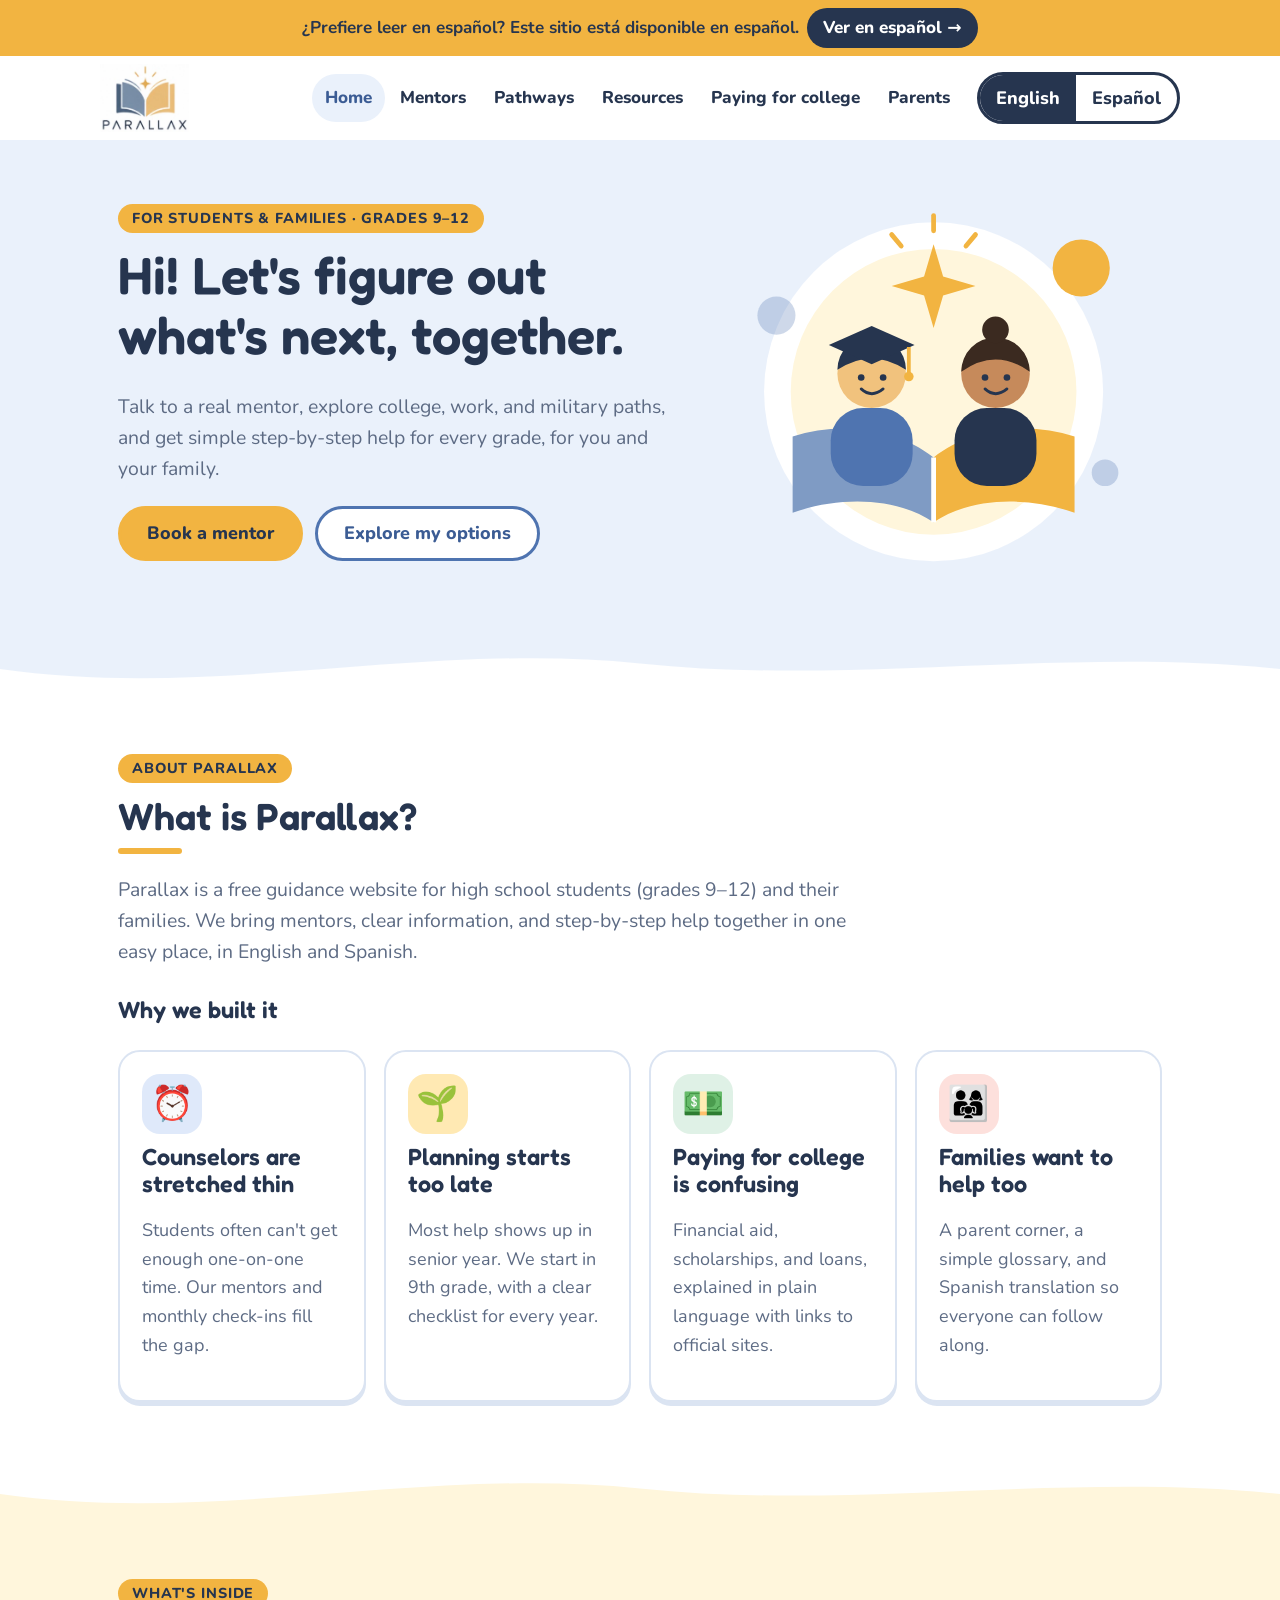
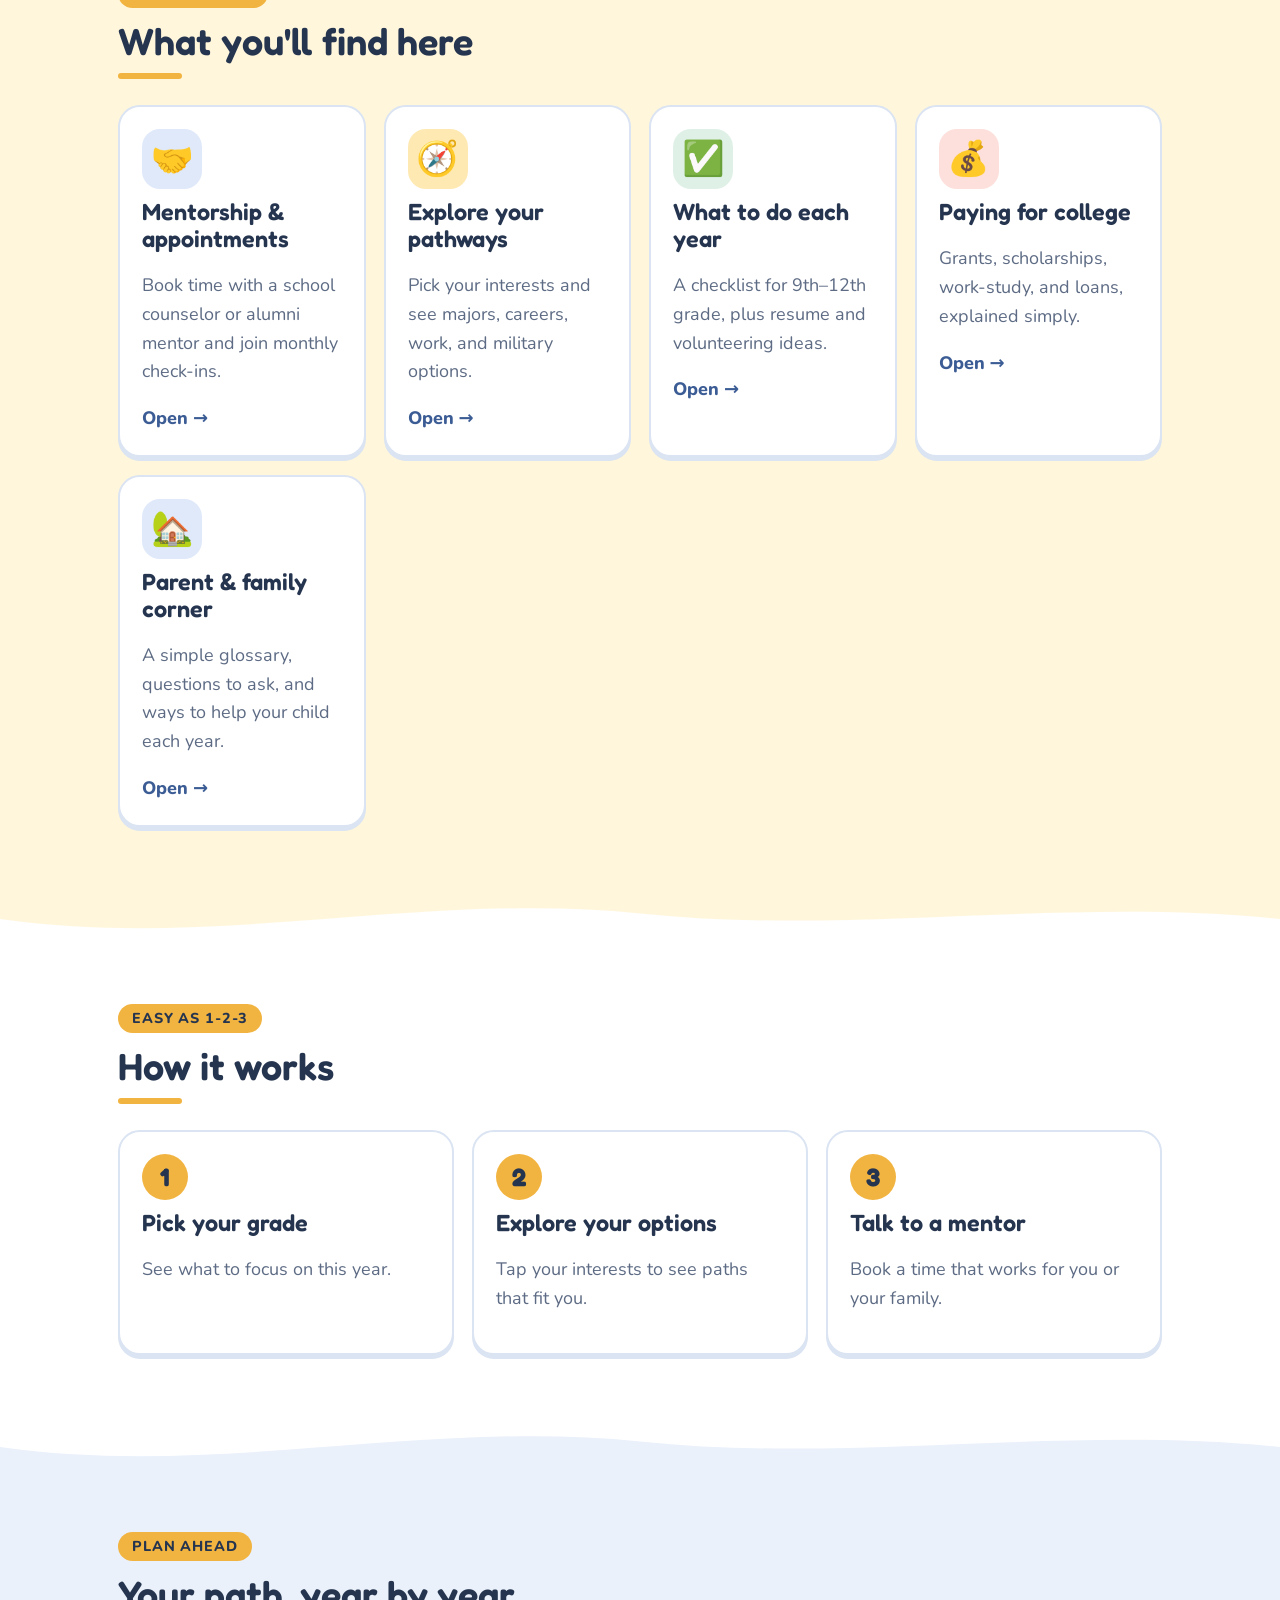
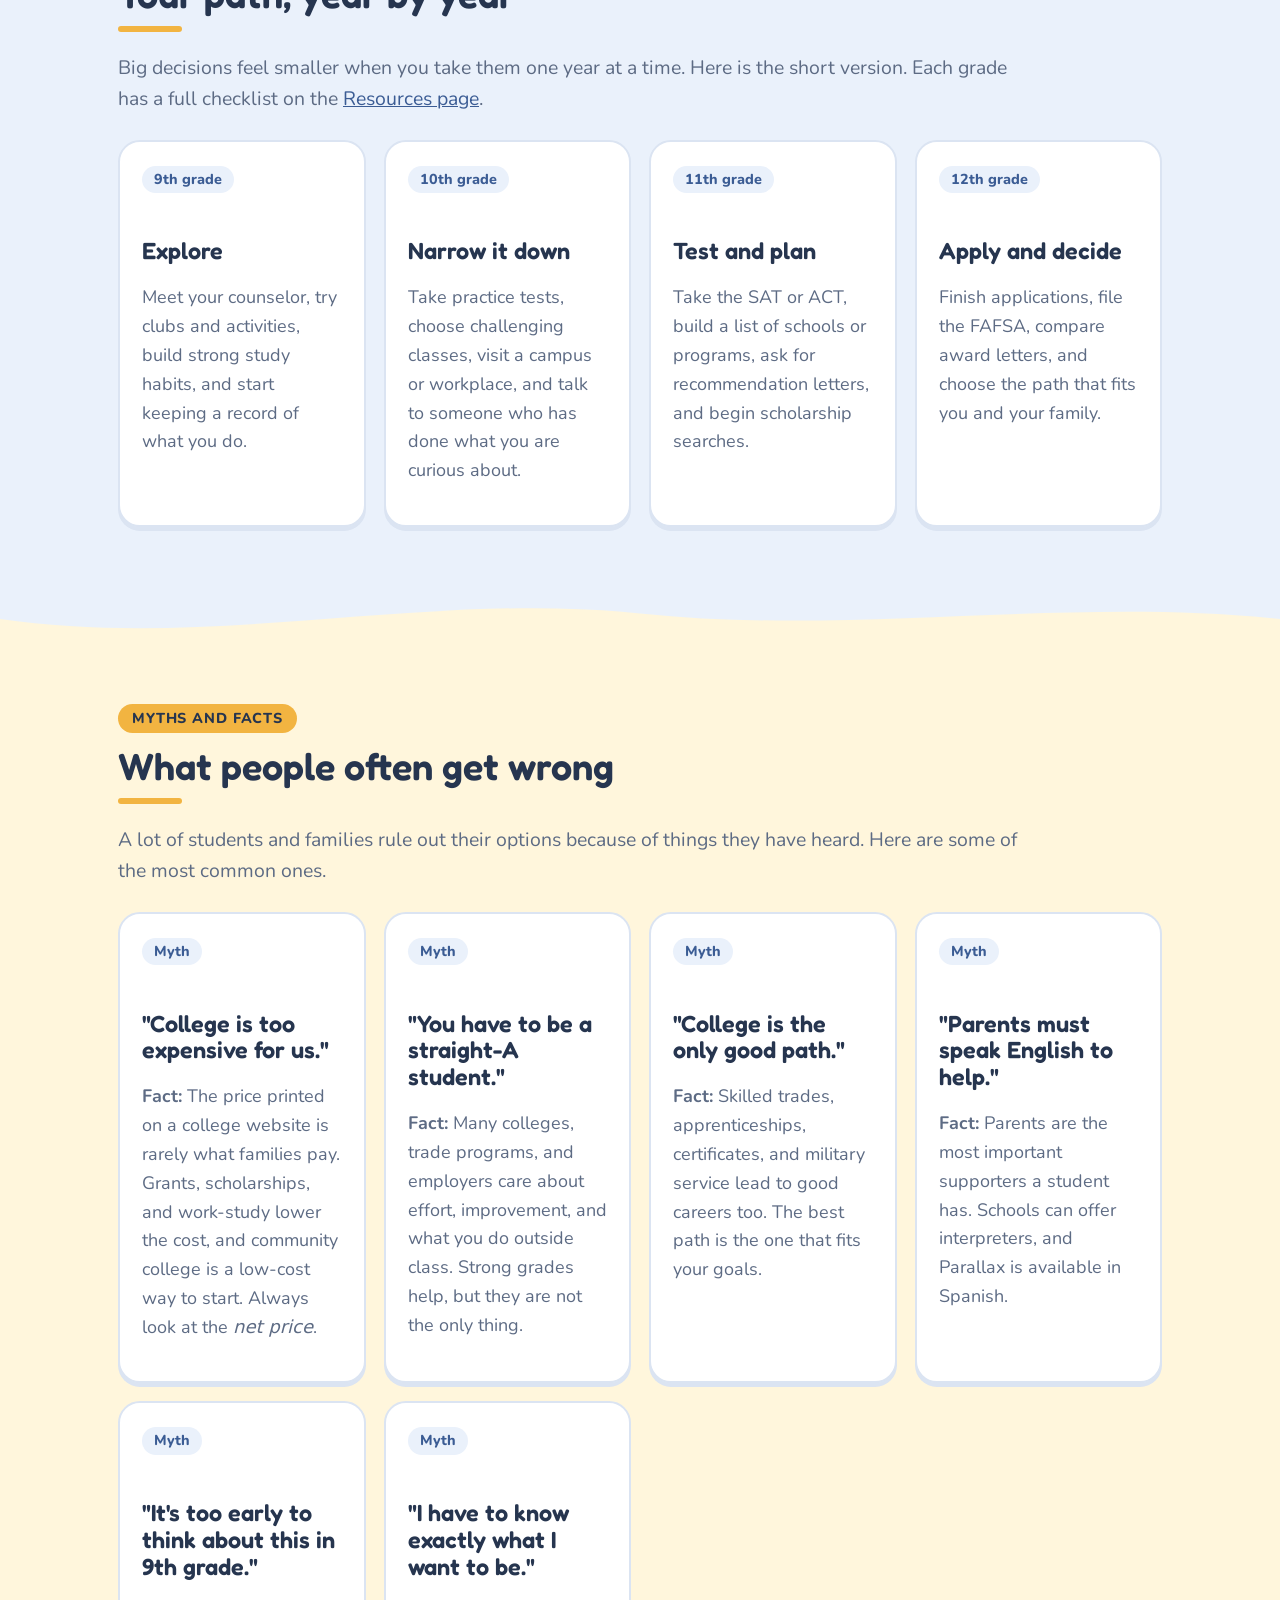
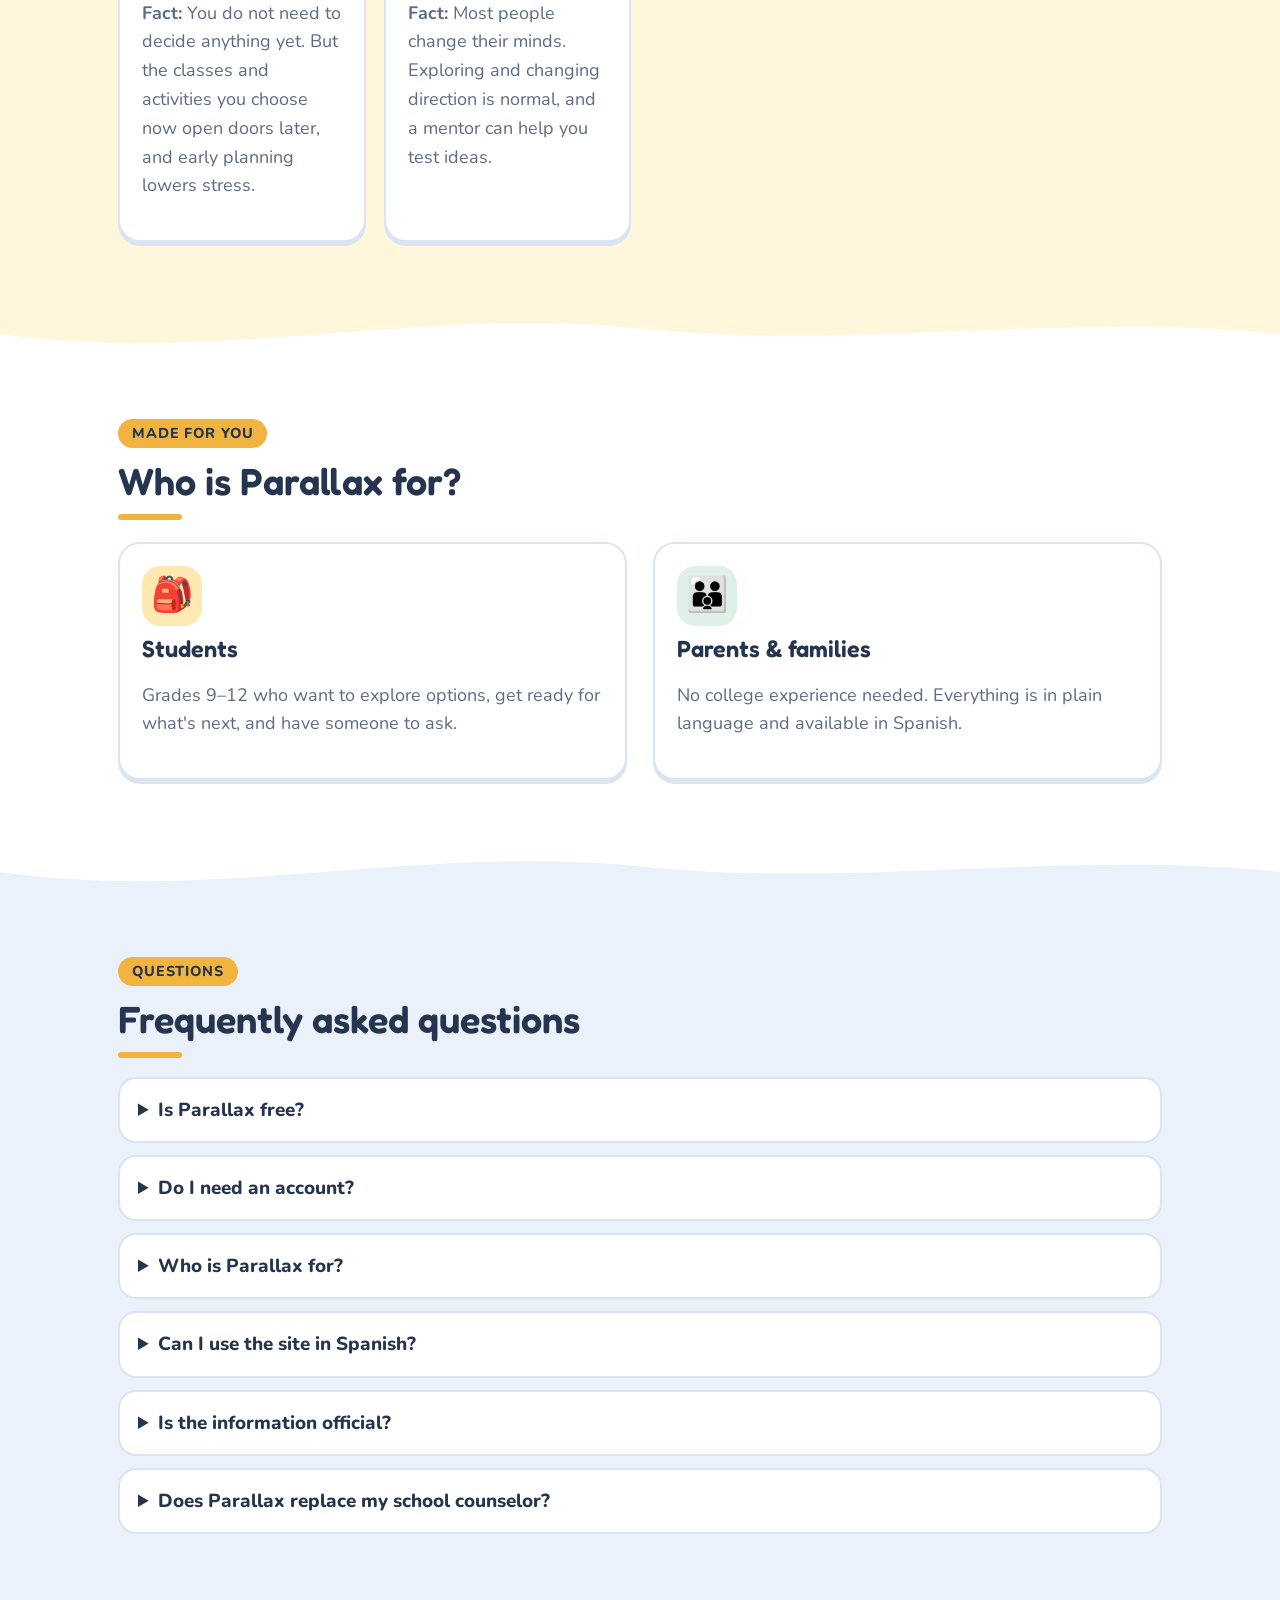
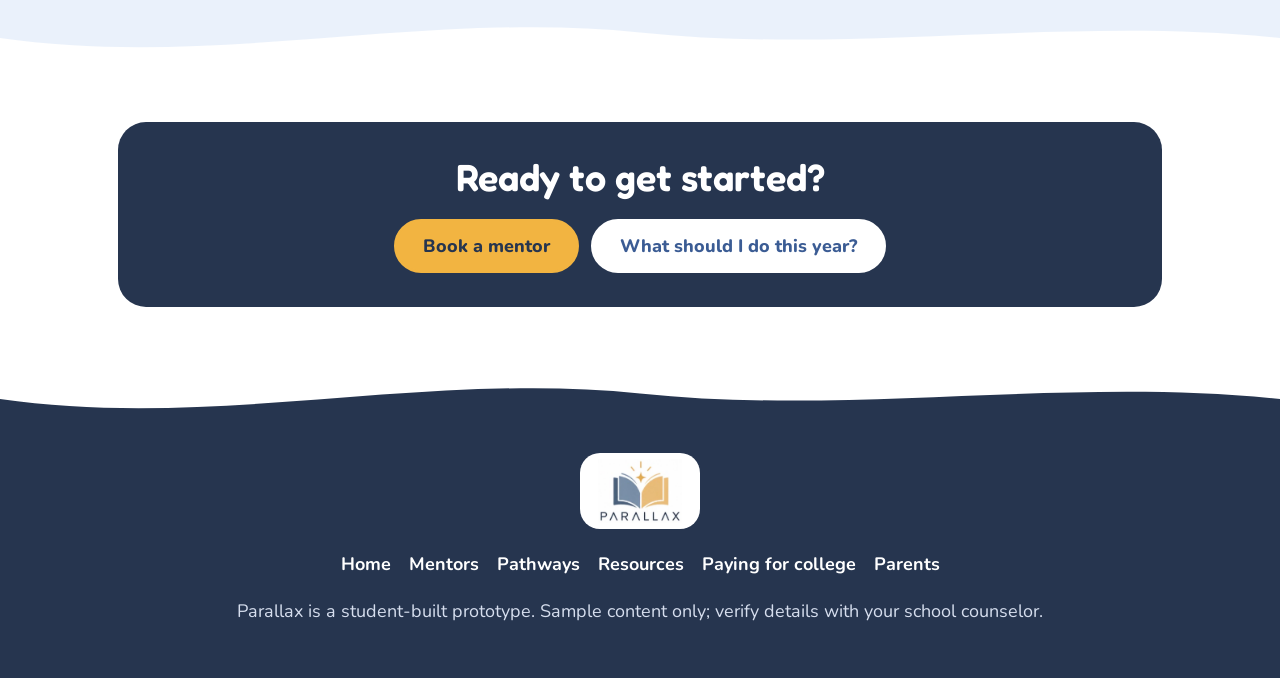
==== commit d777fea0: "Add files via upload" ====
--- a/index.html
+++ b/index.html
@@ -3,155 +3,26 @@
 <head>
 <meta charset="utf-8">
 <meta name="viewport" content="width=device-width, initial-scale=1">
-<title>Parallax – College & Career Guidance</title>
-<meta name="description" content="Free mentorship, pathway exploration, and resources for students and parents, grades 9–12.">
+<title>Parallax</title>
+<meta name="description" content="Free mentorship, pathway exploration, and resources for students and parents, grades 9–12. English and Spanish.">
 <link rel="preconnect" href="https://fonts.googleapis.com">
 <link rel="preconnect" href="https://fonts.gstatic.com" crossorigin>
 <link href="https://fonts.googleapis.com/css2?family=Fredoka:wght@500;600;700&family=Nunito:wght@400;600;700;800&display=swap" rel="stylesheet">
-<link rel="icon" href="logo.png">
-<style>
-:root{
-  --navy:#26354f; --blue:#4f74b0; --blue-d:#3b5c94; --sky:#eaf1fb; --gold:#f2b441; --gold-d:#d99a1e; --butter:#fff6dc;
-  --ink:#26354f; --muted:#5d6b84; --line:#dbe4f2; --card:#fff; --ok:#1f7a4d;
-}
-*{box-sizing:border-box}
-html{font-size:18px;scroll-behavior:smooth}
-body{margin:0;background:#fff;color:var(--ink);font-family:"Nunito",system-ui,-apple-system,"Segoe UI",Arial,sans-serif;line-height:1.6}
-h1,h2,h3{font-family:"Fredoka","Nunito",system-ui,sans-serif;font-weight:600;line-height:1.15;margin:0 0 .5em;color:var(--navy)}
-h1{font-size:2.9rem} h2{font-size:2.1rem} h3{font-size:1.3rem}
-a{color:var(--blue-d)}
-.wrap{max-width:1080px;margin:0 auto;padding:0 18px}
-.skip{position:absolute;left:-999px;top:0;background:var(--navy);color:#fff;padding:10px 14px;z-index:99}
-.skip:focus{left:8px;top:8px}
-:focus-visible{outline:3px solid var(--gold-d);outline-offset:3px}
-
-/* language banner */
-.langbar{background:var(--gold);color:var(--navy);font-weight:700;text-align:center;padding:8px 12px;font-size:.95rem}
-.langbar button{margin-left:8px;background:var(--navy);color:#fff;border:0;border-radius:999px;padding:6px 16px;font:inherit;font-weight:800;cursor:pointer;min-height:40px}
-.langbar button:hover{background:#17223a}
-
-header{position:sticky;top:0;background:#fff;border-bottom:3px solid var(--sky);z-index:10}
-.bar{display:flex;align-items:center;gap:14px;flex-wrap:wrap;padding:8px 0}
-.logo img{height:68px;width:auto;display:block}
-nav{display:flex;gap:2px;flex-wrap:wrap;margin-left:auto}
-nav a{padding:10px 13px;border-radius:999px;text-decoration:none;color:var(--navy);font-weight:800;font-size:.95rem}
-nav a:hover{background:var(--butter)}
-.langsw{display:flex;border:3px solid var(--navy);border-radius:999px;overflow:hidden;background:#fff}
-.langsw button{border:0;background:transparent;color:var(--navy);font:inherit;font-weight:800;padding:8px 16px;min-height:46px;cursor:pointer}
-.langsw button[aria-pressed="true"]{background:var(--navy);color:#fff}
-.langsw button:not([aria-pressed="true"]):hover{background:var(--butter)}
-
-.btn{min-height:52px;padding:10px 26px;border-radius:999px;border:3px solid var(--blue);background:var(--blue);color:#fff;font:inherit;font-weight:800;cursor:pointer;text-decoration:none;display:inline-flex;align-items:center;justify-content:center;gap:8px;transition:transform .15s,box-shadow .15s}
-.btn:hover{background:var(--blue-d);border-color:var(--blue-d);transform:translateY(-2px);box-shadow:0 6px 14px rgba(38,53,79,.2)}
-.btn.gold{background:var(--gold);border-color:var(--gold);color:var(--navy)}
-.btn.gold:hover{background:var(--gold-d);border-color:var(--gold-d)}
-.btn.ghost{background:#fff;color:var(--blue-d)}
-.btn.ghost:hover{background:var(--sky)}
-.btn.sm{min-height:46px;padding:6px 18px;font-size:.92rem}
-
-/* sections */
-section{padding:56px 0 64px}
-.bg-sky{background:var(--sky)} .bg-white{background:#fff} .bg-butter{background:var(--butter)}
-.eyebrow{display:inline-block;background:var(--gold);color:var(--navy);border-radius:999px;padding:3px 14px;font-weight:800;font-size:.8rem;letter-spacing:.06em;text-transform:uppercase;margin-bottom:12px}
-.sec-h h2::after{content:"";display:block;width:64px;height:6px;border-radius:9px;background:var(--gold);margin-top:10px}
-.lead{color:var(--muted);max-width:62ch;font-size:1.08rem}
-.wave{line-height:0}
-.wave svg{display:block;width:100%;height:56px}
-
-.hero{padding:44px 0 56px;background:linear-gradient(180deg,#fff 0,var(--sky) 100%)}
-.hero-grid{display:grid;gap:28px;grid-template-columns:1.1fr .9fr;align-items:center}
-.hero .cta{display:flex;gap:12px;flex-wrap:wrap;margin-top:22px}
-.hero svg.art{width:100%;height:auto;animation:float 6s ease-in-out infinite}
-@keyframes float{50%{transform:translateY(-10px)}}
-@media (prefers-reduced-motion:reduce){.hero svg.art{animation:none}*{transition:none!important}}
-
-.grid{display:grid;gap:18px;grid-template-columns:repeat(auto-fit,minmax(225px,1fr));margin-top:26px}
-.card{background:#fff;border:2px solid var(--line);border-radius:22px;padding:22px;box-shadow:0 4px 0 var(--line)}
-.card.big{text-decoration:none;color:inherit;display:block;transition:transform .15s,box-shadow .15s,border-color .15s}
-.card.big:hover{transform:translateY(-4px) rotate(-.6deg);border-color:var(--gold);box-shadow:0 8px 0 var(--gold)}
-.badge{width:60px;height:60px;border-radius:18px;display:flex;align-items:center;justify-content:center;font-size:1.9rem;margin-bottom:10px}
-.b1{background:#dfe9fa}.b2{background:#ffe9b3}.b3{background:#dff1e6}.b4{background:#fde0dc}
-.tag{display:inline-block;background:var(--sky);color:var(--blue-d);border-radius:999px;padding:2px 12px;font-size:.8rem;font-weight:800;margin-bottom:8px}
-.muted{color:var(--muted)}
-.note{background:#fff;border:2px dashed var(--gold-d);padding:12px 16px;border-radius:16px;margin-top:22px}
-
-.tabs{display:flex;gap:10px;flex-wrap:wrap;margin:22px 0 12px}
-.tab{min-height:50px;padding:8px 22px;border-radius:999px;border:3px solid var(--line);background:#fff;color:var(--navy);font:inherit;font-weight:800;cursor:pointer}
-.tab:hover{border-color:var(--blue)}
-.tab[aria-selected="true"]{background:var(--blue);border-color:var(--blue);color:#fff}
-
-form{display:grid;gap:14px;grid-template-columns:repeat(auto-fit,minmax(230px,1fr));background:#fff;border:2px solid var(--line);border-radius:22px;padding:22px;box-shadow:0 4px 0 var(--line)}
-label{font-weight:800;display:block;margin-bottom:4px}
-input,select,textarea{width:100%;min-height:50px;padding:10px 14px;font:inherit;border:3px solid var(--line);border-radius:14px;background:#fff;color:var(--navy)}
-input:focus,select:focus,textarea:focus{border-color:var(--blue)}
-textarea{min-height:90px}
-.full{grid-column:1/-1}
-.ok{background:#e6f5ec;color:#14532d;border:3px solid var(--ok);padding:14px;border-radius:16px;margin-top:14px}
-
-.chips{display:flex;gap:10px;flex-wrap:wrap;margin:18px 0}
-.chip{min-height:50px;padding:8px 20px;border-radius:999px;border:3px solid var(--blue);background:#fff;color:var(--navy);font:inherit;font-weight:800;cursor:pointer;transition:transform .12s}
-.chip:hover{transform:scale(1.05)}
-.chip[aria-pressed="true"]{background:var(--gold);border-color:var(--gold-d)}
-
-.check{list-style:none;padding:0;margin:0;display:grid;gap:10px}
-.check li{background:#fff;border:2px solid var(--line);border-radius:16px;padding:12px 16px;display:flex;gap:14px;align-items:flex-start}
-.check input{width:28px;height:28px;min-height:0;margin-top:2px;flex:none;accent-color:var(--blue)}
-.check label{font-weight:600;margin:0}
-.check input:checked + label{text-decoration:line-through;color:var(--muted)}
-.progress{height:16px;background:#fff;border:2px solid var(--line);border-radius:99px;overflow:hidden;margin:6px 0 16px}
-.progress div{height:100%;background:linear-gradient(90deg,var(--gold),var(--gold-d));width:0;transition:width .3s}
-
-details{background:#fff;border:2px solid var(--line);border-radius:18px;padding:4px 18px;margin-bottom:12px}
-summary{cursor:pointer;font-weight:800;padding:12px 0;min-height:50px;font-size:1.05rem}
-details[open]{border-color:var(--blue)}
-details[open] summary{color:var(--blue-d)}
-details ul{margin:0 0 12px;padding-left:20px}
-dl{margin:0}dt{font-weight:800;margin-top:12px;color:var(--blue-d)}dd{margin:0 0 6px;color:var(--muted)}
-.mentor-top{display:flex;gap:14px;align-items:center;margin-bottom:8px}
-.mentor-top svg{width:72px;height:72px;flex:none;border-radius:50%}
-.mentor-top h3{margin:0}
-.two{display:grid;gap:26px;grid-template-columns:repeat(auto-fit,minmax(300px,1fr))}
-.sec-art{float:right;width:min(260px,38%);margin:0 0 10px 18px}
-
-footer{background:var(--navy);color:#d6deee;padding:34px 0;text-align:center}
-footer .lg{display:inline-block;background:#fff;border-radius:20px;padding:6px 18px;margin-bottom:12px}
-footer img{height:64px;display:block}
-@media (max-width:760px){h1{font-size:2.2rem}h2{font-size:1.75rem}.hero-grid{grid-template-columns:1fr}nav{display:none}.sec-art{display:none}.logo img{height:56px}}
-@media print{header,.langbar,.cta,form,footer,.wave{display:none}}
-</style>
+<link rel="stylesheet" href="style.css">
 </head>
-<body>
+<body data-page="index">
 <a class="skip" href="#main" data-i18n="skip">Skip to content</a>
-
-<div class="langbar"><span data-i18n="banner_txt">¿Prefiere leer en español? Este sitio está disponible en español.</span><button id="bannerBtn" type="button" data-i18n="banner_btn">Ver en español</button></div>
-<header>
-  <div class="wrap bar">
-    <a class="logo" href="#top" aria-label="Parallax"><img src="logo.png" alt="Parallax logo"></a>
-    <nav aria-label="Main">
-      <a href="#mentors" data-i18n="nav_mentors">Mentors</a>
-      <a href="#pathways" data-i18n="nav_paths">Pathways</a>
-      <a href="#resources" data-i18n="nav_resources">Resources</a>
-      <a href="#money" data-i18n="nav_money">Paying for college</a>
-      <a href="#parents" data-i18n="nav_parents">Parents</a>
-    </nav>
-    <div class="langsw" role="group" aria-label="Language / Idioma">
-      <button type="button" data-l="en" aria-pressed="true">English</button>
-      <button type="button" data-l="es" aria-pressed="false">Español</button>
-    </div>
-  </div>
-</header>
-
+<div id="site-header"></div>
 <main id="main">
-<!-- HERO -->
-<section class="hero" id="top">
+<section class="hero bg-sky" id="top">
   <div class="wrap hero-grid">
     <div>
-      <span class="eyebrow" data-i18n="hero_tag">For students & families · Grades 9–12</span>
-      <h1 data-i18n="hero_h">Hi! Let's figure out what's next, together.</h1>
-      <p class="lead" data-i18n="hero_p">Talk to a real mentor, explore college, work, and military paths, and get simple step-by-step help for every grade, for you and your family.</p>
+      <span class="eyebrow" data-i18n="hero_tag"></span>
+      <h1 data-i18n="hero_h"></h1>
+      <p class="lead" data-i18n="hero_p"></p>
       <div class="cta">
-        <a class="btn gold" href="#mentors" data-i18n="cta1">Book a mentor</a>
-        <a class="btn ghost" href="#pathways" data-i18n="cta2">Explore my options</a>
+        <a class="btn gold" href="mentors.html" data-i18n="cta1"></a>
+        <a class="btn ghost" href="pathways.html" data-i18n="cta2"></a>
       </div>
     </div>
     <div><svg class="art" viewBox="0 0 480 400" role="img" aria-label="Two students reading an open book with a sparkle above">
@@ -179,443 +50,69 @@
   <g stroke="#f2b441" stroke-width="5" stroke-linecap="round"><line x1="240" y1="30" x2="240" y2="46"/><line x1="196" y1="50" x2="206" y2="62"/><line x1="284" y1="50" x2="274" y2="62"/></g>
 </svg></div>
   </div>
+</section>
+
+<section class="bg-white">
   <div class="wrap">
+    <div class="sec-h"><span class="eyebrow" data-i18n="about_eb"></span><h2 data-i18n="about_h"></h2></div>
+    <p class="lead" data-i18n="about_p"></p>
+    <h3 style="margin-top:30px" data-i18n="why_h"></h3>
     <div class="grid">
-      <a class="card big" href="#mentors"><span class="badge b1" aria-hidden="true">🤝</span><h3 data-i18n="q1_h">I want to talk to someone</h3><p class="muted" data-i18n="q1_p">Schedule time with a counselor or alumni mentor.</p></a>
-      <a class="card big" href="#pathways"><span class="badge b2" aria-hidden="true">🧭</span><h3 data-i18n="q2_h">I don't know what I want to do</h3><p class="muted" data-i18n="q2_p">Pick your interests and see majors, careers, and paths.</p></a>
-      <a class="card big" href="#resources"><span class="badge b3" aria-hidden="true">✅</span><h3 data-i18n="q3_h">What should I do this year?</h3><p class="muted" data-i18n="q3_p">A checklist for 9th, 10th, 11th, and 12th grade.</p></a>
-      <a class="card big" href="#money"><span class="badge b4" aria-hidden="true">💵</span><h3 data-i18n="q4_h">How do we pay for college?</h3><p class="muted" data-i18n="q4_p">Financial aid, scholarships, and loans explained simply.</p></a>
+      <div class="card"><span class="badge b1" aria-hidden="true">⏰</span><h3 data-i18n="why1_h"></h3><p class="muted" data-i18n="why1_p"></p></div>
+      <div class="card"><span class="badge b2" aria-hidden="true">🌱</span><h3 data-i18n="why2_h"></h3><p class="muted" data-i18n="why2_p"></p></div>
+      <div class="card"><span class="badge b3" aria-hidden="true">💵</span><h3 data-i18n="why3_h"></h3><p class="muted" data-i18n="why3_p"></p></div>
+      <div class="card"><span class="badge b4" aria-hidden="true">👨‍👩‍👧</span><h3 data-i18n="why4_h"></h3><p class="muted" data-i18n="why4_p"></p></div>
     </div>
   </div>
 </section>
 
-<div class="wave" style="background:#eaf1fb" aria-hidden="true"><svg viewBox="0 0 1440 80" preserveAspectRatio="none"><path d="M0,40 C240,84 480,0 720,32 C960,64 1200,8 1440,40 L1440,80 L0,80 Z" fill="#ffffff"/></svg></div>
-<!-- MENTORS -->
-<section id="mentors" class="bg-white">
+<section class="bg-butter">
   <div class="wrap">
-    <div class="sec-h"><span class="eyebrow" data-i18n="eb_m"></span><h2 data-i18n="m_h">Mentorship & appointments</h2></div>
-    <p class="lead" data-i18n="m_p">Explore your interests, talk about concerns, learn your options, and build a relationship with someone who can guide you, starting early, not just senior year.</p>
-
-    <div class="tabs" role="group" aria-label="Mentor type" id="mentorFilter"></div>
-    <div class="grid" id="mentorGrid"></div>
-    <p class="note" data-i18n="m_sample">Sample mentors shown. Real counselor and alumni profiles will be added by your school.</p>
-
-    <div class="two" style="margin-top:36px">
-      <div>
-        <h3 data-i18n="req_h">Request an appointment</h3>
-        <form id="apptForm">
-          <div><label for="fName" data-i18n="f_name">Name</label><input id="fName" required autocomplete="name"></div>
-          <div><label for="fRole" data-i18n="f_role">I am a…</label>
-            <select id="fRole"><option value="student" data-i18n="role_s">Student</option><option value="parent" data-i18n="role_p">Parent / guardian</option></select></div>
-          <div><label for="fGrade" data-i18n="f_grade">Grade</label>
-            <select id="fGrade"><option>9</option><option>10</option><option>11</option><option>12</option></select></div>
-          <div><label for="fMentor" data-i18n="f_mentor">Mentor</label><select id="fMentor"></select></div>
-          <div><label for="fDate" data-i18n="f_date">Preferred date</label><input id="fDate" type="date" required></div>
-          <div><label for="fFormat" data-i18n="f_format">Format</label>
-            <select id="fFormat"><option value="online" data-i18n="fmt_o">Online (video call)</option><option value="person" data-i18n="fmt_p">In person</option></select></div>
-          <div><label for="fLang" data-i18n="f_lang">Language for the meeting</label>
-            <select id="fLang"><option value="en">English</option><option value="es">Español</option></select></div>
-          <div><label for="fContact" data-i18n="f_contact">Email or phone</label><input id="fContact" required></div>
-          <div class="full"><label for="fTopic" data-i18n="f_topic">What would you like to talk about?</label>
-            <textarea id="fTopic" data-i18n-ph="f_topic_ph" placeholder="Example: I'm not sure what major to pick."></textarea></div>
-          <div class="full"><button class="btn" type="submit" data-i18n="f_submit">Send request</button></div>
-        </form>
-        <div id="apptOk" class="ok" role="status" hidden></div>
-      </div>
-      <div>
-        <h3 data-i18n="mon_h">Monthly check-in meetings</h3>
-        <p class="muted" data-i18n="mon_p">Every student meets with a mentor once a month. Parents are welcome to join. Add the recurring meeting to your calendar:</p>
-        <div class="card">
-          <strong data-i18n="mon_when">First Tuesday of every month · 4:00 PM</strong>
-          <p class="muted" style="margin:.4rem 0 1rem" data-i18n="mon_where">Counseling office or online link (set by your school)</p>
-          <button class="btn ghost" id="icsBtn" data-i18n="mon_ics">Add to my calendar (.ics)</button>
-        </div>
-        <h3 style="margin-top:22px" data-i18n="ask_h">Good things to bring up</h3>
-        <ul class="muted"><li data-i18n="ask1">What I enjoy and what I'm good at</li><li data-i18n="ask2">Classes I should take next</li><li data-i18n="ask3">Worries about cost or about being first in my family to go</li><li data-i18n="ask4">Jobs, trades, military, or gap-year options</li></ul>
-      </div>
+    <div class="sec-h"><span class="eyebrow" data-i18n="offer_eb"></span><h2 data-i18n="offer_h"></h2></div>
+    <div class="grid">
+      <a class="card big linkcard" href="mentors.html"><span class="badge b1" aria-hidden="true">🤝</span><h3><span data-i18n="m_h"></span></h3><p class="muted" data-i18n="off1_p"></p><span class="go" data-i18n="off_go"></span></a>
+      <a class="card big linkcard" href="pathways.html"><span class="badge b2" aria-hidden="true">🧭</span><h3><span data-i18n="p_h"></span></h3><p class="muted" data-i18n="off2_p"></p><span class="go" data-i18n="off_go"></span></a>
+      <a class="card big linkcard" href="resources.html"><span class="badge b3" aria-hidden="true">✅</span><h3><span data-i18n="r_h"></span></h3><p class="muted" data-i18n="off3_p"></p><span class="go" data-i18n="off_go"></span></a>
+      <a class="card big linkcard" href="money.html"><span class="badge b4" aria-hidden="true">💰</span><h3><span data-i18n="nav_money"></span></h3><p class="muted" data-i18n="off4_p"></p><span class="go" data-i18n="off_go"></span></a>
+      <a class="card big linkcard" href="parents.html"><span class="badge b1" aria-hidden="true">🏡</span><h3><span data-i18n="pa_h"></span></h3><p class="muted" data-i18n="off5_p"></p><span class="go" data-i18n="off_go"></span></a>
     </div>
   </div>
 </section>
 
-<div class="wave" style="background:#ffffff" aria-hidden="true"><svg viewBox="0 0 1440 80" preserveAspectRatio="none"><path d="M0,40 C240,84 480,0 720,32 C960,64 1200,8 1440,40 L1440,80 L0,80 Z" fill="#fff6dc"/></svg></div>
-<!-- PATHWAYS -->
-<section id="pathways" class="bg-butter">
+<section class="bg-white">
   <div class="wrap">
-    <div class="sec-h"><span class="eyebrow" data-i18n="eb_p"></span><h2 data-i18n="p_h">Explore your pathways</h2></div>
-    <svg class="sec-art" viewBox="0 0 300 200" role="img" aria-label="A winding road to a flag"><path d="M20,178 C110,178 70,100 150,100 S230,40 270,40" stroke="#4f74b0" stroke-width="22" fill="none" stroke-linecap="round"/><path d="M20,178 C110,178 70,100 150,100 S230,40 270,40" stroke="#fff" stroke-width="3" stroke-dasharray="3 14" fill="none" stroke-linecap="round"/><circle cx="20" cy="178" r="13" fill="#f2b441"/><line x1="270" y1="40" x2="270" y2="6" stroke="#26354f" stroke-width="4"/><path d="M270,6 L296,16 L270,26 Z" fill="#f2b441"/></svg>
-    <p class="lead" data-i18n="p_p">There is no single "right" path. Tap everything that sounds interesting to you.</p>
-    <div class="chips" id="interestChips" role="group" aria-label="Interests"></div>
-    <div id="pathResults" aria-live="polite"></div>
-
-    <h3 style="margin-top:36px" data-i18n="pt_h">The four main routes</h3>
-    <div class="grid" id="routes"></div>
-  </div>
-</section>
-
-<div class="wave" style="background:#fff6dc" aria-hidden="true"><svg viewBox="0 0 1440 80" preserveAspectRatio="none"><path d="M0,40 C240,84 480,0 720,32 C960,64 1200,8 1440,40 L1440,80 L0,80 Z" fill="#eaf1fb"/></svg></div>
-<!-- RESOURCES BY GRADE -->
-<section id="resources" class="bg-sky">
-  <div class="wrap">
-    <div class="sec-h"><span class="eyebrow" data-i18n="eb_r"></span><h2 data-i18n="r_h">What to do each year</h2></div>
-    <p class="lead" data-i18n="r_p">Pick your grade. Check items off as you go. Your progress is saved on this device.</p>
-    <div class="tabs" role="tablist" aria-label="Grade" id="gradeTabs"></div>
-    <div id="gradePanel" role="tabpanel"></div>
-
-    <div class="two" style="margin-top:40px">
-      <div>
-        <h3 data-i18n="res_h">Build your resume</h3>
-        <p class="muted" data-i18n="res_p">Colleges and employers look for what you do outside class, not only grades.</p>
-        <ul id="resumeList"></ul>
-      </div>
-      <div>
-        <h3 data-i18n="act_h">After-school & volunteering ideas</h3>
-        <ul id="actList"></ul>
-        <p><a href="https://www.volunteermatch.org" target="_blank" rel="noopener" data-i18n="act_link">Find volunteer opportunities near you ↗</a></p>
-      </div>
+    <div class="sec-h"><span class="eyebrow" data-i18n="how_eb"></span><h2 data-i18n="how_h"></h2></div>
+    <div class="steps">
+      <div class="step"><h3 data-i18n="how1_h"></h3><p class="muted" data-i18n="how1_p"></p></div>
+      <div class="step"><h3 data-i18n="how2_h"></h3><p class="muted" data-i18n="how2_p"></p></div>
+      <div class="step"><h3 data-i18n="how3_h"></h3><p class="muted" data-i18n="how3_p"></p></div>
     </div>
   </div>
 </section>
 
-<div class="wave" style="background:#eaf1fb" aria-hidden="true"><svg viewBox="0 0 1440 80" preserveAspectRatio="none"><path d="M0,40 C240,84 480,0 720,32 C960,64 1200,8 1440,40 L1440,80 L0,80 Z" fill="#ffffff"/></svg></div>
-<!-- MONEY -->
-<section id="money" class="bg-white">
+<section class="bg-sky"><div class="wrap prose" data-block="home.timeline"></div></section>
+
+<section class="bg-butter"><div class="wrap prose" data-block="home.myths"></div></section>
+
+<section class="bg-white">
   <div class="wrap">
-    <div class="sec-h"><span class="eyebrow" data-i18n="eb_mo"></span><h2 data-i18n="mo_h">Paying for college, explained</h2></div>
-    <p class="lead" data-i18n="mo_p">Start with free money (grants and scholarships), then work, and only then loans. Never pay to file the FAFSA, it is free.</p>
-    <div id="moneyList" style="margin-top:20px"></div>
-  </div>
+    <div class="sec-h"><span class="eyebrow" data-i18n="who_eb"></span><h2 data-i18n="who_h"></h2></div>
+    <div class="two" style="margin-top:22px">
+      <div class="card"><span class="badge b2" aria-hidden="true">🎒</span><h3 data-i18n="who1_h"></h3><p class="muted" data-i18n="who1_p"></p></div>
+      <div class="card"><span class="badge b3" aria-hidden="true">👪</span><h3 data-i18n="who2_h"></h3><p class="muted" data-i18n="who2_p"></p></div>
+    </div>
+</div>
 </section>
 
-<div class="wave" style="background:#ffffff" aria-hidden="true"><svg viewBox="0 0 1440 80" preserveAspectRatio="none"><path d="M0,40 C240,84 480,0 720,32 C960,64 1200,8 1440,40 L1440,80 L0,80 Z" fill="#fff6dc"/></svg></div>
-<!-- PARENTS -->
-<section id="parents" class="bg-butter">
-  <div class="wrap">
-    <div class="sec-h"><span class="eyebrow" data-i18n="eb_pa"></span><h2 data-i18n="pa_h">Parent & family corner</h2></div>
-    <p class="lead" data-i18n="pa_p">You do not need to know the college system to help. These are the words and questions that matter most.</p>
-    <div class="two">
-      <div><h3 data-i18n="gl_h">Simple glossary</h3><dl id="glossary"></dl></div>
-      <div>
-        <h3 data-i18n="q_h">Questions to ask the counselor</h3>
-        <ul id="parentQs"></ul>
-        <div class="note" data-i18n="pa_acct">Coming soon: family accounts, so parents can join meetings and read what was discussed.</div>
-      </div>
-    </div>
-  </div>
-</section>
+<section class="bg-sky"><div class="wrap prose" data-block="home.faq"></div></section>
 
-<div class="wave" style="background:#fff6dc" aria-hidden="true"><svg viewBox="0 0 1440 80" preserveAspectRatio="none"><path d="M0,40 C240,84 480,0 720,32 C960,64 1200,8 1440,40 L1440,80 L0,80 Z" fill="#eaf1fb"/></svg></div>
-<!-- KEY DATES -->
-<section id="dates" class="bg-sky">
-  <div class="wrap">
-    <div class="sec-h"><span class="eyebrow" data-i18n="eb_d"></span><h2 data-i18n="d_h">Dates to remember</h2></div>
-    <div class="grid" id="dateGrid"></div>
-    <p class="note" data-i18n="d_note">Dates change each year. Always confirm on the official website or with your counselor.</p>
-  </div>
-</section>
+<section class="bg-white"><div class="wrap"><div class="cta-band" style="margin-top:0">
+      <h2 data-i18n="ready_h"></h2>
+      <div class="cta"><a class="btn gold" href="mentors.html" data-i18n="cta1"></a><a class="btn ghost" href="resources.html" data-i18n="q3_h"></a></div>
+    </div></div></section>
 </main>
-
-<footer>
-  <div class="wrap">
-    <div class="lg"><img src="logo.png" alt="Parallax"></div>
-    <p data-i18n="foot">Parallax is a student-built prototype. Sample content only; verify details with your school counselor.</p>
-  </div>
-</footer>
-
-<script>
-/* ====== CONFIG ====== */
-// Optional: paste a Formspree (or similar) URL to receive appointment requests by email.
-const FORM_ENDPOINT = "";   // e.g. "https://formspree.io/f/xxxxxxx"
-
-/* ====== SAFE STORAGE ====== */
-const store = {
-  get(k,d){try{const v=localStorage.getItem(k);return v===null?d:JSON.parse(v)}catch(e){return d}},
-  set(k,v){try{localStorage.setItem(k,JSON.stringify(v))}catch(e){}}
-};
-
-/* ====== STATIC TRANSLATIONS ====== */
-const T = {
-en:{banner_txt:"¿Prefiere leer en español? Este sitio está disponible en español.",banner_btn:"Ver en español →",eb_m:"Talk to someone",eb_p:"Find your path",eb_r:"Year by year",eb_mo:"Money matters",eb_pa:"For families",eb_d:"Mark your calendar",skip:"Skip to content",nav_mentors:"Mentors",nav_paths:"Pathways",nav_resources:"Resources",nav_money:"Paying for college",nav_parents:"Parents",
-hero_tag:"For students & families · Grades 9–12",hero_h:"Hi! Let's figure out what's next, together.",hero_p:"Talk to a real mentor, explore college, work, and military paths, and get simple step-by-step help for every grade, for you and your family.",
-cta1:"Book a mentor",cta2:"Explore my options",
-q1_h:"I want to talk to someone",q1_p:"Schedule time with a counselor or alumni mentor.",q2_h:"I don't know what I want to do",q2_p:"Pick your interests and see majors, careers, and paths.",q3_h:"What should I do this year?",q3_p:"A checklist for 9th, 10th, 11th, and 12th grade.",q4_h:"How do we pay for college?",q4_p:"Financial aid, scholarships, and loans explained simply.",
-m_h:"Mentorship & appointments",m_p:"Explore your interests, talk about concerns, learn your options, and build a relationship with someone who can guide you, starting early, not just senior year.",m_sample:"Sample mentors shown. Real counselor and alumni profiles will be added by your school.",
-req_h:"Request an appointment",f_name:"Name",f_role:"I am a…",role_s:"Student",role_p:"Parent / guardian",f_grade:"Grade",f_mentor:"Mentor",f_date:"Preferred date",f_format:"Format",fmt_o:"Online (video call)",fmt_p:"In person",f_lang:"Language for the meeting",f_contact:"Email or phone",f_topic:"What would you like to talk about?",f_topic_ph:"Example: I'm not sure what major to pick.",f_submit:"Send request",
-mon_h:"Monthly check-in meetings",mon_p:"Every student meets with a mentor once a month. Parents are welcome to join. Add the recurring meeting to your calendar:",mon_when:"First Tuesday of every month · 4:00 PM",mon_where:"Counseling office or online link (set by your school)",mon_ics:"Add to my calendar (.ics)",
-ask_h:"Good things to bring up",ask1:"What I enjoy and what I'm good at",ask2:"Classes I should take next",ask3:"Worries about cost or about being first in my family to go",ask4:"Jobs, trades, military, or gap-year options",
-p_h:"Explore your pathways",p_p:"There is no single \"right\" path. Tap everything that sounds interesting to you.",pt_h:"The four main routes",
-r_h:"What to do each year",r_p:"Pick your grade. Check items off as you go. Your progress is saved on this device.",res_h:"Build your resume",res_p:"Colleges and employers look for what you do outside class, not only grades.",act_h:"After-school & volunteering ideas",act_link:"Find volunteer opportunities near you ↗",
-mo_h:"Paying for college, explained",mo_p:"Start with free money (grants and scholarships), then work, and only then loans. Never pay to file the FAFSA, it is free.",
-pa_h:"Parent & family corner",pa_p:"You do not need to know the college system to help. These are the words and questions that matter most.",gl_h:"Simple glossary",q_h:"Questions to ask the counselor",pa_acct:"Coming soon: family accounts, so parents can join meetings and read what was discussed.",
-d_h:"Dates to remember",d_note:"Dates change each year. Always confirm on the official website or with your counselor.",
-foot:"Parallax is a student-built prototype. Sample content only; verify details with your school counselor."},
-es:{banner_txt:"Prefer English? This site is available in English.",banner_btn:"View in English →",eb_m:"Habla con alguien",eb_p:"Encuentra tu camino",eb_r:"Año por año",eb_mo:"Sobre el dinero",eb_pa:"Para las familias",eb_d:"Marca tu calendario",skip:"Saltar al contenido",nav_mentors:"Mentores",nav_paths:"Caminos",nav_resources:"Recursos",nav_money:"Pagar la universidad",nav_parents:"Padres",
-hero_tag:"Para estudiantes y familias · Grados 9–12",hero_h:"¡Hola! Descubramos juntos qué sigue.",hero_p:"Habla con un mentor real, explora caminos hacia la universidad, el trabajo y el ejército, y recibe ayuda paso a paso para cada grado, para ti y tu familia.",
-cta1:"Reservar un mentor",cta2:"Explorar mis opciones",
-q1_h:"Quiero hablar con alguien",q1_p:"Agenda una cita con un consejero o un mentor egresado.",q2_h:"No sé qué quiero hacer",q2_p:"Elige tus intereses y mira carreras, profesiones y caminos.",q3_h:"¿Qué debo hacer este año?",q3_p:"Una lista para 9.º, 10.º, 11.º y 12.º grado.",q4_h:"¿Cómo pagamos la universidad?",q4_p:"Ayuda financiera, becas y préstamos explicados fácilmente.",
-m_h:"Mentoría y citas",m_p:"Explora tus intereses, habla de tus preocupaciones, conoce tus opciones y crea una relación con alguien que te guíe, desde temprano, no solo en el último año.",m_sample:"Se muestran mentores de ejemplo. Tu escuela agregará los perfiles reales de consejeros y egresados.",
-req_h:"Solicitar una cita",f_name:"Nombre",f_role:"Soy…",role_s:"Estudiante",role_p:"Padre / madre / tutor",f_grade:"Grado",f_mentor:"Mentor",f_date:"Fecha preferida",f_format:"Formato",fmt_o:"En línea (videollamada)",fmt_p:"En persona",f_lang:"Idioma de la reunión",f_contact:"Correo o teléfono",f_topic:"¿De qué te gustaría hablar?",f_topic_ph:"Ejemplo: No estoy seguro de qué carrera elegir.",f_submit:"Enviar solicitud",
-mon_h:"Reuniones mensuales",mon_p:"Cada estudiante se reúne con un mentor una vez al mes. Los padres pueden unirse. Agrega la reunión recurrente a tu calendario:",mon_when:"Primer martes de cada mes · 4:00 p. m.",mon_where:"Oficina de consejería o enlace en línea (lo define tu escuela)",mon_ics:"Agregar a mi calendario (.ics)",
-ask_h:"Temas para tratar",ask1:"Lo que me gusta y en lo que soy bueno",ask2:"Qué clases debo tomar después",ask3:"Preocupaciones por el costo o por ser el primero de la familia en ir",ask4:"Trabajos, oficios, ejército o un año sabático",
-p_h:"Explora tus caminos",p_p:"No existe un único camino \"correcto\". Toca todo lo que te llame la atención.",pt_h:"Los cuatro caminos principales",
-r_h:"Qué hacer cada año",r_p:"Elige tu grado. Marca cada tarea al terminarla. Tu progreso se guarda en este dispositivo.",res_h:"Crea tu currículum",res_p:"Las universidades y los empleadores valoran lo que haces fuera de clase, no solo las calificaciones.",act_h:"Actividades extracurriculares y voluntariado",act_link:"Encuentra oportunidades de voluntariado cerca de ti ↗",
-mo_h:"Cómo pagar la universidad",mo_p:"Empieza con dinero gratis (subvenciones y becas), luego trabajo, y solo al final préstamos. Nunca pagues por llenar la FAFSA: es gratis.",
-pa_h:"Rincón para padres y familias",pa_p:"No necesita conocer el sistema universitario para ayudar. Estas son las palabras y preguntas más importantes.",gl_h:"Glosario sencillo",q_h:"Preguntas para el consejero",pa_acct:"Próximamente: cuentas familiares, para que los padres puedan unirse a las reuniones y leer lo que se habló.",
-d_h:"Fechas importantes",d_note:"Las fechas cambian cada año. Confírmalas siempre en el sitio oficial o con tu consejero.",
-foot:"Parallax es un prototipo creado por estudiantes. Contenido de ejemplo; verifica los detalles con tu consejero escolar."}
-};
-
-/* ====== DATA (bilingual pairs) ====== */
-const MENTORS = [
- {av:{bg:"#dfe9fa",skin:"#e0ac85",hair:"#3b2a20",shirt:"#4f74b0",long:true},name:"Ms. Rivera",type:"counselor",role:{en:"School counselor · All pathways",es:"Consejera escolar · Todos los caminos"},langs:"EN · ES",avail:{en:"Mon & Wed afternoons",es:"Lunes y miércoles por la tarde"}},
- {av:{bg:"#ffe9b3",skin:"#c68a5b",hair:"#26354f",shirt:"#26354f"},name:"Daniel Ortiz",type:"alumni",role:{en:"Alumnus · Engineering, state university",es:"Egresado · Ingeniería, universidad estatal"},langs:"EN · ES",avail:{en:"Tue evenings (online)",es:"Martes por la noche (en línea)"}},
- {av:{bg:"#dff1e6",skin:"#b97b50",hair:"#1d1d2b",shirt:"#f2b441",long:true},name:"Priya Shah",type:"alumni",role:{en:"Alumna · Community college → Nursing",es:"Egresada · Colegio comunitario → Enfermería"},langs:"EN",avail:{en:"Thu evenings (online)",es:"Jueves por la noche (en línea)"}},
- {av:{bg:"#fde0dc",skin:"#f1c27d",hair:"#5a3a22",shirt:"#7f9bc4"},name:"Marcus Lee",type:"alumni",role:{en:"Alumnus · Skilled trades & military",es:"Egresado · Oficios y ejército"},langs:"EN",avail:{en:"Saturday mornings",es:"Sábados por la mañana"}}
-];
-const MENTOR_FILTERS = [["all",{en:"All",es:"Todos"}],["counselor",{en:"Counselors",es:"Consejeros"}],["alumni",{en:"Alumni",es:"Egresados"}]];
-
-const INTERESTS = {
- tech:{label:{en:"💻 Technology",es:"💻 Tecnología"},
-   majors:{en:"Computer Science, Information Systems, Cybersecurity",es:"Ciencias de la Computación, Sistemas de Información, Ciberseguridad"},
-   careers:{en:"Software developer, data analyst, IT specialist",es:"Desarrollador de software, analista de datos, especialista en TI"},
-   work:{en:"IT certificates (CompTIA), coding bootcamps, apprenticeships",es:"Certificados de TI (CompTIA), bootcamps de programación, aprendizajes"},
-   mil:{en:"Cyber operations, communications, IT specialist",es:"Operaciones cibernéticas, comunicaciones, especialista en TI"}},
- health:{label:{en:"🩺 Health",es:"🩺 Salud"},
-   majors:{en:"Nursing, Public Health, Biology, Kinesiology",es:"Enfermería, Salud Pública, Biología, Kinesiología"},
-   careers:{en:"Nurse, physical therapist, dental hygienist, doctor",es:"Enfermero/a, fisioterapeuta, higienista dental, médico/a"},
-   work:{en:"CNA, EMT, medical assistant, pharmacy tech programs",es:"Programas de asistente de enfermería, paramédico, asistente médico, técnico de farmacia"},
-   mil:{en:"Medic, health-care specialist",es:"Paramédico, especialista en atención médica"}},
- business:{label:{en:"📈 Business",es:"📈 Negocios"},
-   majors:{en:"Business, Accounting, Marketing, Economics, Finance",es:"Administración, Contabilidad, Mercadotecnia, Economía, Finanzas"},
-   careers:{en:"Accountant, marketer, entrepreneur, financial analyst",es:"Contador/a, mercadólogo/a, emprendedor/a, analista financiero"},
-   work:{en:"Entry-level office jobs, sales, small-business start-up",es:"Empleos de oficina, ventas, iniciar un negocio pequeño"},
-   mil:{en:"Logistics, finance, human resources",es:"Logística, finanzas, recursos humanos"}},
- arts:{label:{en:"🎨 Arts & Design",es:"🎨 Arte y Diseño"},
-   majors:{en:"Graphic Design, Film, Architecture, Music, Communications",es:"Diseño Gráfico, Cine, Arquitectura, Música, Comunicación"},
-   careers:{en:"Designer, video editor, architect, musician",es:"Diseñador/a, editor/a de video, arquitecto/a, músico/a"},
-   work:{en:"Freelance, portfolio-based jobs, design certificates",es:"Trabajo independiente, empleos con portafolio, certificados de diseño"},
-   mil:{en:"Public affairs, media, graphics",es:"Asuntos públicos, medios, gráficos"}},
- trades:{label:{en:"🔧 Building & Trades",es:"🔧 Construcción y Oficios"},
-   majors:{en:"Construction Management, Engineering Technology",es:"Gestión de Construcción, Tecnología de Ingeniería"},
-   careers:{en:"Electrician, welder, HVAC technician, mechanic",es:"Electricista, soldador, técnico de aire acondicionado, mecánico"},
-   work:{en:"Paid apprenticeships, trade school, union programs",es:"Aprendizajes pagados, escuelas técnicas, programas sindicales"},
-   mil:{en:"Engineering, mechanics, construction",es:"Ingeniería, mecánica, construcción"}},
- helping:{label:{en:"🍎 Helping & Teaching",es:"🍎 Ayudar y Enseñar"},
-   majors:{en:"Education, Social Work, Psychology",es:"Educación, Trabajo Social, Psicología"},
-   careers:{en:"Teacher, counselor, social worker, coach",es:"Maestro/a, consejero/a, trabajador/a social, entrenador/a"},
-   work:{en:"Teaching assistant, childcare, community programs",es:"Asistente de maestro, cuidado infantil, programas comunitarios"},
-   mil:{en:"Chaplain assistant, training, human services",es:"Asistente de capellán, capacitación, servicios humanos"}},
- science:{label:{en:"🔬 Science",es:"🔬 Ciencias"},
-   majors:{en:"Chemistry, Biology, Environmental Science, Physics",es:"Química, Biología, Ciencias Ambientales, Física"},
-   careers:{en:"Lab technician, researcher, environmental scientist",es:"Técnico/a de laboratorio, investigador/a, científico/a ambiental"},
-   work:{en:"Lab assistant, environmental technician certificates",es:"Asistente de laboratorio, certificados de técnico ambiental"},
-   mil:{en:"Nuclear, weather, laboratory specialist",es:"Nuclear, meteorología, especialista de laboratorio"}},
- law:{label:{en:"⚖️ Law & Public Service",es:"⚖️ Derecho y Servicio Público"},
-   majors:{en:"Political Science, Criminal Justice, Public Policy",es:"Ciencias Políticas, Justicia Penal, Políticas Públicas"},
-   careers:{en:"Lawyer, paralegal, police officer, firefighter",es:"Abogado/a, asistente legal, policía, bombero/a"},
-   work:{en:"Paralegal certificate, police/fire academy, city jobs",es:"Certificado de asistente legal, academia de policía/bomberos, empleos municipales"},
-   mil:{en:"Military police, intelligence, legal specialist",es:"Policía militar, inteligencia, especialista legal"}}
-};
-const LBL = {
-  majors:{en:"Majors to look at",es:"Carreras universitarias para explorar"},
-  careers:{en:"Careers",es:"Profesiones"},
-  work:{en:"Work & certificates",es:"Trabajo y certificados"},
-  mil:{en:"Military roles",es:"Puestos militares"},
-  none:{en:"Tap an interest above to see ideas.",es:"Toca un interés arriba para ver ideas."}
-};
-const ROUTES = [
- {b:"b1",ico:"🎓",t:{en:"College",es:"Universidad"},d:{en:"4-year university or 2-year community college. Good for careers that require a degree. Community college is a lower-cost way to start and transfer.",es:"Universidad de 4 años o colegio comunitario de 2 años. Ideal para carreras que requieren título. El colegio comunitario es una forma más económica de empezar y transferirse."},l:["https://bigfuture.collegeboard.org","BigFuture (College Board)"]},
- {b:"b2",ico:"🛠️",t:{en:"Work, trades & certificates",es:"Trabajo, oficios y certificados"},d:{en:"Go straight into a job, a paid apprenticeship, or a short training program that leads to a licensed career.",es:"Empieza directo en un empleo, un aprendizaje pagado o un programa corto que lleva a una carrera con licencia."},l:["https://www.careeronestop.org","CareerOneStop"]},
- {b:"b3",ico:"🎖️",t:{en:"Military",es:"Ejército"},d:{en:"Paid training, benefits, and money for college (GI Bill). Talk to a recruiter AND a counselor. Ask every question before deciding.",es:"Capacitación pagada, beneficios y dinero para la universidad (GI Bill). Habla con un reclutador Y con un consejero. Haz todas tus preguntas antes de decidir."},l:["https://www.todaysmilitary.com","Today's Military"]},
- {b:"b4",ico:"🌎",t:{en:"Gap year or service",es:"Año sabático o servicio"},d:{en:"A planned year of service, work, or travel before college, such as AmeriCorps. Make a plan with a mentor first.",es:"Un año planeado de servicio, trabajo o viaje antes de la universidad, como AmeriCorps. Haz un plan con un mentor primero."},l:["https://americorps.gov","AmeriCorps"]}
-];
-
-const GRADES = {
- 9:{title:{en:"9th grade: Explore & build habits",es:"9.º grado: Explorar y crear hábitos"},items:[
-  {en:"Meet your school counselor and learn your graduation requirements",es:"Conoce a tu consejero y aprende los requisitos de graduación"},
-  {en:"Try 1–2 clubs, sports, or volunteer activities",es:"Prueba 1–2 clubes, deportes o actividades de voluntariado"},
-  {en:"Keep your grades strong. Every year counts for GPA",es:"Mantén buenas calificaciones. Cada año cuenta para el promedio (GPA)"},
-  {en:"Take our interest explorer above and share results with a mentor",es:"Usa el explorador de intereses de arriba y comparte los resultados con un mentor"},
-  {en:"Start a simple record of activities, awards, and hours",es:"Empieza un registro sencillo de actividades, premios y horas"}]},
- 10:{title:{en:"10th grade: Narrow it down",es:"10.º grado: Reducir opciones"},items:[
-  {en:"Take the PSAT (practice for the SAT)",es:"Toma el PSAT (práctica para el SAT)"},
-  {en:"Start free SAT/ACT practice (Khan Academy)",es:"Empieza la práctica gratuita del SAT/ACT (Khan Academy)"},
-  {en:"Choose challenging classes (AP, dual credit) that fit your interests",es:"Elige clases desafiantes (AP, crédito dual) que se ajusten a tus intereses"},
-  {en:"Visit a college, trade school, or job site (virtual tours count)",es:"Visita una universidad, escuela técnica o lugar de trabajo (los recorridos virtuales cuentan)"},
-  {en:"Talk to an alumni mentor about their path",es:"Habla con un mentor egresado sobre su camino"},
-  {en:"Look for a summer job, program, or volunteer role",es:"Busca un empleo de verano, programa o puesto de voluntariado"}]},
- 11:{title:{en:"11th grade: Test & plan",es:"11.º grado: Exámenes y plan"},items:[
-  {en:"Take the SAT or ACT (try twice if you can)",es:"Toma el SAT o ACT (inténtalo dos veces si puedes)"},
-  {en:"Build a list of 6–8 schools or programs: reach, match, and safety",es:"Haz una lista de 6–8 escuelas o programas: ambiciosos, probables y seguros"},
-  {en:"Ask 2 teachers or mentors for recommendation letters",es:"Pide cartas de recomendación a 2 maestros o mentores"},
-  {en:"Use a net-price calculator on each school's website to estimate cost",es:"Usa la calculadora de precio neto en el sitio de cada escuela para estimar el costo"},
-  {en:"Start searching for scholarships",es:"Empieza a buscar becas"},
-  {en:"Update your resume and activity list",es:"Actualiza tu currículum y lista de actividades"}]},
- 12:{title:{en:"12th grade: Apply & decide",es:"12.º grado: Aplicar y decidir"},items:[
-  {en:"Finish applications (Common App, ApplyTexas, or school sites) before deadlines",es:"Termina las solicitudes (Common App, ApplyTexas o sitios de las escuelas) antes de las fechas límite"},
-  {en:"Write and edit your personal essay. Ask a mentor to review",es:"Escribe y revisa tu ensayo personal. Pide a un mentor que lo lea"},
-  {en:"Fill out the FAFSA (opens October 1). Parents will need tax info",es:"Llena la FAFSA (abre el 1 de octubre). Los padres necesitarán información de impuestos"},
-  {en:"Apply to at least 5 scholarships",es:"Solicita al menos 5 becas"},
-  {en:"Compare financial aid award letters side by side",es:"Compara las cartas de ayuda financiera lado a lado"},
-  {en:"Choose your school or program and submit your deposit by May 1",es:"Elige tu escuela o programa y paga el depósito antes del 1 de mayo"},
-  {en:"Say thank you to the people who helped you",es:"Agradece a las personas que te ayudaron"}]}
-};
-
-const RESUME = [
- {en:"Lead something: club officer, team captain, or start a small project",es:"Lidera algo: oficial de club, capitán de equipo o crea un proyecto pequeño"},
- {en:"Stay with fewer activities for several years rather than many for a few weeks",es:"Quédate con pocas actividades por varios años en lugar de muchas por pocas semanas"},
- {en:"Use action words and numbers: \"Organized a food drive that collected 300 items\"",es:"Usa verbos de acción y números: \"Organicé una colecta que reunió 300 artículos\""},
- {en:"Include jobs and family responsibilities. They show real skills",es:"Incluye trabajos y responsabilidades familiares. Demuestran habilidades reales"},
- {en:"Keep it to one page and ask a mentor to review it",es:"Mantenla en una página y pide a un mentor que la revise"}
-];
-const ACTS = [
- {en:"School clubs, student council, sports, band, or Enactus-style business clubs",es:"Clubes escolares, consejo estudiantil, deportes, banda o clubes de negocios"},
- {en:"Volunteer at a library, food bank, hospital, or animal shelter",es:"Voluntariado en una biblioteca, banco de alimentos, hospital o refugio de animales"},
- {en:"Tutor younger students or help classmates",es:"Dar tutoría a estudiantes más jóvenes o ayudar a compañeros"},
- {en:"Part-time job or paid internship",es:"Empleo de medio tiempo o pasantía pagada"},
- {en:"Free online courses (Khan Academy, Coursera, YouTube skills)",es:"Cursos gratuitos en línea (Khan Academy, Coursera, YouTube)"},
- {en:"Summer programs at nearby colleges. Many are free for qualifying students",es:"Programas de verano en universidades cercanas. Muchos son gratis para estudiantes que califican"}
-];
-
-const MONEY = [
- {t:{en:"Grants (free money)",es:"Subvenciones (dinero gratis)"},
-  p:[{en:"Money you do not pay back, based mostly on family income.",es:"Dinero que no se devuelve, basado principalmente en el ingreso familiar."},
-     {en:"How to get it: fill out the FAFSA (or your state's application).",es:"Cómo obtenerlo: llena la FAFSA (o la solicitud de tu estado)."},
-     {en:"Examples: Pell Grant, state grants, school grants.",es:"Ejemplos: Beca Pell, subvenciones estatales y de la escuela."}],
-  l:["https://studentaid.gov/h/apply-for-aid/fafsa","FAFSA – studentaid.gov"]},
- {t:{en:"Scholarships (free money)",es:"Becas (dinero gratis)"},
-  p:[{en:"Awards for grades, activities, background, field of study, and more.",es:"Premios por calificaciones, actividades, origen, área de estudio y más."},
-     {en:"Where to look: your counselor, the colleges you apply to, local groups, and free search sites.",es:"Dónde buscar: tu consejero, las universidades a las que aplicas, organizaciones locales y sitios gratuitos de búsqueda."},
-     {en:"Never pay a fee to apply or to \"find\" scholarships.",es:"Nunca pagues una cuota para solicitar o \"encontrar\" becas."}],
-  l:["https://bigfuture.collegeboard.org/scholarships","BigFuture Scholarship Search"]},
- {t:{en:"Work-study",es:"Trabajo-estudio"},
-  p:[{en:"A part-time campus job funded by financial aid.",es:"Un empleo de medio tiempo en el campus financiado por la ayuda financiera."},
-     {en:"You qualify by filling out the FAFSA and checking the work-study box.",es:"Calificas al llenar la FAFSA y marcar la casilla de trabajo-estudio."}],
-  l:["https://studentaid.gov/understand-aid/types/work-study","Work-study – studentaid.gov"]},
- {t:{en:"Loans (money you pay back)",es:"Préstamos (dinero que se devuelve)"},
-  p:[{en:"Federal loans usually cost less and have more protections than private loans. Take them first, and only borrow what you need.",es:"Los préstamos federales suelen costar menos y tener más protecciones que los privados. Tómalos primero y pide solo lo necesario."},
-     {en:"Ask: How much will I owe in total? What will my monthly payment be?",es:"Pregunta: ¿Cuánto deberé en total? ¿Cuál será mi pago mensual?"}],
-  l:["https://studentaid.gov/understand-aid/types/loans","Federal loans – studentaid.gov"]},
- {t:{en:"Reading an award letter",es:"Cómo leer una carta de ayuda financiera"},
-  p:[{en:"Separate free money (grants, scholarships) from money you must repay (loans) or earn (work-study).",es:"Separa el dinero gratis (subvenciones, becas) del que debes devolver (préstamos) o ganar (trabajo-estudio)."},
-     {en:"Compare the amount you still owe at each school, not the sticker price.",es:"Compara cuánto te falta pagar en cada escuela, no el precio de lista."}],
-  l:["https://studentaid.gov/understand-aid/types","Types of aid – studentaid.gov"]}
-];
-const GLOSS = [
- {w:"GPA",d:{en:"Grade Point Average: the average of a student's grades.",es:"Promedio de calificaciones de un estudiante."}},
- {w:"FAFSA",d:{en:"Free form families fill out to get federal aid for college. Free. Opens Oct 1.",es:"Formulario gratuito que las familias llenan para recibir ayuda federal. Gratis. Abre el 1 de octubre."}},
- {w:"SAT / ACT",d:{en:"Standardized tests some colleges use. Many schools have made them optional.",es:"Exámenes estandarizados que usan algunas universidades. Muchas ya los hacen opcionales."}},
- {w:"Community college",d:{en:"Two-year school that costs less. Credits can transfer to a 4-year university.",es:"Escuela de dos años que cuesta menos. Los créditos pueden transferirse a una universidad de 4 años."}},
- {w:"Major",d:{en:"The main subject a student studies in college.",es:"La materia principal que estudia un estudiante en la universidad."}},
- {w:"Net price",d:{en:"What you actually pay after grants and scholarships.",es:"Lo que realmente pagas después de subvenciones y becas."}},
- {w:"Apprenticeship",d:{en:"Paid job training where you learn a trade on the job.",es:"Capacitación pagada donde aprendes un oficio trabajando."}}
-];
-const PARENT_Q = [
- {en:"Is my child on track to graduate and to meet college requirements?",es:"¿Mi hijo/a va bien para graduarse y cumplir los requisitos universitarios?"},
- {en:"Which classes or programs fit my child's interests?",es:"¿Qué clases o programas encajan con los intereses de mi hijo/a?"},
- {en:"What should we do this year, and what are the deadlines?",es:"¿Qué debemos hacer este año y cuáles son las fechas límite?"},
- {en:"What financial help is available for our family?",es:"¿Qué ayuda financiera hay para nuestra familia?"},
- {en:"Can we have a meeting with an interpreter or in Spanish?",es:"¿Podemos tener una reunión con intérprete o en español?"}
-];
-const DATES = [
- {d:{en:"Oct 1",es:"1 de octubre"},t:{en:"FAFSA opens for seniors",es:"Abre la FAFSA para estudiantes de 12.º"}},
- {d:{en:"Nov 1 – Jan 15",es:"1 nov – 15 ene"},t:{en:"Most college application deadlines",es:"Fechas límite de la mayoría de las solicitudes"}},
- {d:{en:"Winter / Spring",es:"Invierno / Primavera"},t:{en:"SAT & ACT test dates (check College Board / ACT)",es:"Fechas del SAT y ACT (consulta College Board / ACT)"}},
- {d:{en:"May 1",es:"1 de mayo"},t:{en:"National decision day (pick your school)",es:"Día nacional de decisión (elige tu escuela)"}}
-];
-
-/* ====== STATE ====== */
-let lang = store.get("lang", (navigator.language||"en").toLowerCase().startsWith("es") ? "es" : "en");
-let grade = store.get("grade", 9);
-let mentorFilter = "all";
-let picked = store.get("interests", []);
-const L = o => o[lang];
-const $ = s => document.querySelector(s);
-
-/* ====== RENDERERS ====== */
-function applyStatic(){
-  document.documentElement.lang = lang;
-  document.querySelectorAll("[data-i18n]").forEach(e=>{const v=T[lang][e.dataset.i18n]; if(v) e.textContent=v;});
-  document.querySelectorAll("[data-i18n-ph]").forEach(e=>e.placeholder=T[lang][e.dataset.i18nPh]);
-  document.querySelectorAll("[data-i18n-aria]").forEach(e=>e.setAttribute("aria-label",T[lang][e.dataset.i18nAria]));
-  document.querySelectorAll(".langsw button").forEach(b=>b.setAttribute("aria-pressed",b.dataset.l===lang));
-  document.title = lang==="en" ? "Parallax – College & Career Guidance" : "Parallax – Guía universitaria y profesional";
-}
-function avatar(a){return `<svg viewBox="0 0 80 80" aria-hidden="true"><rect width="80" height="80" fill="${a.bg}"/>${a.long?`<rect x="22" y="26" width="36" height="34" rx="16" fill="${a.hair}"/>`:""}<rect x="14" y="56" width="52" height="40" rx="22" fill="${a.shirt}"/><circle cx="40" cy="36" r="16" fill="${a.skin}"/><path d="M24,34 a16,16 0 0 1 32,0 q-16,-10 -32,0z" fill="${a.hair}"/><circle cx="34" cy="38" r="2" fill="#26354f"/><circle cx="46" cy="38" r="2" fill="#26354f"/><path d="M34,44 q6,5 12,0" stroke="#26354f" stroke-width="2" fill="none" stroke-linecap="round"/></svg>`}
-function renderMentors(){
-  $("#mentorFilter").innerHTML = MENTOR_FILTERS.map(([k,l])=>`<button type="button" class="tab" aria-pressed="${mentorFilter===k}" aria-selected="${mentorFilter===k}" data-k="${k}">${L(l)}</button>`).join("");
-  $("#mentorFilter").querySelectorAll("button").forEach(b=>b.onclick=()=>{mentorFilter=b.dataset.k;renderMentors();});
-  const list = MENTORS.filter(m=>mentorFilter==="all"||m.type===mentorFilter);
-  $("#mentorGrid").innerHTML = list.map(m=>`
-    <div class="card"><div class="mentor-top">${avatar(m.av)}<div><span class="tag">${m.type==="counselor"?(lang==="en"?"Counselor":"Consejero"):(lang==="en"?"Alumni":"Egresado")}</span>
-    <h3>${m.name}</h3></div></div><p class="muted" style="margin:0 0 6px">${L(m.role)}</p>
-    <p style="margin:0">🗓 ${L(m.avail)}<br>🗣 ${m.langs}</p>
-    <button class="btn ghost sm" style="margin-top:12px" data-pick="${m.name}">${lang==="en"?"Request this mentor":"Solicitar este mentor"}</button></div>`).join("");
-  $("#mentorGrid").querySelectorAll("[data-pick]").forEach(b=>b.onclick=()=>{$("#fMentor").value=b.dataset.pick;$("#apptForm").scrollIntoView({behavior:"smooth",block:"center"});$("#fName").focus();});
-  const sel=$("#fMentor"), cur=sel.value;
-  sel.innerHTML = MENTORS.map(m=>`<option>${m.name}</option>`).join(""); if(cur) sel.value=cur;
-}
-function renderInterests(){
-  $("#interestChips").innerHTML = Object.entries(INTERESTS).map(([k,v])=>`<button type="button" class="chip" data-k="${k}" aria-pressed="${picked.includes(k)}">${L(v.label)}</button>`).join("");
-  $("#interestChips").querySelectorAll("button").forEach(b=>b.onclick=()=>{
-    const k=b.dataset.k; picked = picked.includes(k)?picked.filter(x=>x!==k):[...picked,k]; store.set("interests",picked); renderInterests();});
-  $("#pathResults").innerHTML = picked.length ? `<div class="grid">` + picked.map(k=>{const v=INTERESTS[k];
-    return `<div class="card"><h3>${L(v.label)}</h3>
-      <p><strong>🎓 ${L(LBL.majors)}:</strong><br>${L(v.majors)}</p>
-      <p><strong>💼 ${L(LBL.careers)}:</strong><br>${L(v.careers)}</p>
-      <p><strong>🛠️ ${L(LBL.work)}:</strong><br>${L(v.work)}</p>
-      <p style="margin:0"><strong>🎖️ ${L(LBL.mil)}:</strong><br>${L(v.mil)}</p></div>`}).join("") + `</div>`
-    : `<p class="muted">${L(LBL.none)}</p>`;
-}
-function renderRoutes(){
-  $("#routes").innerHTML = ROUTES.map(r=>`<div class="card"><span class="badge ${r.b}" aria-hidden="true">${r.ico}</span><h3>${L(r.t)}</h3><p class="muted">${L(r.d)}</p><a href="${r.l[0]}" target="_blank" rel="noopener">${r.l[1]} ↗</a></div>`).join("");
-}
-function renderGrades(){
-  $("#gradeTabs").innerHTML = [9,10,11,12].map(g=>`<button role="tab" class="tab" aria-selected="${g==grade}" data-g="${g}">${lang==="en"?g+"th":g+".º"}</button>`).join("");
-  $("#gradeTabs").querySelectorAll("button").forEach(b=>b.onclick=()=>{grade=+b.dataset.g;store.set("grade",grade);renderGrades();});
-  const g=GRADES[grade], done=store.get("done",{});
-  const total=g.items.length, n=g.items.filter((_,i)=>done[`${grade}-${i}`]).length;
-  $("#gradePanel").innerHTML = `<h3>${L(g.title)}</h3>
-    <div class="progress" role="progressbar" aria-valuemin="0" aria-valuemax="${total}" aria-valuenow="${n}"><div style="width:${n/total*100}%"></div></div>
-    <ul class="check">${g.items.map((it,i)=>`<li><input type="checkbox" id="c${grade}-${i}" data-k="${grade}-${i}" ${done[`${grade}-${i}`]?"checked":""}><label for="c${grade}-${i}">${L(it)}</label></li>`).join("")}</ul>`;
-  $("#gradePanel").querySelectorAll("input").forEach(c=>c.onchange=()=>{const d=store.get("done",{});d[c.dataset.k]=c.checked;store.set("done",d);renderGrades();});
-}
-function renderLists(){
-  $("#resumeList").innerHTML = RESUME.map(x=>`<li>${L(x)}</li>`).join("");
-  $("#actList").innerHTML = ACTS.map(x=>`<li>${L(x)}</li>`).join("");
-  $("#moneyList").innerHTML = MONEY.map((m,i)=>`<details ${i===0?"open":""}><summary>${L(m.t)}</summary><ul>${m.p.map(x=>`<li>${L(x)}</li>`).join("")}</ul><p><a href="${m.l[0]}" target="_blank" rel="noopener">${m.l[1]} ↗</a></p></details>`).join("");
-  $("#glossary").innerHTML = GLOSS.map(g=>`<dt>${g.w}</dt><dd>${L(g.d)}</dd>`).join("");
-  $("#parentQs").innerHTML = PARENT_Q.map(x=>`<li>${L(x)}</li>`).join("");
-  $("#dateGrid").innerHTML = DATES.map(x=>`<div class="card"><span class="tag">${L(x.d)}</span><p style="margin:0">${L(x.t)}</p></div>`).join("");
-}
-function renderAll(){applyStatic();renderMentors();renderInterests();renderRoutes();renderGrades();renderLists();
-  const ok=$("#apptOk"); if(!ok.hidden){ok.textContent = lang==="en"?"✅ Request received. A counselor will contact you to confirm.":"✅ Solicitud recibida. Un consejero se comunicará contigo para confirmar.";}}
-
-/* ====== EVENTS ====== */
-function setLang(l){lang=l;store.set("lang",lang);renderAll();}
-document.querySelectorAll(".langsw button").forEach(b=>b.onclick=()=>setLang(b.dataset.l));
-$("#bannerBtn").onclick=()=>setLang(lang==="en"?"es":"en");
-
-$("#apptForm").onsubmit=async e=>{
-  e.preventDefault();
-  const data={name:$("#fName").value,role:$("#fRole").value,grade:$("#fGrade").value,mentor:$("#fMentor").value,date:$("#fDate").value,format:$("#fFormat").value,language:$("#fLang").value,contact:$("#fContact").value,topic:$("#fTopic").value};
-  if(FORM_ENDPOINT){try{await fetch(FORM_ENDPOINT,{method:"POST",headers:{"Content-Type":"application/json",Accept:"application/json"},body:JSON.stringify(data)});}catch(err){}}
-  const ok=$("#apptOk"); ok.hidden=false;
-  ok.textContent = lang==="en"?"✅ Request received. A counselor will contact you to confirm.":"✅ Solicitud recibida. Un consejero se comunicará contigo para confirmar.";
-  e.target.reset(); ok.scrollIntoView({block:"nearest"});
-};
-$("#fDate").min = new Date().toISOString().slice(0,10);
-
-$("#icsBtn").onclick=()=>{
-  const d=new Date(); d.setDate(1); d.setHours(16,0,0,0);
-  const firstTue=(y,m)=>{const x=new Date(y,m,1,16);while(x.getDay()!==2)x.setDate(x.getDate()+1);return x;};
-  let s=firstTue(d.getFullYear(),d.getMonth()); if(s<new Date()) s=firstTue(d.getFullYear(),d.getMonth()+1);
-  const f=x=>x.getFullYear()+String(x.getMonth()+1).padStart(2,"0")+String(x.getDate()).padStart(2,"0")+"T"+String(x.getHours()).padStart(2,"0")+String(x.getMinutes()).padStart(2,"0")+"00";
-  const e=new Date(s.getTime()+3600000);
-  const ics=["BEGIN:VCALENDAR","VERSION:2.0","PRODID:-//Parallax//EN","BEGIN:VEVENT","UID:parallax-monthly@parallax","DTSTAMP:"+f(new Date())+"Z","DTSTART:"+f(s),"DTEND:"+f(e),"RRULE:FREQ=MONTHLY;BYDAY=1TU","SUMMARY:Parallax Monthly Mentor Check-in","END:VEVENT","END:VCALENDAR"].join("\r\n");
-  const a=document.createElement("a"); a.href=URL.createObjectURL(new Blob([ics],{type:"text/calendar"})); a.download="parallax-monthly-meeting.ics"; a.click();
-};
-
-renderAll();
-</script>
+<div id="site-footer"></div>
+<script src="content.js"></script>
+<script src="site.js"></script>
 </body>
 </html>
--- a/style.css
+++ b/style.css
@@ -0,0 +1,161 @@
+:root{
+  --navy:#26354f; --blue:#4f74b0; --blue-d:#3b5c94; --sky:#eaf1fb; --gold:#f2b441; --gold-d:#d99a1e; --butter:#fff6dc;
+  --ink:#26354f; --muted:#5d6b84; --line:#dbe4f2; --card:#fff; --ok:#1f7a4d;
+}
+*{box-sizing:border-box}
+html{font-size:18px;scroll-behavior:smooth}
+body{margin:0;background:#fff;color:var(--ink);font-family:"Nunito",system-ui,-apple-system,"Segoe UI",Arial,sans-serif;line-height:1.6}
+h1,h2,h3{font-family:"Fredoka","Nunito",system-ui,sans-serif;font-weight:600;line-height:1.15;margin:0 0 .5em;color:var(--navy)}
+h1{font-size:2.9rem} h2{font-size:2.1rem} h3{font-size:1.3rem}
+a{color:var(--blue-d)}
+.wrap{max-width:1080px;margin:0 auto;padding:0 18px}
+.skip{position:absolute;left:-999px;top:0;background:var(--navy);color:#fff;padding:10px 14px;z-index:99}
+.skip:focus{left:8px;top:8px}
+:focus-visible{outline:3px solid var(--gold-d);outline-offset:3px}
+
+/* language banner */
+.langbar{background:var(--gold);color:var(--navy);font-weight:700;text-align:center;padding:8px 12px;font-size:.95rem}
+.langbar button{margin-left:8px;background:var(--navy);color:#fff;border:0;border-radius:999px;padding:6px 16px;font:inherit;font-weight:800;cursor:pointer;min-height:40px}
+.langbar button:hover{background:#17223a}
+
+header{position:sticky;top:0;background:#fff;border-bottom:3px solid var(--sky);z-index:10}
+.bar{display:flex;align-items:center;gap:14px;flex-wrap:wrap;padding:8px 0}
+.logo img{height:68px;width:auto;display:block}
+nav{display:flex;gap:2px;flex-wrap:wrap;margin-left:auto}
+nav a{padding:10px 13px;border-radius:999px;text-decoration:none;color:var(--navy);font-weight:800;font-size:.95rem}
+nav a:hover{background:var(--butter)}
+.langsw{display:flex;border:3px solid var(--navy);border-radius:999px;overflow:hidden;background:#fff}
+.langsw button{border:0;background:transparent;color:var(--navy);font:inherit;font-weight:800;padding:8px 16px;min-height:46px;cursor:pointer}
+.langsw button[aria-pressed="true"]{background:var(--navy);color:#fff}
+.langsw button:not([aria-pressed="true"]):hover{background:var(--butter)}
+
+.btn{min-height:52px;padding:10px 26px;border-radius:999px;border:3px solid var(--blue);background:var(--blue);color:#fff;font:inherit;font-weight:800;cursor:pointer;text-decoration:none;display:inline-flex;align-items:center;justify-content:center;gap:8px;transition:transform .15s,box-shadow .15s}
+.btn:hover{background:var(--blue-d);border-color:var(--blue-d);transform:translateY(-2px);box-shadow:0 6px 14px rgba(38,53,79,.2)}
+.btn.gold{background:var(--gold);border-color:var(--gold);color:var(--navy)}
+.btn.gold:hover{background:var(--gold-d);border-color:var(--gold-d)}
+.btn.ghost{background:#fff;color:var(--blue-d)}
+.btn.ghost:hover{background:var(--sky)}
+.btn.sm{min-height:46px;padding:6px 18px;font-size:.92rem}
+
+/* sections */
+section{padding:56px 0 64px}
+.bg-sky{background:var(--sky)} .bg-white{background:#fff} .bg-butter{background:var(--butter)}
+.eyebrow{display:inline-block;background:var(--gold);color:var(--navy);border-radius:999px;padding:3px 14px;font-weight:800;font-size:.8rem;letter-spacing:.06em;text-transform:uppercase;margin-bottom:12px}
+.sec-h h2::after{content:"";display:block;width:64px;height:6px;border-radius:9px;background:var(--gold);margin-top:10px}
+.lead{color:var(--muted);max-width:62ch;font-size:1.08rem}
+.wave{line-height:0}
+.wave svg{display:block;width:100%;height:56px}
+
+.hero{padding:44px 0 64px;background:var(--sky)}
+.hero-grid{display:grid;gap:28px;grid-template-columns:1.1fr .9fr;align-items:center}
+.hero .cta{display:flex;gap:12px;flex-wrap:wrap;margin-top:22px}
+.hero svg.art{width:100%;height:auto;animation:float 6s ease-in-out infinite}
+@keyframes float{50%{transform:translateY(-10px)}}
+@media (prefers-reduced-motion:reduce){.hero svg.art{animation:none}*{transition:none!important}}
+
+.grid{display:grid;gap:18px;grid-template-columns:repeat(auto-fit,minmax(225px,1fr));margin-top:26px}
+.card{background:#fff;border:2px solid var(--line);border-radius:22px;padding:22px;box-shadow:0 4px 0 var(--line)}
+.card.big{text-decoration:none;color:inherit;display:block;transition:transform .15s,box-shadow .15s,border-color .15s}
+.card.big:hover{transform:translateY(-4px) rotate(-.6deg);border-color:var(--gold);box-shadow:0 8px 0 var(--gold)}
+.badge{width:60px;height:60px;border-radius:18px;display:flex;align-items:center;justify-content:center;font-size:1.9rem;margin-bottom:10px}
+.b1{background:#dfe9fa}.b2{background:#ffe9b3}.b3{background:#dff1e6}.b4{background:#fde0dc}
+.tag{display:inline-block;background:var(--sky);color:var(--blue-d);border-radius:999px;padding:2px 12px;font-size:.8rem;font-weight:800;margin-bottom:8px}
+.muted{color:var(--muted)}
+.note{background:#fff;border:2px dashed var(--gold-d);padding:12px 16px;border-radius:16px;margin-top:22px}
+
+.tabs{display:flex;gap:10px;flex-wrap:wrap;margin:22px 0 12px}
+.tab{min-height:50px;padding:8px 22px;border-radius:999px;border:3px solid var(--line);background:#fff;color:var(--navy);font:inherit;font-weight:800;cursor:pointer}
+.tab:hover{border-color:var(--blue)}
+.tab[aria-selected="true"]{background:var(--blue);border-color:var(--blue);color:#fff}
+
+form{display:grid;gap:14px;grid-template-columns:repeat(auto-fit,minmax(230px,1fr));background:#fff;border:2px solid var(--line);border-radius:22px;padding:22px;box-shadow:0 4px 0 var(--line)}
+label{font-weight:800;display:block;margin-bottom:4px}
+input,select,textarea{width:100%;min-height:50px;padding:10px 14px;font:inherit;border:3px solid var(--line);border-radius:14px;background:#fff;color:var(--navy)}
+input:focus,select:focus,textarea:focus{border-color:var(--blue)}
+textarea{min-height:90px}
+.full{grid-column:1/-1}
+.ok{background:#e6f5ec;color:#14532d;border:3px solid var(--ok);padding:14px;border-radius:16px;margin-top:14px}
+
+.chips{display:flex;gap:10px;flex-wrap:wrap;margin:18px 0}
+.chip{min-height:50px;padding:8px 20px;border-radius:999px;border:3px solid var(--blue);background:#fff;color:var(--navy);font:inherit;font-weight:800;cursor:pointer;transition:transform .12s}
+.chip:hover{transform:scale(1.05)}
+.chip[aria-pressed="true"]{background:var(--gold);border-color:var(--gold-d)}
+
+.check{list-style:none;padding:0;margin:0;display:grid;gap:10px}
+.check li{background:#fff;border:2px solid var(--line);border-radius:16px;padding:12px 16px;display:flex;gap:14px;align-items:flex-start}
+.check input{width:28px;height:28px;min-height:0;margin-top:2px;flex:none;accent-color:var(--blue)}
+.check label{font-weight:600;margin:0}
+.check input:checked + label{text-decoration:line-through;color:var(--muted)}
+.progress{height:16px;background:#fff;border:2px solid var(--line);border-radius:99px;overflow:hidden;margin:6px 0 16px}
+.progress div{height:100%;background:linear-gradient(90deg,var(--gold),var(--gold-d));width:0;transition:width .3s}
+
+details{background:#fff;border:2px solid var(--line);border-radius:18px;padding:4px 18px;margin-bottom:12px}
+summary{cursor:pointer;font-weight:800;padding:12px 0;min-height:50px;font-size:1.05rem}
+details[open]{border-color:var(--blue)}
+details[open] summary{color:var(--blue-d)}
+details ul{margin:0 0 12px;padding-left:20px}
+dl{margin:0}dt{font-weight:800;margin-top:12px;color:var(--blue-d)}dd{margin:0 0 6px;color:var(--muted)}
+.mentor-top{display:flex;gap:14px;align-items:center;margin-bottom:8px}
+.mentor-top svg{width:72px;height:72px;flex:none;border-radius:50%}
+.mentor-top h3{margin:0}
+.two{display:grid;gap:26px;grid-template-columns:repeat(auto-fit,minmax(300px,1fr))}
+.sec-art{float:right;width:min(260px,38%);margin:0 0 10px 18px}
+
+footer{background:var(--navy);color:#d6deee;padding:34px 0;text-align:center}
+footer .lg{display:inline-block;background:#fff;border-radius:20px;padding:6px 18px;margin-bottom:12px}
+footer img{height:64px;display:block}
+@media (max-width:760px){h1{font-size:2.2rem}h2{font-size:1.75rem}.hero-grid{grid-template-columns:1fr}.logo img{height:56px}}
+@media print{header,.langbar,.cta,form,footer,.wave{display:none}}
+
+nav a[aria-current="page"]{background:var(--sky);color:var(--blue-d)}
+.menu-btn{display:none;min-height:46px;border:3px solid var(--navy);background:#fff;color:var(--navy);border-radius:999px;font:inherit;font-weight:800;padding:6px 16px;cursor:pointer}
+.page-hero{background:var(--sky);padding:40px 0 56px}
+.page-hero .ph{display:grid;grid-template-columns:1fr auto;gap:24px;align-items:center}
+.page-hero .ph-art{width:150px;height:150px;border-radius:50%;background:#fff;border:6px solid var(--gold);display:flex;align-items:center;justify-content:center;font-size:4.2rem}
+.page-hero .ph-svg{width:280px;height:auto}
+.steps{counter-reset:s;display:grid;gap:18px;grid-template-columns:repeat(auto-fit,minmax(240px,1fr));margin-top:26px}
+.step{background:#fff;border:2px solid var(--line);border-radius:22px;padding:22px 22px 22px 22px;box-shadow:0 4px 0 var(--line);position:relative}
+.step::before{counter-increment:s;content:counter(s);display:flex;align-items:center;justify-content:center;width:46px;height:46px;border-radius:50%;background:var(--gold);color:var(--navy);font-family:"Fredoka",sans-serif;font-weight:700;font-size:1.4rem;margin-bottom:10px}
+.cta-band{background:var(--navy);color:#fff;border-radius:28px;padding:34px;text-align:center;margin-top:28px}
+.cta-band h2{color:#fff}.cta-band h2::after{margin:10px auto 0}
+.cta-band .cta{display:flex;gap:12px;justify-content:center;flex-wrap:wrap;margin-top:16px}
+.cta-band .btn.ghost{border-color:#fff}
+.linkcard h3{display:flex;align-items:center;justify-content:space-between;gap:8px}
+.go{color:var(--blue-d);font-weight:800}
+.footnav{display:flex;gap:6px 18px;justify-content:center;flex-wrap:wrap;margin:0 0 14px}
+.footnav a{color:#fff;font-weight:700;text-decoration:none}.footnav a:hover{text-decoration:underline}
+footer{padding-top:0}
+footer .wave{margin-bottom:26px}
+@media (max-width:960px){
+  .menu-btn{display:inline-flex;align-items:center;margin-left:auto}
+  nav{display:none;order:9;width:100%;flex-direction:column;margin:0;padding-bottom:10px}
+  nav.open{display:flex}
+  nav a{padding:14px 16px;font-size:1.05rem;background:var(--sky)}
+  .bar{gap:10px}
+}
+@media (max-width:760px){.page-hero .ph{grid-template-columns:1fr}.page-hero .ph-art,.page-hero .ph-svg{display:none}}
+
+/* ---- long-form content ---- */
+.prose > p,.prose > ul,.prose > ol{max-width:75ch}
+.prose h3{margin:1.6em 0 .5em}
+.prose ul,.prose ol{padding-left:1.3em}
+.prose li{margin:.35em 0}
+.cols{display:grid;gap:18px;grid-template-columns:repeat(auto-fit,minmax(290px,1fr));margin:22px 0}
+.cols .card h3{margin-bottom:.4em}
+.cols .card ul,.cols .card ol{margin:.2em 0 .6em;padding-left:1.2em}
+.callout{background:#fff;border:2px solid var(--line);border-left:10px solid var(--gold);border-radius:18px;padding:16px 20px;margin:22px 0}
+.callout.blue{border-left-color:var(--blue)}
+.tablewrap{overflow-x:auto;margin-top:18px;border-radius:18px;border:2px solid var(--line);background:#fff}
+table.compare{width:100%;border-collapse:collapse;min-width:640px;font-size:.95rem}
+table.compare th{background:var(--navy);color:#fff;text-align:left;padding:12px 14px;font-family:"Fredoka",sans-serif;font-weight:500}
+table.compare td{padding:12px 14px;border-top:1px solid var(--line);vertical-align:top}
+table.compare tbody tr:nth-child(even){background:#f6f9fe}
+details.route summary{font-size:1.15rem;font-family:"Fredoka",sans-serif}
+details.route h4{margin:1em 0 .3em;color:var(--blue-d)}
+dl.facts{display:grid;grid-template-columns:150px 1fr;gap:8px 16px;margin:12px 0}
+dl.facts dt{margin:0;color:var(--navy)}dl.facts dd{margin:0;color:var(--ink)}
+#glossary{display:grid;grid-template-columns:repeat(auto-fit,minmax(300px,1fr));gap:4px 32px;margin-top:18px}
+.term dt{margin-top:10px}
+.cards-link{display:block}
+.grid .card h3 a{text-decoration:none}
+@media (max-width:640px){dl.facts{grid-template-columns:1fr}dl.facts dt{margin-top:8px}}
